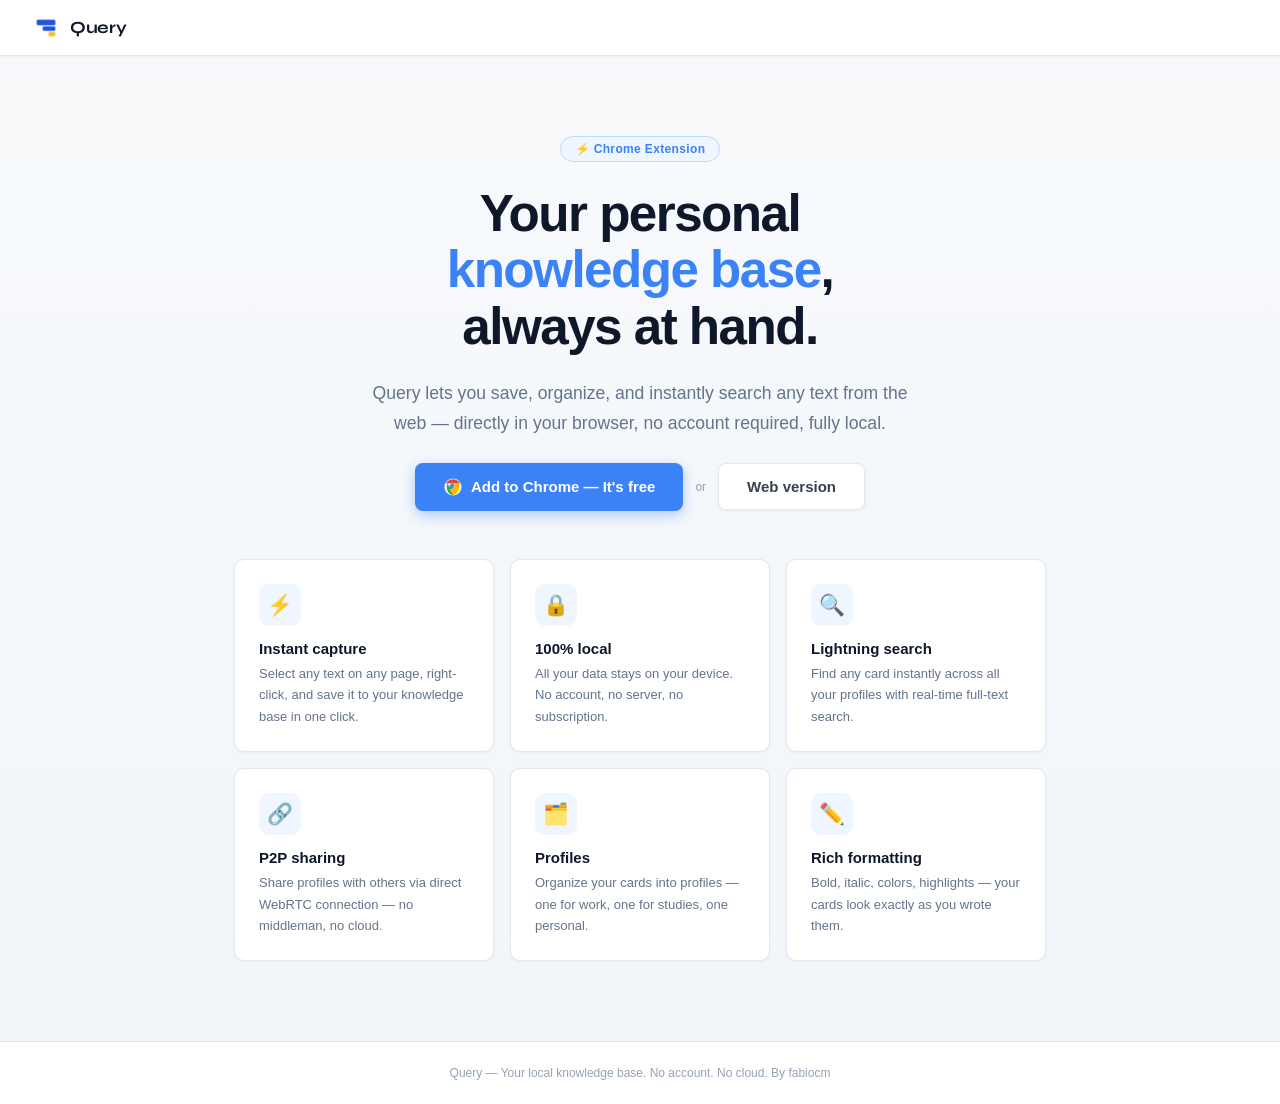
==== index.html @ b65e663e "Add files via upload" ====
<!DOCTYPE html>
<html lang="en">
<head>
<meta charset="UTF-8">
<meta name="viewport" content="width=device-width, initial-scale=1.0">
<title>Query — Knowledge Base Extension</title>
<link rel="icon" type="image/png" sizes="32x32" href="icons/icon32.png">
<link rel="icon" type="image/png" sizes="16x16" href="icons/icon16.png">
<link rel="apple-touch-icon" sizes="180x180" href="icons/icon180.png">
<link rel="preconnect" href="https://fonts.googleapis.com"/>
<link rel="preconnect" href="https://fonts.gstatic.com" crossorigin/>
<link href="https://fonts.googleapis.com/css2?family=Syne:wght@700;800&display=swap" rel="stylesheet"/>
<style>
*, *::before, *::after { box-sizing: border-box; margin: 0; padding: 0; }

body {
  font-family: -apple-system, BlinkMacSystemFont, 'Segoe UI', Roboto, 'Helvetica Neue', Arial, sans-serif;
  background: linear-gradient(180deg, #f8fafc 0%, #f1f5f9 100%);
  min-height: 100vh;
  color: #334155;
  display: flex;
  flex-direction: column;
  align-items: center;
}

/* ── Header ── */
header {
  width: 100%; display: flex; align-items: center;
  padding: 0 32px; height: 56px;
  background: #fff; border-bottom: 1px solid #e2e8f0;
  box-shadow: 0 1px 3px rgba(0,0,0,.05);
}
.header-brand { display: flex; align-items: center; gap: 10px; }
.header-brand img { height: 28px; width: 28px; border-radius: 6px; }
.header-brand span {
  font-family: 'Syne', 'Arial Black', sans-serif;
  font-size: 17px; font-weight: 700; color: #0f172a;
  letter-spacing: -.02em;
}
header .hs { flex: 1; }
header a {
  font-size: 13px; color: #64748b; text-decoration: none;
  border: 1px solid #e2e8f0; border-radius: 6px;
  padding: 6px 14px; transition: all .2s;
  font-weight: 500;
}
header a:hover { border-color: #3b82f6; color: #3b82f6; background: #eff6ff; }

/* ── Hero ── */
.hero {
  max-width: 720px; width: 100%;
  padding: 80px 24px 48px;
  text-align: center;
  display: flex; flex-direction: column; align-items: center; gap: 24px;
}

.badge {
  display: inline-flex; align-items: center; gap: 6px;
  background: #eff6ff; color: #3b82f6;
  border: 1px solid #bfdbfe; border-radius: 20px;
  padding: 5px 14px; font-size: 12px; font-weight: 600;
  letter-spacing: .03em;
}

h1 {
  font-size: clamp(2rem, 5vw, 3.2rem);
  font-weight: 800; color: #0f172a;
  letter-spacing: -.03em; line-height: 1.1;
}
h1 span { color: #3b82f6; }

.subtitle {
  font-size: 1.1rem; color: #64748b;
  line-height: 1.7; max-width: 540px;
}

.cta-group { display: flex; align-items: center; gap: 12px; flex-wrap: wrap; justify-content: center; }
.cta-or {
  font-size: 12px; color: #94a3b8; font-weight: 500;
}

.btn-cta {
  display: inline-flex; align-items: center; gap: 8px;
  padding: 14px 28px; border-radius: 8px;
  font-size: 15px; font-weight: 600; cursor: pointer;
  text-decoration: none; transition: all .2s;
  border: none;
}
.btn-cta-primary {
  background: #3b82f6; color: #fff;
  box-shadow: 0 4px 14px rgba(59,130,246,.4);
}
.btn-cta-primary:hover { background: #2563eb; transform: translateY(-1px); box-shadow: 0 6px 20px rgba(59,130,246,.5); }
.btn-cta-secondary {
  background: #fff; color: #374151;
  border: 1px solid #e2e8f0;
  box-shadow: 0 1px 4px rgba(0,0,0,.06);
}
.btn-cta-secondary:hover { border-color: #3b82f6; color: #3b82f6; transform: translateY(-1px); }

/* Chrome logo inline */
.chrome-icon { width: 20px; height: 20px; }

/* ── Extension not found notice ── */
.notice {
  background: #fffbeb; border: 1px solid #fde68a;
  border-radius: 10px; padding: 16px 20px;
  display: flex; align-items: flex-start; gap: 12px;
  max-width: 480px; text-align: left; font-size: 13px;
  color: #92400e; line-height: 1.6;
}
.notice-icon { font-size: 1.2rem; flex-shrink: 0; margin-top: 1px; }
.notice strong { color: #78350f; }

/* ── Features ── */
.features {
  max-width: 860px; width: 100%;
  padding: 0 24px 80px;
  display: grid;
  grid-template-columns: repeat(auto-fit, minmax(240px, 1fr));
  gap: 16px;
}

.feature-card {
  background: #fff; border: 1px solid #e2e8f0;
  border-radius: 10px; padding: 24px;
  box-shadow: 0 1px 3px rgba(0,0,0,.04);
  transition: all .2s;
}
.feature-card:hover { border-color: #bfdbfe; box-shadow: 0 4px 12px rgba(59,130,246,.1); transform: translateY(-2px); }

.feature-icon {
  width: 42px; height: 42px; border-radius: 10px;
  display: flex; align-items: center; justify-content: center;
  font-size: 1.3rem; margin-bottom: 14px;
  background: #eff6ff;
}
.feature-card h3 { font-size: 15px; font-weight: 700; color: #0f172a; margin-bottom: 6px; }
.feature-card p { font-size: 13px; color: #64748b; line-height: 1.65; }

/* ── Steps ── */
.steps-section {
  max-width: 720px; width: 100%;
  padding: 0 24px 80px; text-align: center;
}
.steps-section h2 { font-size: 1.6rem; font-weight: 700; color: #0f172a; margin-bottom: 32px; letter-spacing: -.02em; }

.steps { display: flex; flex-direction: column; gap: 0; }
.step {
  display: flex; align-items: flex-start; gap: 20px;
  padding: 20px 0; border-bottom: 1px solid #f1f5f9;
  text-align: left;
}
.step:last-child { border-bottom: none; }
.step-num {
  width: 36px; height: 36px; border-radius: 50%;
  background: #3b82f6; color: #fff;
  display: flex; align-items: center; justify-content: center;
  font-size: 14px; font-weight: 700; flex-shrink: 0;
}
.step-content h4 { font-size: 14px; font-weight: 600; color: #0f172a; margin-bottom: 3px; }
.step-content p { font-size: 13px; color: #64748b; line-height: 1.6; }
.step-content code {
  background: #f1f5f9; color: #3b82f6; padding: 1px 6px;
  border-radius: 4px; font-family: monospace; font-size: 12px;
}

/* ── Footer ── */
footer {
  width: 100%; text-align: center;
  padding: 24px; border-top: 1px solid #e2e8f0;
  font-size: 12px; color: #94a3b8; background: #fff;
}
</style>
<script data-goatcounter="https://queryapp.goatcounter.com/count"
        async src="//gc.zgo.at/count.js"></script>
</head>
<body>

<header>
  <div class="header-brand">
    <img src="icon1024.png" alt="Query"/>
    <span>Query</span>
  </div>
  <div class="hs"></div>
</header>

<div class="hero">
  <div class="badge">⚡ Chrome Extension</div>

  <h1>Your personal<br><span>knowledge base</span>,<br>always at hand.</h1>

  <p class="subtitle">
    Query lets you save, organize, and instantly search any text from the web —
    directly in your browser, no account required, fully local.
  </p>

  <div class="cta-group">
    <a class="btn-cta btn-cta-primary"
       href="https://chromewebstore.google.com/detail/query/ejfjhpgngmaidniobgokmphlcbgfnofg"
       target="_blank" rel="noopener noreferrer">
      <svg class="chrome-icon" viewBox="0 0 24 24" fill="none">
        <circle cx="12" cy="12" r="10" fill="#fff" stroke="#e2e8f0" stroke-width=".5"/>
        <circle cx="12" cy="12" r="4.2" fill="#4285F4"/>
        <path d="M12 7.8h8.66a10 10 0 0 0-17.32 0H12z" fill="#EA4335"/>
        <path d="M7.8 12a4.2 4.2 0 0 0 2.1 3.64L5.57 7.8A10 10 0 0 0 12 22l4.33-7.5A4.2 4.2 0 0 0 12 16.2" fill="#34A853"/>
        <path d="M16.2 12a4.2 4.2 0 0 1-2.1 3.64L18.43 7.8A10 10 0 0 1 12 22l-4.33-7.5A4.2 4.2 0 0 0 12 7.8h8.66" fill="#FBBC04"/>
      </svg>
      Add to Chrome — It's free
    </a>
    <span class="cta-or">or</span>
    <a class="btn-cta btn-cta-secondary" href="import.html">
      Web version 
    </a>
  </div>
</div>

<div class="features">
  <div class="feature-card">
    <div class="feature-icon">⚡</div>
    <h3>Instant capture</h3>
    <p>Select any text on any page, right-click, and save it to your knowledge base in one click.</p>
  </div>
  <div class="feature-card">
    <div class="feature-icon">🔒</div>
    <h3>100% local</h3>
    <p>All your data stays on your device. No account, no server, no subscription.</p>
  </div>
  <div class="feature-card">
    <div class="feature-icon">🔍</div>
    <h3>Lightning search</h3>
    <p>Find any card instantly across all your profiles with real-time full-text search.</p>
  </div>
  <div class="feature-card">
    <div class="feature-icon">🔗</div>
    <h3>P2P sharing</h3>
    <p>Share profiles with others via direct WebRTC connection — no middleman, no cloud.</p>
  </div>
  <div class="feature-card">
    <div class="feature-icon">🗂️</div>
    <h3>Profiles</h3>
    <p>Organize your cards into profiles — one for work, one for studies, one personal.</p>
  </div>
  <div class="feature-card">
    <div class="feature-icon">✏️</div>
    <h3>Rich formatting</h3>
    <p>Bold, italic, colors, highlights — your cards look exactly as you wrote them.</p>
  </div>
</div>

<footer>
  Query — Your local knowledge base. No account. No cloud. By fabiocm
</footer>

</body>
</html>
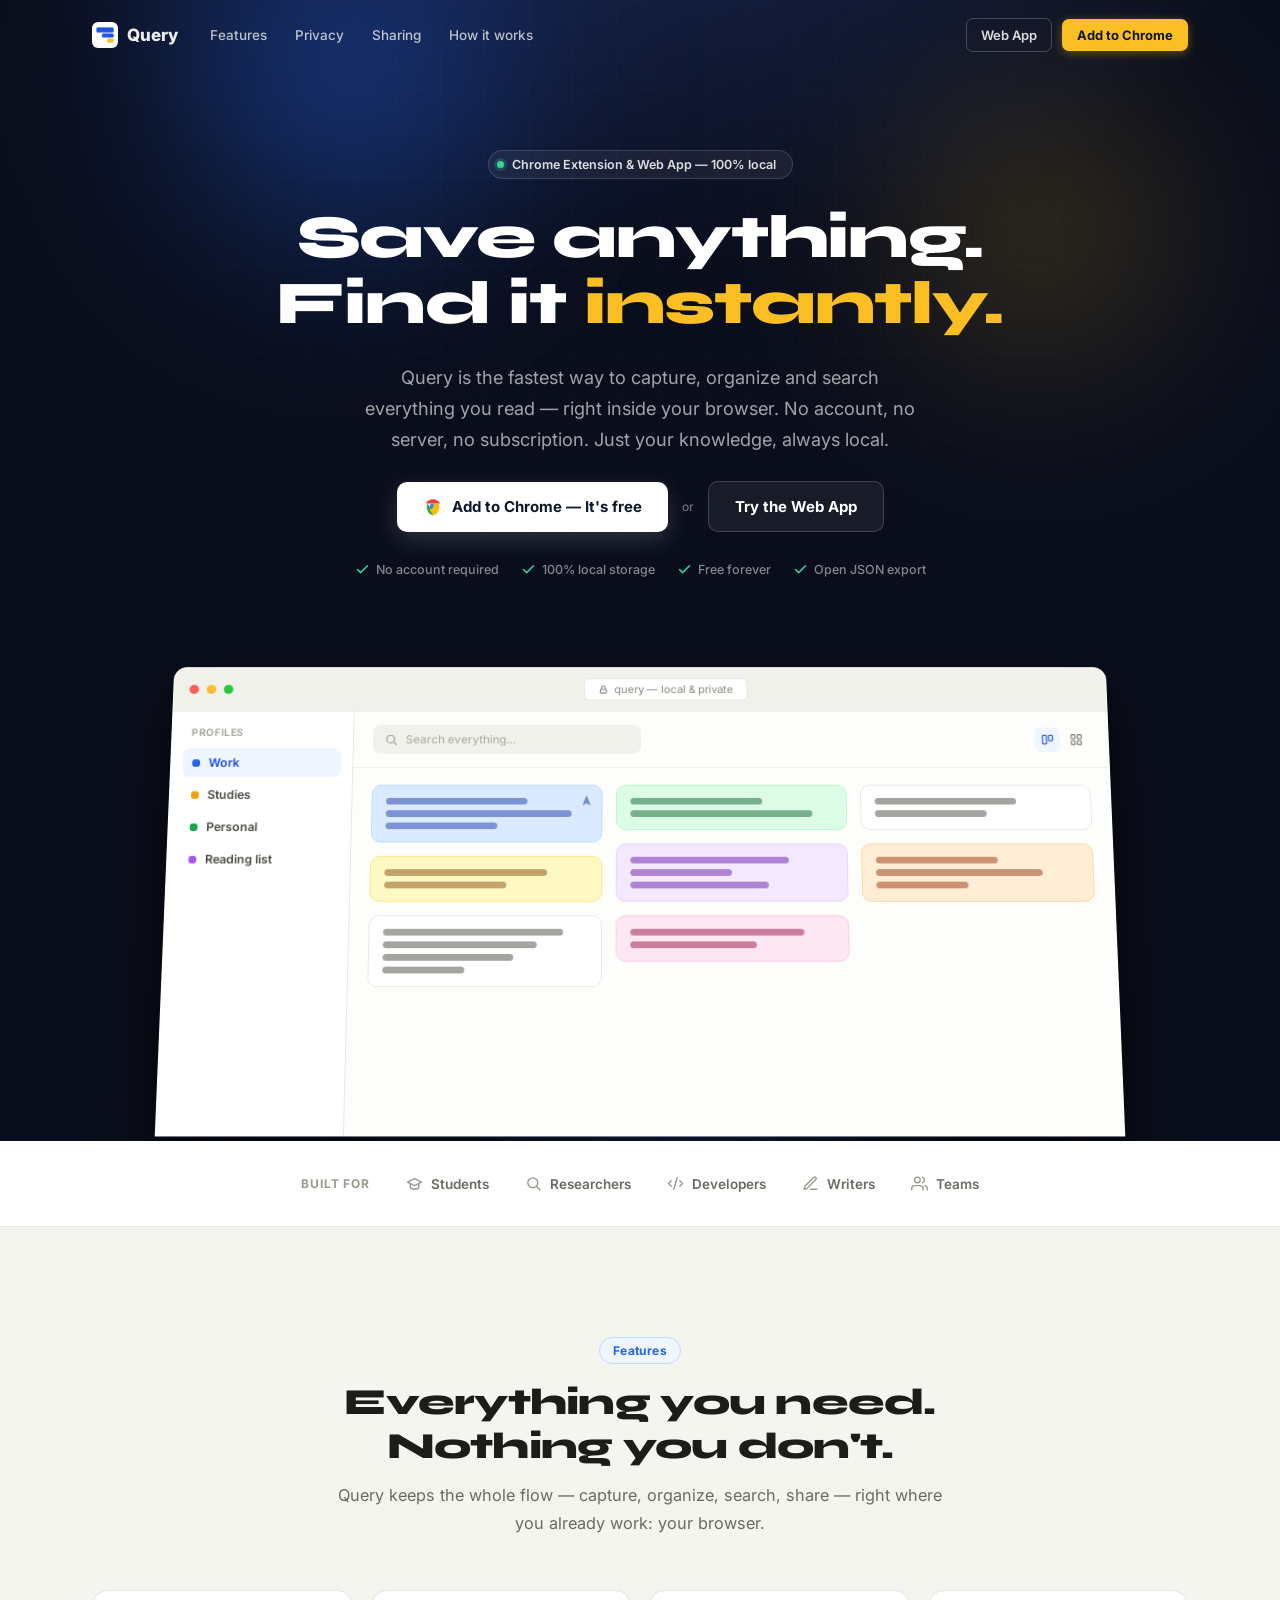
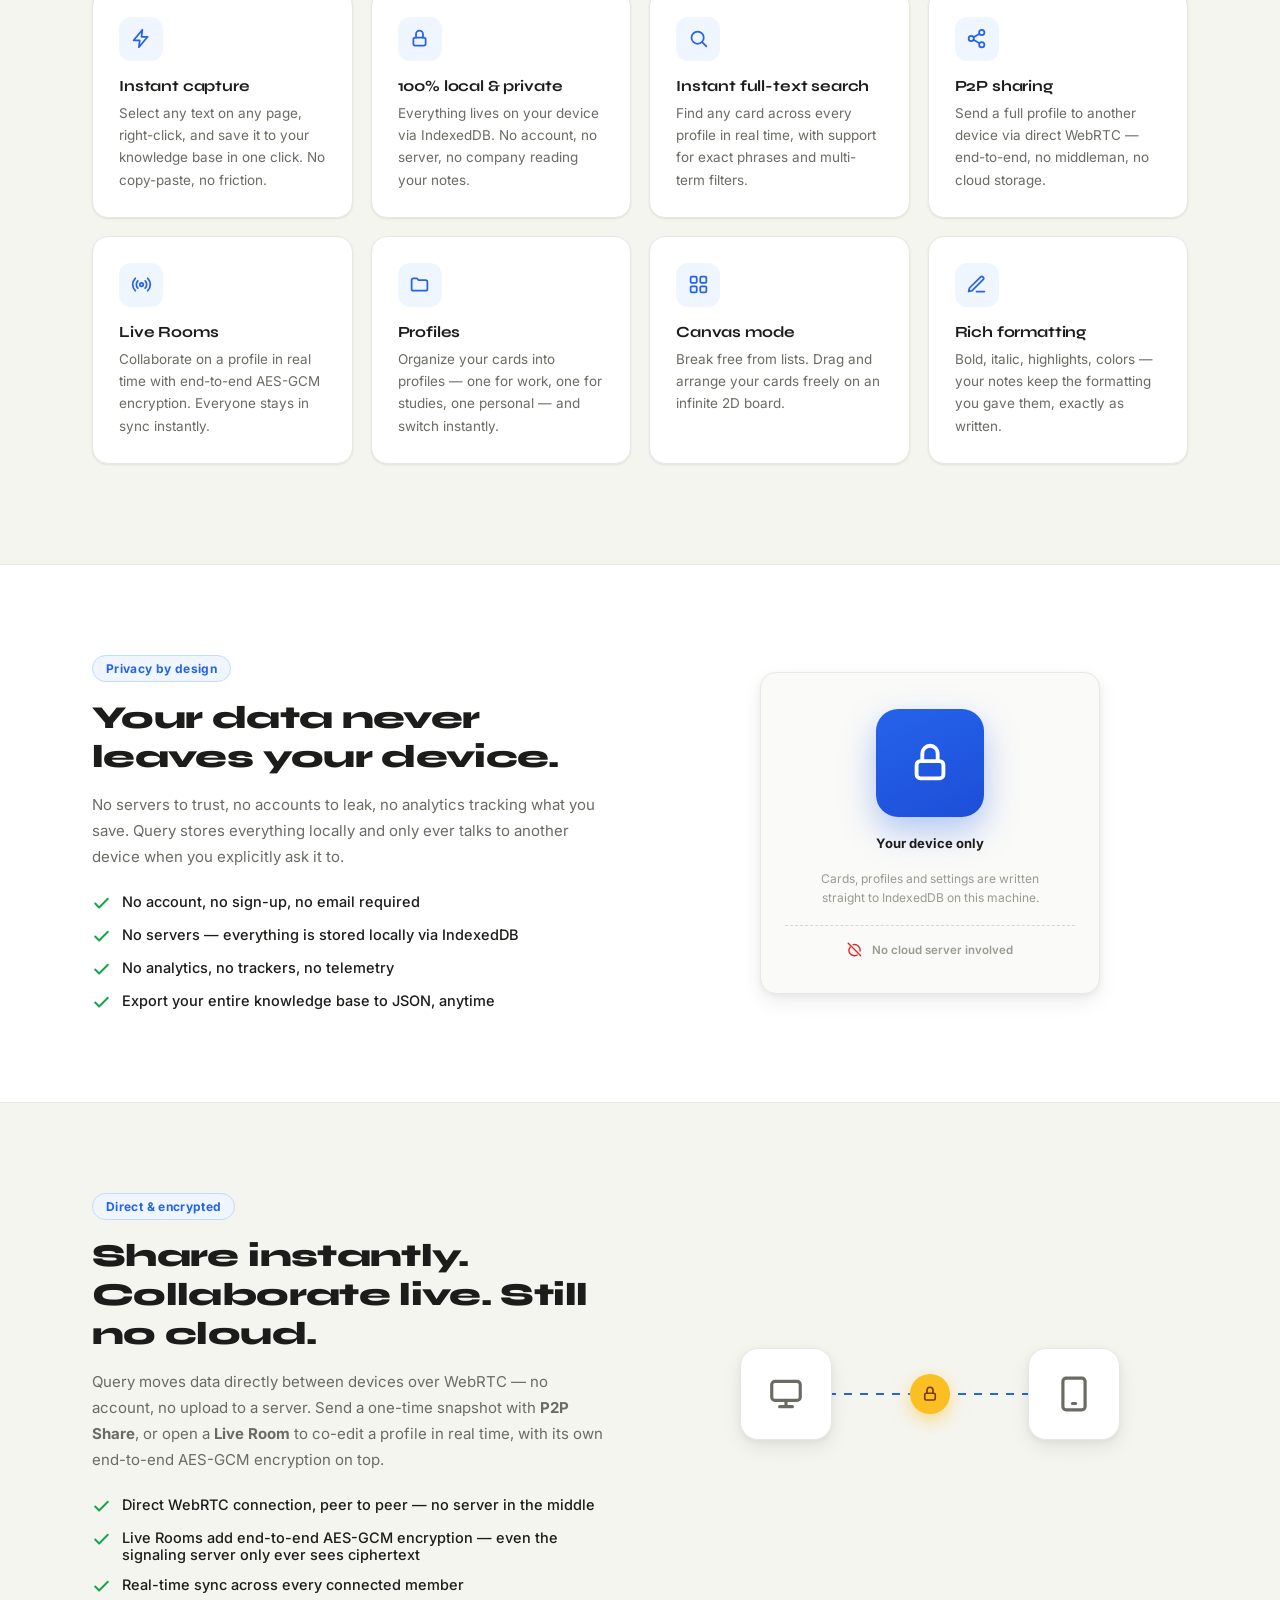
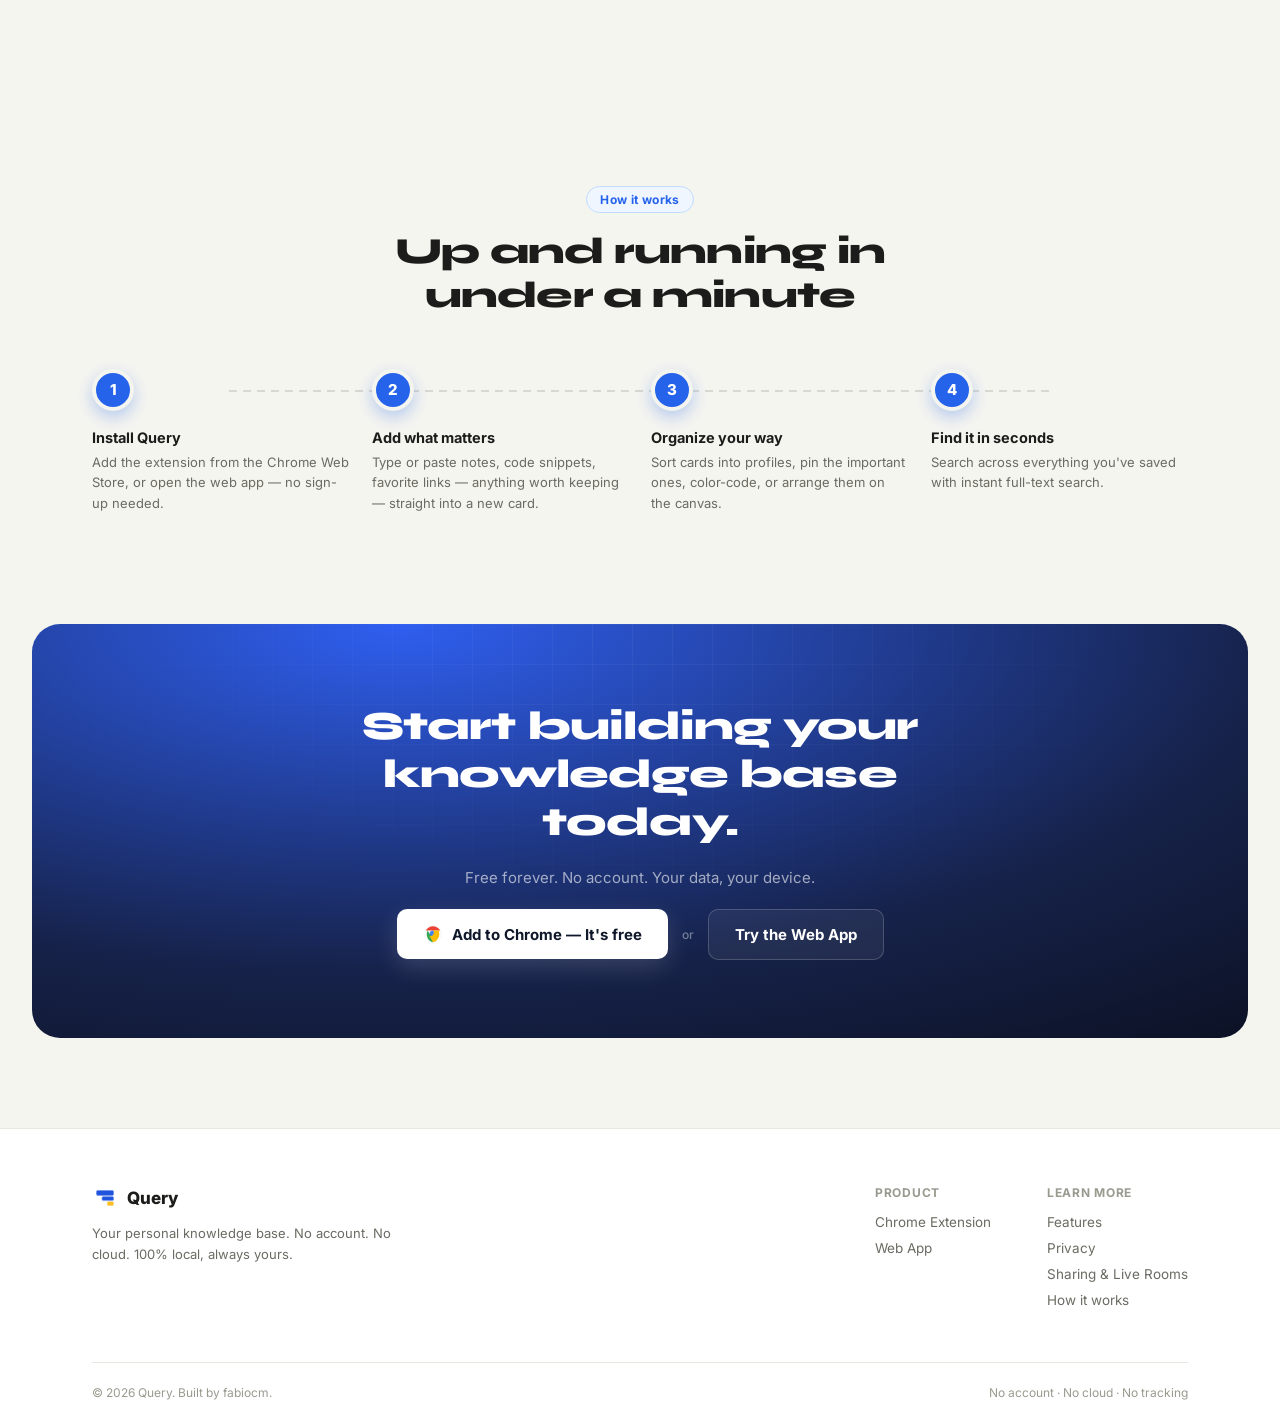
==== commit 469c1d69: "Add files via upload" ====
--- a/index.html
+++ b/index.html
@@ -3,198 +3,745 @@
 <head>
 <meta charset="UTF-8">
 <meta name="viewport" content="width=device-width, initial-scale=1.0">
-<title>Query — Knowledge Base Extension</title>
+<title>Query — Your Personal Knowledge Base</title>
+<meta name="description" content="Query is a fully local knowledge base for your browser. Capture anything, search instantly, share device-to-device — no account, no cloud, no subscription.">
+<meta property="og:title" content="Query — Your Personal Knowledge Base">
+<meta property="og:description" content="Save, organize and instantly search anything you read — 100% local, no account, no cloud.">
+<meta property="og:image" content="icon1024.png">
+<meta property="og:type" content="website">
+<meta name="twitter:card" content="summary_large_image">
 <link rel="icon" type="image/png" sizes="32x32" href="icons/icon32.png">
 <link rel="icon" type="image/png" sizes="16x16" href="icons/icon16.png">
 <link rel="apple-touch-icon" sizes="180x180" href="icons/icon180.png">
 <link rel="preconnect" href="https://fonts.googleapis.com"/>
 <link rel="preconnect" href="https://fonts.gstatic.com" crossorigin/>
-<link href="https://fonts.googleapis.com/css2?family=Syne:wght@700;800&display=swap" rel="stylesheet"/>
+<link href="https://fonts.googleapis.com/css2?family=Syne:wght@700;800&family=Inter:wght@400;500;600;700;800&display=swap" rel="stylesheet"/>
 <style>
 *, *::before, *::after { box-sizing: border-box; margin: 0; padding: 0; }
 
+:root {
+  --bg:       #f5f5f0;
+  --surface:  #ffffff;
+  --surf2:    #fafaf8;
+  --border:   #e8e8e3;
+  --border2:  #d8d8d1;
+  --text:     #1c1c1a;
+  --text2:    #6b6b63;
+  --text3:    #9a9a90;
+  --accent:   #2563eb;
+  --accent-h: #1d4ed8;
+  --accent-l: #eff6ff;
+  --accent-b: #bfdbfe;
+  --yellow:   #fbbf24;
+  --s-sm: 0 1px 2px rgba(20,20,15,.05), 0 1px 3px rgba(20,20,15,.04);
+  --s-md: 0 8px 20px rgba(20,20,15,.07), 0 2px 6px rgba(20,20,15,.05);
+  --s-lg: 0 24px 60px rgba(20,20,15,.14), 0 6px 16px rgba(20,20,15,.06);
+  --r:  10px;
+  --r2: 16px;
+  --hero-fg: rgba(255,255,255,.92);
+}
+
+html { scroll-behavior: smooth; }
+
 body {
-  font-family: -apple-system, BlinkMacSystemFont, 'Segoe UI', Roboto, 'Helvetica Neue', Arial, sans-serif;
-  background: linear-gradient(180deg, #f8fafc 0%, #f1f5f9 100%);
-  min-height: 100vh;
-  color: #334155;
-  display: flex;
-  flex-direction: column;
-  align-items: center;
-}
-
-/* ── Header ── */
+  font-family: 'Inter', -apple-system, BlinkMacSystemFont, 'Segoe UI', Roboto, sans-serif;
+  background: var(--bg);
+  color: var(--text);
+  -webkit-font-smoothing: antialiased;
+  overflow-x: hidden;
+}
+
+h1, h2, h3, .brand-word { font-family: 'Syne', 'Arial Black', sans-serif; letter-spacing: -.02em; }
+
+a { color: inherit; }
+img { display: block; max-width: 100%; }
+section { position: relative; }
+
+.wrap { max-width: 1160px; margin: 0 auto; padding: 0 32px; }
+
+/* ── reveal-on-scroll ── */
+.reveal { opacity: 0; transform: translateY(28px); transition: opacity .7s cubic-bezier(.16,1,.3,1), transform .7s cubic-bezier(.16,1,.3,1); }
+.reveal.in { opacity: 1; transform: translateY(0); }
+.reveal-delay-1 { transition-delay: .08s; }
+.reveal-delay-2 { transition-delay: .16s; }
+.reveal-delay-3 { transition-delay: .24s; }
+.reveal-delay-4 { transition-delay: .32s; }
+
+/* ════════════════════════ HEADER ════════════════════════ */
 header {
-  width: 100%; display: flex; align-items: center;
-  padding: 0 32px; height: 56px;
-  background: #fff; border-bottom: 1px solid #e2e8f0;
-  box-shadow: 0 1px 3px rgba(0,0,0,.05);
-}
-.header-brand { display: flex; align-items: center; gap: 10px; }
-.header-brand img { height: 28px; width: 28px; border-radius: 6px; }
-.header-brand span {
-  font-family: 'Syne', 'Arial Black', sans-serif;
-  font-size: 17px; font-weight: 700; color: #0f172a;
-  letter-spacing: -.02em;
-}
-header .hs { flex: 1; }
-header a {
-  font-size: 13px; color: #64748b; text-decoration: none;
-  border: 1px solid #e2e8f0; border-radius: 6px;
-  padding: 6px 14px; transition: all .2s;
-  font-weight: 500;
-}
-header a:hover { border-color: #3b82f6; color: #3b82f6; background: #eff6ff; }
-
-/* ── Hero ── */
+  position: fixed; top: 0; left: 0; right: 0; z-index: 100;
+  display: flex; justify-content: center;
+  padding: 18px 0;
+  transition: background .35s ease, box-shadow .35s ease, padding .35s ease, backdrop-filter .35s ease;
+}
+header.scrolled {
+  background: rgba(245,245,240,.78); backdrop-filter: blur(14px) saturate(160%);
+  -webkit-backdrop-filter: blur(14px) saturate(160%);
+  box-shadow: 0 1px 0 rgba(20,20,15,.07);
+  padding: 12px 0;
+}
+.nav-inner {
+  width: 100%; max-width: 1160px; margin: 0 auto; padding: 0 32px;
+  display: flex; align-items: center; gap: 32px;
+}
+.header-brand { display: flex; align-items: center; gap: 9px; text-decoration: none; }
+.header-brand img { height: 26px; width: 26px; border-radius: 6px; }
+.header-brand span { font-size: 17px; font-weight: 800; color: var(--hero-fg); transition: color .35s ease; }
+header.scrolled .header-brand span { color: var(--text); }
+
+.nav-links { display: flex; align-items: center; gap: 28px; flex: 1; }
+.nav-links a {
+  font-size: 13.5px; font-weight: 500; text-decoration: none;
+  color: rgba(255,255,255,.72); transition: color .35s ease;
+}
+header.scrolled .nav-links a { color: var(--text2); }
+.nav-links a:hover { color: var(--yellow); }
+header.scrolled .nav-links a:hover { color: var(--accent); }
+
+.nav-actions { display: flex; align-items: center; gap: 10px; }
+.btn-nav-ghost {
+  font-size: 13px; font-weight: 600; text-decoration: none;
+  color: rgba(255,255,255,.85); padding: 8px 14px; border-radius: 7px;
+  border: 1px solid rgba(255,255,255,.22); transition: all .35s ease;
+  white-space: nowrap;
+}
+header.scrolled .btn-nav-ghost { color: var(--text); border-color: var(--border2); }
+.btn-nav-ghost:hover { background: rgba(255,255,255,.1); }
+header.scrolled .btn-nav-ghost:hover { background: var(--surf2); }
+.btn-nav-primary {
+  display: inline-flex; align-items: center; gap: 6px;
+  font-size: 13px; font-weight: 700; text-decoration: none;
+  color: #0f172a; background: var(--yellow);
+  padding: 8px 15px; border-radius: 7px;
+  box-shadow: 0 2px 10px rgba(251,191,36,.35);
+  transition: transform .2s ease, box-shadow .2s ease;
+  white-space: nowrap;
+}
+.btn-nav-primary:hover { transform: translateY(-1px); box-shadow: 0 4px 16px rgba(251,191,36,.45); }
+
+/* ════════════════════════ HERO ════════════════════════ */
 .hero {
-  max-width: 720px; width: 100%;
-  padding: 80px 24px 48px;
-  text-align: center;
-  display: flex; flex-direction: column; align-items: center; gap: 24px;
+  background: radial-gradient(ellipse 90% 60% at 50% -10%, #16224a 0%, #0a0e1c 55%), #070a14;
+  color: var(--hero-fg);
+  padding: 150px 0 0;
+  overflow: hidden;
+}
+.hero-bg { position: absolute; inset: 0; pointer-events: none; z-index: 0; }
+.blob { position: absolute; border-radius: 50%; filter: blur(90px); opacity: .55; }
+.blob-1 { width: 480px; height: 480px; top: -160px; left: 8%; background: radial-gradient(circle, #2563eb, transparent 70%); animation: drift1 22s ease-in-out infinite alternate; }
+.blob-2 { width: 380px; height: 380px; top: 40px; right: 4%; background: radial-gradient(circle, #fbbf24, transparent 70%); opacity: .28; animation: drift2 26s ease-in-out infinite alternate; }
+.blob-3 { width: 420px; height: 420px; bottom: -220px; left: 40%; background: radial-gradient(circle, #1d4ed8, transparent 70%); opacity: .4; animation: drift1 30s ease-in-out infinite alternate-reverse; }
+@keyframes drift1 { from { transform: translate(0,0); } to { transform: translate(40px,30px); } }
+@keyframes drift2 { from { transform: translate(0,0); } to { transform: translate(-30px,40px); } }
+.hero-grid {
+  position: absolute; inset: 0; opacity: .25;
+  background-image: linear-gradient(rgba(255,255,255,.06) 1px, transparent 1px), linear-gradient(90deg, rgba(255,255,255,.06) 1px, transparent 1px);
+  background-size: 44px 44px;
+  mask-image: radial-gradient(ellipse 70% 60% at 50% 20%, #000 30%, transparent 75%);
+}
+
+.hero-inner {
+  position: relative; z-index: 1;
+  max-width: 780px; margin: 0 auto; padding: 0 24px;
+  text-align: center; display: flex; flex-direction: column; align-items: center; gap: 26px;
 }
 
 .badge {
-  display: inline-flex; align-items: center; gap: 6px;
-  background: #eff6ff; color: #3b82f6;
-  border: 1px solid #bfdbfe; border-radius: 20px;
-  padding: 5px 14px; font-size: 12px; font-weight: 600;
-  letter-spacing: .03em;
-}
+  display: inline-flex; align-items: center; gap: 8px;
+  background: rgba(255,255,255,.06); color: rgba(255,255,255,.85);
+  border: 1px solid rgba(255,255,255,.14); border-radius: 20px;
+  padding: 6px 16px 6px 8px; font-size: 12.5px; font-weight: 600;
+}
+.badge .dot { width: 7px; height: 7px; border-radius: 50%; background: #34d399; box-shadow: 0 0 0 3px rgba(52,211,153,.2); }
 
 h1 {
-  font-size: clamp(2rem, 5vw, 3.2rem);
-  font-weight: 800; color: #0f172a;
-  letter-spacing: -.03em; line-height: 1.1;
-}
-h1 span { color: #3b82f6; }
-
-.subtitle {
-  font-size: 1.1rem; color: #64748b;
-  line-height: 1.7; max-width: 540px;
-}
-
-.cta-group { display: flex; align-items: center; gap: 12px; flex-wrap: wrap; justify-content: center; }
-.cta-or {
-  font-size: 12px; color: #94a3b8; font-weight: 500;
-}
+  font-size: clamp(2.3rem, 5.4vw, 3.8rem);
+  font-weight: 800; line-height: 1.08;
+  color: #fff;
+}
+h1 span { color: var(--yellow); }
+
+.hero .subtitle {
+  font-size: 1.14rem; color: rgba(255,255,255,.62);
+  line-height: 1.7; max-width: 560px; font-weight: 400;
+}
+
+.cta-group { display: flex; align-items: center; gap: 14px; flex-wrap: wrap; justify-content: center; }
+.cta-or { font-size: 12px; color: rgba(255,255,255,.4); font-weight: 500; }
 
 .btn-cta {
-  display: inline-flex; align-items: center; gap: 8px;
-  padding: 14px 28px; border-radius: 8px;
-  font-size: 15px; font-weight: 600; cursor: pointer;
-  text-decoration: none; transition: all .2s;
+  display: inline-flex; align-items: center; gap: 9px;
+  padding: 15px 26px; border-radius: 10px;
+  font-size: 15px; font-weight: 700; cursor: pointer;
+  text-decoration: none; transition: all .2s cubic-bezier(.16,1,.3,1);
   border: none;
 }
 .btn-cta-primary {
-  background: #3b82f6; color: #fff;
-  box-shadow: 0 4px 14px rgba(59,130,246,.4);
-}
-.btn-cta-primary:hover { background: #2563eb; transform: translateY(-1px); box-shadow: 0 6px 20px rgba(59,130,246,.5); }
+  background: #fff; color: #0f172a;
+  box-shadow: 0 8px 24px rgba(255,255,255,.15);
+}
+.btn-cta-primary:hover { transform: translateY(-2px); box-shadow: 0 12px 32px rgba(255,255,255,.22); }
 .btn-cta-secondary {
-  background: #fff; color: #374151;
-  border: 1px solid #e2e8f0;
-  box-shadow: 0 1px 4px rgba(0,0,0,.06);
-}
-.btn-cta-secondary:hover { border-color: #3b82f6; color: #3b82f6; transform: translateY(-1px); }
-
-/* Chrome logo inline */
+  background: rgba(255,255,255,.06); color: #fff;
+  border: 1px solid rgba(255,255,255,.18);
+}
+.btn-cta-secondary:hover { background: rgba(255,255,255,.12); transform: translateY(-2px); }
 .chrome-icon { width: 20px; height: 20px; }
 
-/* ── Extension not found notice ── */
-.notice {
-  background: #fffbeb; border: 1px solid #fde68a;
-  border-radius: 10px; padding: 16px 20px;
-  display: flex; align-items: flex-start; gap: 12px;
-  max-width: 480px; text-align: left; font-size: 13px;
-  color: #92400e; line-height: 1.6;
-}
-.notice-icon { font-size: 1.2rem; flex-shrink: 0; margin-top: 1px; }
-.notice strong { color: #78350f; }
-
-/* ── Features ── */
-.features {
-  max-width: 860px; width: 100%;
-  padding: 0 24px 80px;
-  display: grid;
-  grid-template-columns: repeat(auto-fit, minmax(240px, 1fr));
-  gap: 16px;
-}
-
+.trust-row {
+  display: flex; align-items: center; justify-content: center; gap: 22px;
+  flex-wrap: wrap; margin-top: 4px;
+}
+.trust-item {
+  display: flex; align-items: center; gap: 6px;
+  font-size: 12.5px; color: rgba(255,255,255,.5); font-weight: 500;
+}
+.trust-item svg { width: 15px; height: 15px; stroke: #34d399; flex-shrink: 0; }
+
+/* ── App mockup ── */
+.mockup-wrap {
+  position: relative; z-index: 1;
+  padding: 76px 24px 0; display: flex; justify-content: center;
+  perspective: 1800px;
+}
+.mockup-glow {
+  position: absolute; bottom: -40px; left: 50%; transform: translateX(-50%);
+  width: 70%; height: 140px; background: radial-gradient(ellipse, rgba(37,99,235,.5), transparent 70%);
+  filter: blur(40px); z-index: 0;
+}
+.mockup-window {
+  position: relative; z-index: 1;
+  width: 100%; max-width: 980px;
+  background: #fdfdfb; border-radius: 14px 14px 0 0;
+  border: 1px solid rgba(255,255,255,.12); border-bottom: none;
+  box-shadow: 0 40px 90px rgba(0,0,0,.55), 0 10px 30px rgba(0,0,0,.4);
+  overflow: hidden;
+  transform: rotateX(9deg) scale(.97);
+  animation: floaty 7s ease-in-out infinite alternate;
+}
+@keyframes floaty { from { transform: rotateX(9deg) scale(.97) translateY(0); } to { transform: rotateX(9deg) scale(.97) translateY(-10px); } }
+
+.mockup-titlebar {
+  display: flex; align-items: center; gap: 8px;
+  padding: 11px 16px; background: #f1f1ec; border-bottom: 1px solid #e8e8e3;
+}
+.mockup-titlebar .tdot { width: 10px; height: 10px; border-radius: 50%; }
+.td-r { background: #ff5f57; } .td-y { background: #febc2e; } .td-g { background: #28c840; }
+.mockup-url {
+  margin: 0 auto; display: flex; align-items: center; gap: 6px;
+  background: #fff; border: 1px solid #e5e5e0; border-radius: 6px;
+  padding: 4px 14px; font-size: 11.5px; color: #8a8a80; font-family: 'Inter', sans-serif;
+}
+.mockup-url svg { width: 11px; height: 11px; stroke: #8a8a80; }
+
+.mockup-body { display: flex; height: 440px; }
+.mockup-sidebar {
+  width: 190px; background: #fff; border-right: 1px solid #e8e8e3;
+  padding: 16px 12px; flex-shrink: 0; display: none;
+}
+.ms-title { font-size: 10.5px; font-weight: 700; color: #a8a8a0; text-transform: uppercase; letter-spacing: .06em; padding: 0 8px 10px; }
+.ms-item {
+  display: flex; align-items: center; gap: 9px;
+  padding: 8px 10px; border-radius: 7px; font-size: 12.5px; font-weight: 600; color: #4a4a44;
+  margin-bottom: 3px;
+}
+.ms-item .msdot { width: 8px; height: 8px; border-radius: 3px; flex-shrink: 0; }
+.ms-item.active { background: #eff6ff; color: #1d4ed8; }
+
+.mockup-main { flex: 1; display: flex; flex-direction: column; min-width: 0; }
+.mockup-topbar {
+  display: flex; align-items: center; gap: 10px;
+  padding: 14px 20px; border-bottom: 1px solid #eeeeE8;
+}
+.mockup-search {
+  flex: 1; display: flex; align-items: center; gap: 8px;
+  background: #f1f1ec; border-radius: 8px; padding: 8px 12px; max-width: 280px;
+}
+.mockup-search svg { width: 14px; height: 14px; stroke: #a8a8a0; flex-shrink: 0; }
+.mockup-search span { font-size: 12px; color: #a8a8a0; }
+.mockup-viewtoggle { display: flex; gap: 4px; margin-left: auto; }
+.mvt { width: 26px; height: 26px; border-radius: 6px; display: flex; align-items: center; justify-content: center; }
+.mvt.active { background: #eff6ff; }
+.mvt svg { width: 14px; height: 14px; stroke: #8a8a80; }
+.mvt.active svg { stroke: #2563eb; }
+
+.mockup-grid {
+  flex: 1; padding: 18px 20px; overflow: hidden;
+  column-count: 3; column-gap: 14px;
+}
+.mcard {
+  break-inside: avoid; border-radius: 10px; border: 1px solid;
+  padding: 13px 14px; margin-bottom: 14px; position: relative;
+}
+.mcard .mline { height: 7px; border-radius: 4px; opacity: .5; margin-bottom: 6px; }
+.mcard .mline:last-child { margin-bottom: 0; }
+.mcard .mpin { position: absolute; top: 9px; right: 9px; width: 13px; height: 13px; opacity: .55; }
+
+/* ════════════════════════ USE-CASE BAR ════════════════════════ */
+.usecases {
+  background: var(--surface); border-bottom: 1px solid var(--border);
+  padding: 34px 0;
+}
+.usecases .wrap { display: flex; align-items: center; gap: 36px; flex-wrap: wrap; justify-content: center; }
+.usecases-label { font-size: 12px; font-weight: 700; color: var(--text3); text-transform: uppercase; letter-spacing: .07em; }
+.usecase-item { display: flex; align-items: center; gap: 8px; font-size: 13.5px; font-weight: 600; color: var(--text2); }
+.usecase-item svg { width: 17px; height: 17px; stroke: var(--text3); }
+
+/* ════════════════════════ SECTION HEAD ════════════════════════ */
+.section-head { max-width: 620px; margin: 0 auto 52px; text-align: center; }
+.eyebrow {
+  display: inline-block; font-size: 12px; font-weight: 700; color: var(--accent);
+  background: var(--accent-l); border: 1px solid var(--accent-b);
+  padding: 5px 13px; border-radius: 20px; letter-spacing: .03em; margin-bottom: 16px;
+}
+.section-head h2 { font-size: clamp(1.7rem, 3.4vw, 2.3rem); font-weight: 800; color: var(--text); margin-bottom: 14px; }
+.section-head p { font-size: 1.02rem; color: var(--text2); line-height: 1.7; }
+
+/* ════════════════════════ FEATURES ════════════════════════ */
+.features { padding: 110px 0 100px; }
+.feature-grid {
+  display: grid; grid-template-columns: repeat(auto-fit, minmax(250px, 1fr));
+  gap: 18px;
+}
 .feature-card {
-  background: #fff; border: 1px solid #e2e8f0;
-  border-radius: 10px; padding: 24px;
-  box-shadow: 0 1px 3px rgba(0,0,0,.04);
-  transition: all .2s;
-}
-.feature-card:hover { border-color: #bfdbfe; box-shadow: 0 4px 12px rgba(59,130,246,.1); transform: translateY(-2px); }
-
+  background: var(--surface); border: 1px solid var(--border);
+  border-radius: var(--r2); padding: 26px;
+  box-shadow: var(--s-sm); transition: all .3s cubic-bezier(.16,1,.3,1);
+}
+.feature-card:hover { border-color: var(--accent-b); box-shadow: var(--s-md); transform: translateY(-4px); }
 .feature-icon {
-  width: 42px; height: 42px; border-radius: 10px;
+  width: 44px; height: 44px; border-radius: 12px;
   display: flex; align-items: center; justify-content: center;
-  font-size: 1.3rem; margin-bottom: 14px;
-  background: #eff6ff;
-}
-.feature-card h3 { font-size: 15px; font-weight: 700; color: #0f172a; margin-bottom: 6px; }
-.feature-card p { font-size: 13px; color: #64748b; line-height: 1.65; }
-
-/* ── Steps ── */
-.steps-section {
-  max-width: 720px; width: 100%;
-  padding: 0 24px 80px; text-align: center;
-}
-.steps-section h2 { font-size: 1.6rem; font-weight: 700; color: #0f172a; margin-bottom: 32px; letter-spacing: -.02em; }
-
-.steps { display: flex; flex-direction: column; gap: 0; }
-.step {
-  display: flex; align-items: flex-start; gap: 20px;
-  padding: 20px 0; border-bottom: 1px solid #f1f5f9;
-  text-align: left;
-}
-.step:last-child { border-bottom: none; }
+  margin-bottom: 16px; background: var(--accent-l);
+}
+.feature-icon svg { width: 21px; height: 21px; stroke: var(--accent); }
+.feature-card h3 { font-size: 15.5px; font-weight: 700; color: var(--text); margin-bottom: 7px; letter-spacing: -.01em; }
+.feature-card p { font-size: 13.5px; color: var(--text2); line-height: 1.65; }
+
+/* ════════════════════════ SPOTLIGHT ════════════════════════ */
+.spotlight { padding: 90px 0; }
+.spotlight.alt { background: var(--surface); border-top: 1px solid var(--border); border-bottom: 1px solid var(--border); }
+.spotlight-inner {
+  display: grid; grid-template-columns: 1fr 1fr; gap: 64px; align-items: center;
+}
+.spotlight-inner.reverse .sp-visual { order: 2; }
+.spotlight-inner.reverse .sp-text { order: 1; }
+.sp-text h2 { font-size: clamp(1.5rem, 2.8vw, 2rem); font-weight: 800; margin-bottom: 16px; }
+.sp-text p { font-size: 15px; color: var(--text2); line-height: 1.75; margin-bottom: 22px; }
+.sp-list { display: flex; flex-direction: column; gap: 13px; }
+.sp-list li { display: flex; align-items: flex-start; gap: 11px; font-size: 14.5px; color: var(--text); font-weight: 500; list-style: none; }
+.sp-list svg { width: 19px; height: 19px; stroke: #16a34a; flex-shrink: 0; margin-top: 1px; }
+
+.sp-visual { display: flex; align-items: center; justify-content: center; }
+.privacy-diagram {
+  width: 100%; max-width: 340px; background: var(--surf2);
+  border: 1px solid var(--border); border-radius: var(--r2);
+  padding: 36px 24px; display: flex; flex-direction: column; align-items: center; gap: 18px;
+  box-shadow: var(--s-md);
+}
+.pd-device {
+  width: 108px; height: 108px; border-radius: 22px;
+  background: linear-gradient(155deg, var(--accent), var(--accent-h));
+  display: flex; align-items: center; justify-content: center;
+  box-shadow: 0 14px 34px rgba(37,99,235,.35);
+}
+.pd-device svg { width: 46px; height: 46px; stroke: #fff; }
+.pd-label { font-size: 13px; font-weight: 700; color: var(--text); }
+.pd-sub { font-size: 12px; color: var(--text3); text-align: center; max-width: 220px; line-height: 1.6; }
+.pd-cross {
+  display: flex; align-items: center; gap: 10px; font-size: 11.5px; font-weight: 600;
+  color: var(--text3); border-top: 1px dashed var(--border2); padding-top: 16px; width: 100%; justify-content: center;
+}
+.pd-cross svg { width: 15px; height: 15px; stroke: #dc2626; }
+
+.p2p-diagram {
+  width: 100%; max-width: 380px; display: flex; align-items: center; justify-content: center;
+  gap: 0; position: relative;
+}
+.p2p-node {
+  width: 92px; height: 92px; border-radius: 18px; background: var(--surface);
+  border: 1px solid var(--border); box-shadow: var(--s-md);
+  display: flex; align-items: center; justify-content: center; position: relative; z-index: 1;
+}
+.p2p-node svg { width: 38px; height: 38px; stroke: var(--text2); }
+.p2p-line {
+  flex: 1; height: 2px; max-width: 130px; margin: 0 -4px; position: relative; z-index: 0;
+  background: repeating-linear-gradient(90deg, var(--accent) 0 8px, transparent 8px 16px);
+  background-size: 200% 100%;
+  animation: dashmove 1.2s linear infinite;
+}
+@keyframes dashmove { from { background-position: 0 0; } to { background-position: -32px 0; } }
+.p2p-lock {
+  position: absolute; top: 50%; left: 50%; transform: translate(-50%,-50%);
+  width: 40px; height: 40px; border-radius: 50%; background: var(--yellow);
+  display: flex; align-items: center; justify-content: center; z-index: 2;
+  box-shadow: 0 6px 18px rgba(251,191,36,.5);
+}
+.p2p-lock svg { width: 18px; height: 18px; stroke: #78350f; }
+
+/* ════════════════════════ STEPS ════════════════════════ */
+.steps-section { padding: 100px 0 110px; }
+.steps {
+  display: grid; grid-template-columns: repeat(4, 1fr); gap: 22px;
+  position: relative;
+}
+.steps::before {
+  content: ''; position: absolute; top: 21px; left: 12.5%; right: 12.5%; height: 2px;
+  background: repeating-linear-gradient(90deg, var(--border2) 0 8px, transparent 8px 14px);
+  z-index: 0;
+}
+.step { text-align: left; position: relative; z-index: 1; }
 .step-num {
-  width: 36px; height: 36px; border-radius: 50%;
-  background: #3b82f6; color: #fff;
+  width: 42px; height: 42px; border-radius: 50%;
+  background: var(--accent); color: #fff;
   display: flex; align-items: center; justify-content: center;
-  font-size: 14px; font-weight: 700; flex-shrink: 0;
-}
-.step-content h4 { font-size: 14px; font-weight: 600; color: #0f172a; margin-bottom: 3px; }
-.step-content p { font-size: 13px; color: #64748b; line-height: 1.6; }
-.step-content code {
-  background: #f1f5f9; color: #3b82f6; padding: 1px 6px;
-  border-radius: 4px; font-family: monospace; font-size: 12px;
-}
-
-/* ── Footer ── */
-footer {
-  width: 100%; text-align: center;
-  padding: 24px; border-top: 1px solid #e2e8f0;
-  font-size: 12px; color: #94a3b8; background: #fff;
+  font-size: 15px; font-weight: 800; margin-bottom: 18px;
+  box-shadow: 0 6px 16px rgba(37,99,235,.3); border: 4px solid var(--bg);
+}
+.step h4 { font-size: 14.5px; font-weight: 700; color: var(--text); margin-bottom: 6px; }
+.step p { font-size: 13px; color: var(--text2); line-height: 1.6; }
+
+/* ════════════════════════ CTA BANNER ════════════════════════ */
+.cta-banner {
+  margin: 0 32px 90px; border-radius: 28px; overflow: hidden;
+  background: radial-gradient(ellipse 120% 140% at 30% 0%, #2f5ff0 0%, #16224a 60%, #0a0e1c 100%);
+  padding: 78px 32px; text-align: center;
+  display: flex; flex-direction: column; align-items: center; gap: 22px;
+  position: relative;
+}
+.cta-banner::before {
+  content: ''; position: absolute; inset: 0;
+  background-image: linear-gradient(rgba(255,255,255,.05) 1px, transparent 1px), linear-gradient(90deg, rgba(255,255,255,.05) 1px, transparent 1px);
+  background-size: 40px 40px;
+  mask-image: radial-gradient(ellipse 60% 100% at 50% 0%, #000, transparent 75%);
+}
+.cta-banner > * { position: relative; z-index: 1; }
+.cta-banner h2 { font-size: clamp(1.7rem, 3.6vw, 2.5rem); font-weight: 800; color: #fff; max-width: 560px; }
+.cta-banner p { font-size: 15px; color: rgba(255,255,255,.6); max-width: 460px; }
+
+/* ════════════════════════ FOOTER ════════════════════════ */
+footer { background: var(--surface); border-top: 1px solid var(--border); padding: 56px 0 28px; }
+.footer-top { display: flex; justify-content: space-between; gap: 40px; flex-wrap: wrap; margin-bottom: 44px; }
+.footer-brand { display: flex; flex-direction: column; gap: 12px; max-width: 300px; }
+.footer-brand .header-brand span { color: var(--text); }
+.footer-brand p { font-size: 13px; color: var(--text2); line-height: 1.6; }
+.footer-cols { display: flex; gap: 56px; flex-wrap: wrap; }
+.footer-col h5 { font-size: 12px; font-weight: 700; color: var(--text3); text-transform: uppercase; letter-spacing: .06em; margin-bottom: 14px; }
+.footer-col a { display: block; font-size: 13.5px; color: var(--text2); text-decoration: none; margin-bottom: 10px; transition: color .2s; }
+.footer-col a:hover { color: var(--accent); }
+.footer-bottom {
+  border-top: 1px solid var(--border); padding-top: 22px;
+  display: flex; justify-content: space-between; flex-wrap: wrap; gap: 10px;
+  font-size: 12px; color: var(--text3);
+}
+
+/* ════════════════════════ RESPONSIVE ════════════════════════ */
+@media (min-width: 760px) { .mockup-sidebar { display: block; } }
+@media (max-width: 900px) {
+  .nav-links { display: none; }
+  .spotlight-inner, .spotlight-inner.reverse { grid-template-columns: 1fr; gap: 40px; }
+  .spotlight-inner.reverse .sp-visual, .spotlight-inner.reverse .sp-text { order: initial; }
+  .steps { grid-template-columns: 1fr 1fr; }
+  .steps::before { display: none; }
+}
+@media (max-width: 560px) {
+  .mockup-grid { column-count: 2; }
+  .steps { grid-template-columns: 1fr; }
+  .cta-banner { margin: 0 16px 60px; padding: 56px 22px; }
+  .trust-row { gap: 12px 18px; }
 }
 </style>
-<script data-goatcounter="https://queryapp.goatcounter.com/count"
-        async src="//gc.zgo.at/count.js"></script>
 </head>
 <body>
 
-<header>
-  <div class="header-brand">
-    <img src="icon1024.png" alt="Query"/>
-    <span>Query</span>
-  </div>
-  <div class="hs"></div>
+<header id="siteHeader">
+  <div class="nav-inner">
+    <a class="header-brand" href="#top">
+      <img src="icon1024.png" alt="Query"/>
+      <span>Query</span>
+    </a>
+    <nav class="nav-links">
+      <a href="#features">Features</a>
+      <a href="#privacy">Privacy</a>
+      <a href="#p2p">Sharing</a>
+      <a href="#how">How it works</a>
+    </nav>
+    <div class="nav-actions">
+      <a class="btn-nav-ghost" href="import.html">Web App</a>
+      <a class="btn-nav-primary" href="https://chromewebstore.google.com/detail/query/ejfjhpgngmaidniobgokmphlcbgfnofg" target="_blank" rel="noopener noreferrer">Add to Chrome</a>
+    </div>
+  </div>
 </header>
 
-<div class="hero">
-  <div class="badge">⚡ Chrome Extension</div>
-
-  <h1>Your personal<br><span>knowledge base</span>,<br>always at hand.</h1>
-
-  <p class="subtitle">
-    Query lets you save, organize, and instantly search any text from the web —
-    directly in your browser, no account required, fully local.
-  </p>
-
+<section class="hero" id="top">
+  <div class="hero-bg">
+    <div class="blob blob-1"></div>
+    <div class="blob blob-2"></div>
+    <div class="blob blob-3"></div>
+    <div class="hero-grid"></div>
+  </div>
+
+  <div class="hero-inner">
+    <div class="badge"><span class="dot"></span> Chrome Extension &amp; Web App — 100% local</div>
+
+    <h1>Save anything.<br>Find it <span>instantly.</span></h1>
+
+    <p class="subtitle">
+      Query is the fastest way to capture, organize and search everything you read —
+      right inside your browser. No account, no server, no subscription.
+      Just your knowledge, always local.
+    </p>
+
+    <div class="cta-group">
+      <a class="btn-cta btn-cta-primary"
+         href="https://chromewebstore.google.com/detail/query/ejfjhpgngmaidniobgokmphlcbgfnofg"
+         target="_blank" rel="noopener noreferrer">
+        <svg class="chrome-icon" viewBox="0 0 24 24" fill="none">
+          <circle cx="12" cy="12" r="10" fill="#fff" stroke="#e2e8f0" stroke-width=".5"/>
+          <circle cx="12" cy="12" r="4.2" fill="#4285F4"/>
+          <path d="M12 7.8h8.66a10 10 0 0 0-17.32 0H12z" fill="#EA4335"/>
+          <path d="M7.8 12a4.2 4.2 0 0 0 2.1 3.64L5.57 7.8A10 10 0 0 0 12 22l4.33-7.5A4.2 4.2 0 0 0 12 16.2" fill="#34A853"/>
+          <path d="M16.2 12a4.2 4.2 0 0 1-2.1 3.64L18.43 7.8A10 10 0 0 1 12 22l-4.33-7.5A4.2 4.2 0 0 0 12 7.8h8.66" fill="#FBBC04"/>
+        </svg>
+        Add to Chrome — It's free
+      </a>
+      <span class="cta-or">or</span>
+      <a class="btn-cta btn-cta-secondary" href="import.html">Try the Web App</a>
+    </div>
+
+    <div class="trust-row">
+      <div class="trust-item"><svg viewBox="0 0 24 24" fill="none" stroke-width="2.4" stroke-linecap="round" stroke-linejoin="round"><path d="M20 6 9 17l-5-5"/></svg> No account required</div>
+      <div class="trust-item"><svg viewBox="0 0 24 24" fill="none" stroke-width="2.4" stroke-linecap="round" stroke-linejoin="round"><path d="M20 6 9 17l-5-5"/></svg> 100% local storage</div>
+      <div class="trust-item"><svg viewBox="0 0 24 24" fill="none" stroke-width="2.4" stroke-linecap="round" stroke-linejoin="round"><path d="M20 6 9 17l-5-5"/></svg> Free forever</div>
+      <div class="trust-item"><svg viewBox="0 0 24 24" fill="none" stroke-width="2.4" stroke-linecap="round" stroke-linejoin="round"><path d="M20 6 9 17l-5-5"/></svg> Open JSON export</div>
+    </div>
+  </div>
+
+  <div class="mockup-wrap">
+    <div class="mockup-glow"></div>
+    <div class="mockup-window">
+      <div class="mockup-titlebar">
+        <span class="tdot td-r"></span><span class="tdot td-y"></span><span class="tdot td-g"></span>
+        <div class="mockup-url">
+          <svg viewBox="0 0 24 24" fill="none" stroke="currentColor" stroke-width="2.4" stroke-linecap="round" stroke-linejoin="round"><rect x="5" y="11" width="14" height="9" rx="2"/><path d="M8 11V7a4 4 0 0 1 8 0v4"/></svg>
+          query — local &amp; private
+        </div>
+      </div>
+      <div class="mockup-body">
+        <div class="mockup-sidebar">
+          <div class="ms-title">Profiles</div>
+          <div class="ms-item active"><span class="msdot" style="background:#2563eb"></span> Work</div>
+          <div class="ms-item"><span class="msdot" style="background:#f59e0b"></span> Studies</div>
+          <div class="ms-item"><span class="msdot" style="background:#16a34a"></span> Personal</div>
+          <div class="ms-item"><span class="msdot" style="background:#a855f7"></span> Reading list</div>
+        </div>
+        <div class="mockup-main">
+          <div class="mockup-topbar">
+            <div class="mockup-search">
+              <svg viewBox="0 0 24 24" fill="none" stroke="currentColor" stroke-width="2.4" stroke-linecap="round" stroke-linejoin="round"><circle cx="11" cy="11" r="7"/><path d="m21 21-4.3-4.3"/></svg>
+              <span>Search everything…</span>
+            </div>
+            <div class="mockup-viewtoggle">
+              <div class="mvt active"><svg viewBox="0 0 24 24" fill="none" stroke="currentColor" stroke-width="2.2" stroke-linecap="round" stroke-linejoin="round"><rect x="3" y="4" width="7" height="16" rx="1.5"/><rect x="14" y="4" width="7" height="10" rx="1.5"/></svg></div>
+              <div class="mvt"><svg viewBox="0 0 24 24" fill="none" stroke="currentColor" stroke-width="2.2" stroke-linecap="round" stroke-linejoin="round"><rect x="3" y="3" width="7" height="7" rx="1.5"/><rect x="14" y="3" width="7" height="7" rx="1.5"/><rect x="3" y="14" width="7" height="7" rx="1.5"/><rect x="14" y="14" width="7" height="7" rx="1.5"/></svg></div>
+            </div>
+          </div>
+          <div class="mockup-grid">
+            <div class="mcard" style="background:#dbeafe;border-color:#bfdbfe">
+              <svg class="mpin" viewBox="0 0 24 24" fill="#1e40af"><path d="M12 2 4 22l8-4 8 4z"/></svg>
+              <div class="mline" style="background:#1e40af;width:70%"></div>
+              <div class="mline" style="background:#1e40af;width:92%"></div>
+              <div class="mline" style="background:#1e40af;width:55%"></div>
+            </div>
+            <div class="mcard" style="background:#fef9c3;border-color:#fde68a">
+              <div class="mline" style="background:#854d0e;width:80%"></div>
+              <div class="mline" style="background:#854d0e;width:60%"></div>
+            </div>
+            <div class="mcard" style="background:#fff;border-color:#e8e8e3">
+              <div class="mline" style="background:#4a4a44;width:88%"></div>
+              <div class="mline" style="background:#4a4a44;width:75%"></div>
+              <div class="mline" style="background:#4a4a44;width:64%"></div>
+              <div class="mline" style="background:#4a4a44;width:40%"></div>
+            </div>
+            <div class="mcard" style="background:#dcfce7;border-color:#bbf7d0">
+              <div class="mline" style="background:#166534;width:65%"></div>
+              <div class="mline" style="background:#166534;width:90%"></div>
+            </div>
+            <div class="mcard" style="background:#f3e8ff;border-color:#e9d5ff">
+              <div class="mline" style="background:#6b21a8;width:78%"></div>
+              <div class="mline" style="background:#6b21a8;width:50%"></div>
+              <div class="mline" style="background:#6b21a8;width:68%"></div>
+            </div>
+            <div class="mcard" style="background:#fce7f3;border-color:#fbcfe8">
+              <div class="mline" style="background:#9d174d;width:85%"></div>
+              <div class="mline" style="background:#9d174d;width:62%"></div>
+            </div>
+            <div class="mcard" style="background:#fff;border-color:#e8e8e3">
+              <div class="mline" style="background:#4a4a44;width:70%"></div>
+              <div class="mline" style="background:#4a4a44;width:55%"></div>
+            </div>
+            <div class="mcard" style="background:#ffedd5;border-color:#fed7aa">
+              <div class="mline" style="background:#9a3412;width:60%"></div>
+              <div class="mline" style="background:#9a3412;width:82%"></div>
+              <div class="mline" style="background:#9a3412;width:45%"></div>
+            </div>
+          </div>
+        </div>
+      </div>
+    </div>
+  </div>
+</section>
+
+<section class="usecases">
+  <div class="wrap">
+    <span class="usecases-label">Built for</span>
+    <div class="usecase-item"><svg viewBox="0 0 24 24" fill="none" stroke="currentColor" stroke-width="2" stroke-linecap="round" stroke-linejoin="round"><path d="M22 10 12 5 2 10l10 5 10-5z"/><path d="M6 12v5c0 1.5 2.5 3 6 3s6-1.5 6-3v-5"/></svg> Students</div>
+    <div class="usecase-item"><svg viewBox="0 0 24 24" fill="none" stroke="currentColor" stroke-width="2" stroke-linecap="round" stroke-linejoin="round"><circle cx="11" cy="11" r="7"/><path d="m21 21-4.3-4.3"/></svg> Researchers</div>
+    <div class="usecase-item"><svg viewBox="0 0 24 24" fill="none" stroke="currentColor" stroke-width="2" stroke-linecap="round" stroke-linejoin="round"><path d="m18 16 4-4-4-4M6 8l-4 4 4 4M14.5 4l-5 16"/></svg> Developers</div>
+    <div class="usecase-item"><svg viewBox="0 0 24 24" fill="none" stroke="currentColor" stroke-width="2" stroke-linecap="round" stroke-linejoin="round"><path d="M12 20h9"/><path d="M16.5 3.5a2.1 2.1 0 0 1 3 3L7 19l-4 1 1-4 12.5-12.5z"/></svg> Writers</div>
+    <div class="usecase-item"><svg viewBox="0 0 24 24" fill="none" stroke="currentColor" stroke-width="2" stroke-linecap="round" stroke-linejoin="round"><path d="M17 21v-2a4 4 0 0 0-4-4H5a4 4 0 0 0-4 4v2"/><circle cx="9" cy="7" r="4"/><path d="M23 21v-2a4 4 0 0 0-3-3.87M16 3.13a4 4 0 0 1 0 7.75"/></svg> Teams</div>
+  </div>
+</section>
+
+<section class="features" id="features">
+  <div class="wrap">
+    <div class="section-head reveal">
+      <span class="eyebrow">Features</span>
+      <h2>Everything you need. Nothing you don't.</h2>
+      <p>Query keeps the whole flow — capture, organize, search, share — right where you already work: your browser.</p>
+    </div>
+
+    <div class="feature-grid">
+      <div class="feature-card reveal">
+        <div class="feature-icon"><svg viewBox="0 0 24 24" fill="none" stroke="currentColor" stroke-width="2" stroke-linecap="round" stroke-linejoin="round"><path d="M13 2 3 14h7l-1 8 10-12h-7l1-8z"/></svg></div>
+        <h3>Instant capture</h3>
+        <p>Select any text on any page, right-click, and save it to your knowledge base in one click. No copy-paste, no friction.</p>
+      </div>
+      <div class="feature-card reveal reveal-delay-1">
+        <div class="feature-icon"><svg viewBox="0 0 24 24" fill="none" stroke="currentColor" stroke-width="2" stroke-linecap="round" stroke-linejoin="round"><rect x="5" y="11" width="14" height="9" rx="2"/><path d="M8 11V7a4 4 0 0 1 8 0v4"/></svg></div>
+        <h3>100% local &amp; private</h3>
+        <p>Everything lives on your device via IndexedDB. No account, no server, no company reading your notes.</p>
+      </div>
+      <div class="feature-card reveal reveal-delay-2">
+        <div class="feature-icon"><svg viewBox="0 0 24 24" fill="none" stroke="currentColor" stroke-width="2" stroke-linecap="round" stroke-linejoin="round"><circle cx="11" cy="11" r="7"/><path d="m21 21-4.3-4.3"/></svg></div>
+        <h3>Instant full-text search</h3>
+        <p>Find any card across every profile in real time, with support for exact phrases and multi-term filters.</p>
+      </div>
+      <div class="feature-card reveal">
+        <div class="feature-icon"><svg viewBox="0 0 24 24" fill="none" stroke="currentColor" stroke-width="2" stroke-linecap="round" stroke-linejoin="round"><circle cx="18" cy="5" r="3"/><circle cx="6" cy="12" r="3"/><circle cx="18" cy="19" r="3"/><path d="M8.6 13.5 15.4 17.5M15.4 6.5 8.6 10.5"/></svg></div>
+        <h3>P2P sharing</h3>
+        <p>Send a full profile to another device via direct WebRTC — end-to-end, no middleman, no cloud storage.</p>
+      </div>
+      <div class="feature-card reveal reveal-delay-1">
+        <div class="feature-icon"><svg viewBox="0 0 24 24" fill="none" stroke="currentColor" stroke-width="2" stroke-linecap="round" stroke-linejoin="round"><circle cx="12" cy="12" r="2"/><path d="M7.8 7.8a6 6 0 0 0 0 8.4M16.2 7.8a6 6 0 0 1 0 8.4M4.9 4.9a10 10 0 0 0 0 14.2M19.1 4.9a10 10 0 0 1 0 14.2"/></svg></div>
+        <h3>Live Rooms</h3>
+        <p>Collaborate on a profile in real time with end-to-end AES-GCM encryption. Everyone stays in sync instantly.</p>
+      </div>
+      <div class="feature-card reveal reveal-delay-2">
+        <div class="feature-icon"><svg viewBox="0 0 24 24" fill="none" stroke="currentColor" stroke-width="2" stroke-linecap="round" stroke-linejoin="round"><path d="M3 7a2 2 0 0 1 2-2h4l2 2h8a2 2 0 0 1 2 2v8a2 2 0 0 1-2 2H5a2 2 0 0 1-2-2V7z"/></svg></div>
+        <h3>Profiles</h3>
+        <p>Organize your cards into profiles — one for work, one for studies, one personal — and switch instantly.</p>
+      </div>
+      <div class="feature-card reveal">
+        <div class="feature-icon"><svg viewBox="0 0 24 24" fill="none" stroke="currentColor" stroke-width="2" stroke-linecap="round" stroke-linejoin="round"><rect x="3" y="3" width="7" height="7" rx="1.5"/><rect x="14" y="3" width="7" height="7" rx="1.5"/><rect x="3" y="14" width="7" height="7" rx="1.5"/><rect x="14" y="14" width="7" height="7" rx="1.5"/></svg></div>
+        <h3>Canvas mode</h3>
+        <p>Break free from lists. Drag and arrange your cards freely on an infinite 2D board.</p>
+      </div>
+      <div class="feature-card reveal reveal-delay-1">
+        <div class="feature-icon"><svg viewBox="0 0 24 24" fill="none" stroke="currentColor" stroke-width="2" stroke-linecap="round" stroke-linejoin="round"><path d="M12 20h9"/><path d="M16.5 3.5a2.1 2.1 0 0 1 3 3L7 19l-4 1 1-4 12.5-12.5z"/></svg></div>
+        <h3>Rich formatting</h3>
+        <p>Bold, italic, highlights, colors — your notes keep the formatting you gave them, exactly as written.</p>
+      </div>
+    </div>
+  </div>
+</section>
+
+<section class="spotlight alt" id="privacy">
+  <div class="wrap">
+    <div class="spotlight-inner">
+      <div class="sp-text reveal">
+        <span class="eyebrow">Privacy by design</span>
+        <h2>Your data never leaves your device.</h2>
+        <p>No servers to trust, no accounts to leak, no analytics tracking what you save. Query stores everything locally and only ever talks to another device when you explicitly ask it to.</p>
+        <ul class="sp-list">
+          <li><svg viewBox="0 0 24 24" fill="none" stroke-width="2.4" stroke-linecap="round" stroke-linejoin="round"><path d="M20 6 9 17l-5-5"/></svg> No account, no sign-up, no email required</li>
+          <li><svg viewBox="0 0 24 24" fill="none" stroke-width="2.4" stroke-linecap="round" stroke-linejoin="round"><path d="M20 6 9 17l-5-5"/></svg> No servers — everything is stored locally via IndexedDB</li>
+          <li><svg viewBox="0 0 24 24" fill="none" stroke-width="2.4" stroke-linecap="round" stroke-linejoin="round"><path d="M20 6 9 17l-5-5"/></svg> No analytics, no trackers, no telemetry</li>
+          <li><svg viewBox="0 0 24 24" fill="none" stroke-width="2.4" stroke-linecap="round" stroke-linejoin="round"><path d="M20 6 9 17l-5-5"/></svg> Export your entire knowledge base to JSON, anytime</li>
+        </ul>
+      </div>
+      <div class="sp-visual reveal reveal-delay-2">
+        <div class="privacy-diagram">
+          <div class="pd-device"><svg viewBox="0 0 24 24" fill="none" stroke="currentColor" stroke-width="2" stroke-linecap="round" stroke-linejoin="round"><rect x="5" y="11" width="14" height="9" rx="2"/><path d="M8 11V7a4 4 0 0 1 8 0v4"/></svg></div>
+          <div class="pd-label">Your device only</div>
+          <div class="pd-sub">Cards, profiles and settings are written straight to IndexedDB on this machine.</div>
+          <div class="pd-cross"><svg viewBox="0 0 24 24" fill="none" stroke="currentColor" stroke-width="2.2" stroke-linecap="round" stroke-linejoin="round"><path d="M2 2l20 20M9.9 4.24A9.5 9.5 0 0 1 12 4a9 9 0 0 1 9 9c0 .48-.03.95-.1 1.4M5 8.35A9 9 0 0 0 3 13a9 9 0 0 0 9 9c1.51 0 2.93-.39 4.16-1.08"/></svg> No cloud server involved</div>
+        </div>
+      </div>
+    </div>
+  </div>
+</section>
+
+<section class="spotlight" id="p2p">
+  <div class="wrap">
+    <div class="spotlight-inner reverse">
+      <div class="sp-visual reveal">
+        <div class="p2p-diagram">
+          <div class="p2p-node"><svg viewBox="0 0 24 24" fill="none" stroke="currentColor" stroke-width="2" stroke-linecap="round" stroke-linejoin="round"><rect x="3" y="4" width="18" height="12" rx="2"/><path d="M8 20h8M12 16v4"/></svg></div>
+          <div class="p2p-line"></div>
+          <div class="p2p-lock"><svg viewBox="0 0 24 24" fill="none" stroke="currentColor" stroke-width="2.2" stroke-linecap="round" stroke-linejoin="round"><rect x="5" y="11" width="14" height="9" rx="2"/><path d="M8 11V7a4 4 0 0 1 8 0v4"/></svg></div>
+          <div class="p2p-line"></div>
+          <div class="p2p-node"><svg viewBox="0 0 24 24" fill="none" stroke="currentColor" stroke-width="2" stroke-linecap="round" stroke-linejoin="round"><rect x="5" y="2" width="14" height="20" rx="2"/><path d="M11 18h2"/></svg></div>
+        </div>
+      </div>
+      <div class="sp-text reveal reveal-delay-2">
+        <span class="eyebrow">Direct &amp; encrypted</span>
+        <h2>Share instantly. Collaborate live. Still no cloud.</h2>
+        <p>Query moves data directly between devices over WebRTC — no account, no upload to a server. Send a one-time snapshot with <strong>P2P Share</strong>, or open a <strong>Live Room</strong> to co-edit a profile in real time, with its own end-to-end AES-GCM encryption on top.</p>
+        <ul class="sp-list">
+          <li><svg viewBox="0 0 24 24" fill="none" stroke-width="2.4" stroke-linecap="round" stroke-linejoin="round"><path d="M20 6 9 17l-5-5"/></svg> Direct WebRTC connection, peer to peer — no server in the middle</li>
+          <li><svg viewBox="0 0 24 24" fill="none" stroke-width="2.4" stroke-linecap="round" stroke-linejoin="round"><path d="M20 6 9 17l-5-5"/></svg> Live Rooms add end-to-end AES-GCM encryption — even the signaling server only ever sees ciphertext</li>
+          <li><svg viewBox="0 0 24 24" fill="none" stroke-width="2.4" stroke-linecap="round" stroke-linejoin="round"><path d="M20 6 9 17l-5-5"/></svg> Real-time sync across every connected member</li>
+        </ul>
+      </div>
+    </div>
+  </div>
+</section>
+
+<section class="steps-section" id="how">
+  <div class="wrap">
+    <div class="section-head reveal">
+      <span class="eyebrow">How it works</span>
+      <h2>Up and running in under a minute</h2>
+    </div>
+    <div class="steps">
+      <div class="step reveal">
+        <div class="step-num">1</div>
+        <h4>Install Query</h4>
+        <p>Add the extension from the Chrome Web Store, or open the web app — no sign-up needed.</p>
+      </div>
+      <div class="step reveal reveal-delay-1">
+        <div class="step-num">2</div>
+        <h4>Add what matters</h4>
+        <p>Type or paste notes, code snippets, favorite links — anything worth keeping — straight into a new card.</p>
+      </div>
+      <div class="step reveal reveal-delay-2">
+        <div class="step-num">3</div>
+        <h4>Organize your way</h4>
+        <p>Sort cards into profiles, pin the important ones, color-code, or arrange them on the canvas.</p>
+      </div>
+      <div class="step reveal reveal-delay-3">
+        <div class="step-num">4</div>
+        <h4>Find it in seconds</h4>
+        <p>Search across everything you've saved with instant full-text search.</p>
+      </div>
+    </div>
+  </div>
+</section>
+
+<section class="cta-banner reveal">
+  <h2>Start building your knowledge base today.</h2>
+  <p>Free forever. No account. Your data, your device.</p>
   <div class="cta-group">
     <a class="btn-cta btn-cta-primary"
        href="https://chromewebstore.google.com/detail/query/ejfjhpgngmaidniobgokmphlcbgfnofg"
@@ -209,48 +756,66 @@
       Add to Chrome — It's free
     </a>
     <span class="cta-or">or</span>
-    <a class="btn-cta btn-cta-secondary" href="import.html">
-      Web version 
-    </a>
-  </div>
-</div>
-
-<div class="features">
-  <div class="feature-card">
-    <div class="feature-icon">⚡</div>
-    <h3>Instant capture</h3>
-    <p>Select any text on any page, right-click, and save it to your knowledge base in one click.</p>
-  </div>
-  <div class="feature-card">
-    <div class="feature-icon">🔒</div>
-    <h3>100% local</h3>
-    <p>All your data stays on your device. No account, no server, no subscription.</p>
-  </div>
-  <div class="feature-card">
-    <div class="feature-icon">🔍</div>
-    <h3>Lightning search</h3>
-    <p>Find any card instantly across all your profiles with real-time full-text search.</p>
-  </div>
-  <div class="feature-card">
-    <div class="feature-icon">🔗</div>
-    <h3>P2P sharing</h3>
-    <p>Share profiles with others via direct WebRTC connection — no middleman, no cloud.</p>
-  </div>
-  <div class="feature-card">
-    <div class="feature-icon">🗂️</div>
-    <h3>Profiles</h3>
-    <p>Organize your cards into profiles — one for work, one for studies, one personal.</p>
-  </div>
-  <div class="feature-card">
-    <div class="feature-icon">✏️</div>
-    <h3>Rich formatting</h3>
-    <p>Bold, italic, colors, highlights — your cards look exactly as you wrote them.</p>
-  </div>
-</div>
+    <a class="btn-cta btn-cta-secondary" href="import.html">Try the Web App</a>
+  </div>
+</section>
 
 <footer>
-  Query — Your local knowledge base. No account. No cloud. By fabiocm
+  <div class="wrap">
+    <div class="footer-top">
+      <div class="footer-brand">
+        <a class="header-brand" href="#top">
+          <img src="icon1024.png" alt="Query"/>
+          <span>Query</span>
+        </a>
+        <p>Your personal knowledge base. No account. No cloud. 100% local, always yours.</p>
+      </div>
+      <div class="footer-cols">
+        <div class="footer-col">
+          <h5>Product</h5>
+          <a href="https://chromewebstore.google.com/detail/query/ejfjhpgngmaidniobgokmphlcbgfnofg" target="_blank" rel="noopener noreferrer">Chrome Extension</a>
+          <a href="import.html">Web App</a>
+        </div>
+        <div class="footer-col">
+          <h5>Learn more</h5>
+          <a href="#features">Features</a>
+          <a href="#privacy">Privacy</a>
+          <a href="#p2p">Sharing &amp; Live Rooms</a>
+          <a href="#how">How it works</a>
+        </div>
+      </div>
+    </div>
+    <div class="footer-bottom">
+      <span>© 2026 Query. Built by fabiocm.</span>
+      <span>No account · No cloud · No tracking</span>
+    </div>
+  </div>
 </footer>
+
+<script>
+  var header = document.getElementById('siteHeader');
+  var onScroll = function () {
+    if (window.scrollY > 40) header.classList.add('scrolled');
+    else header.classList.remove('scrolled');
+  };
+  window.addEventListener('scroll', onScroll, { passive: true });
+  onScroll();
+
+  var revealEls = document.querySelectorAll('.reveal');
+  if ('IntersectionObserver' in window) {
+    var io = new IntersectionObserver(function (entries) {
+      entries.forEach(function (entry) {
+        if (entry.isIntersecting) {
+          entry.target.classList.add('in');
+          io.unobserve(entry.target);
+        }
+      });
+    }, { threshold: 0.15, rootMargin: '0px 0px -40px 0px' });
+    revealEls.forEach(function (el) { io.observe(el); });
+  } else {
+    revealEls.forEach(function (el) { el.classList.add('in'); });
+  }
+</script>
 
 </body>
 </html>
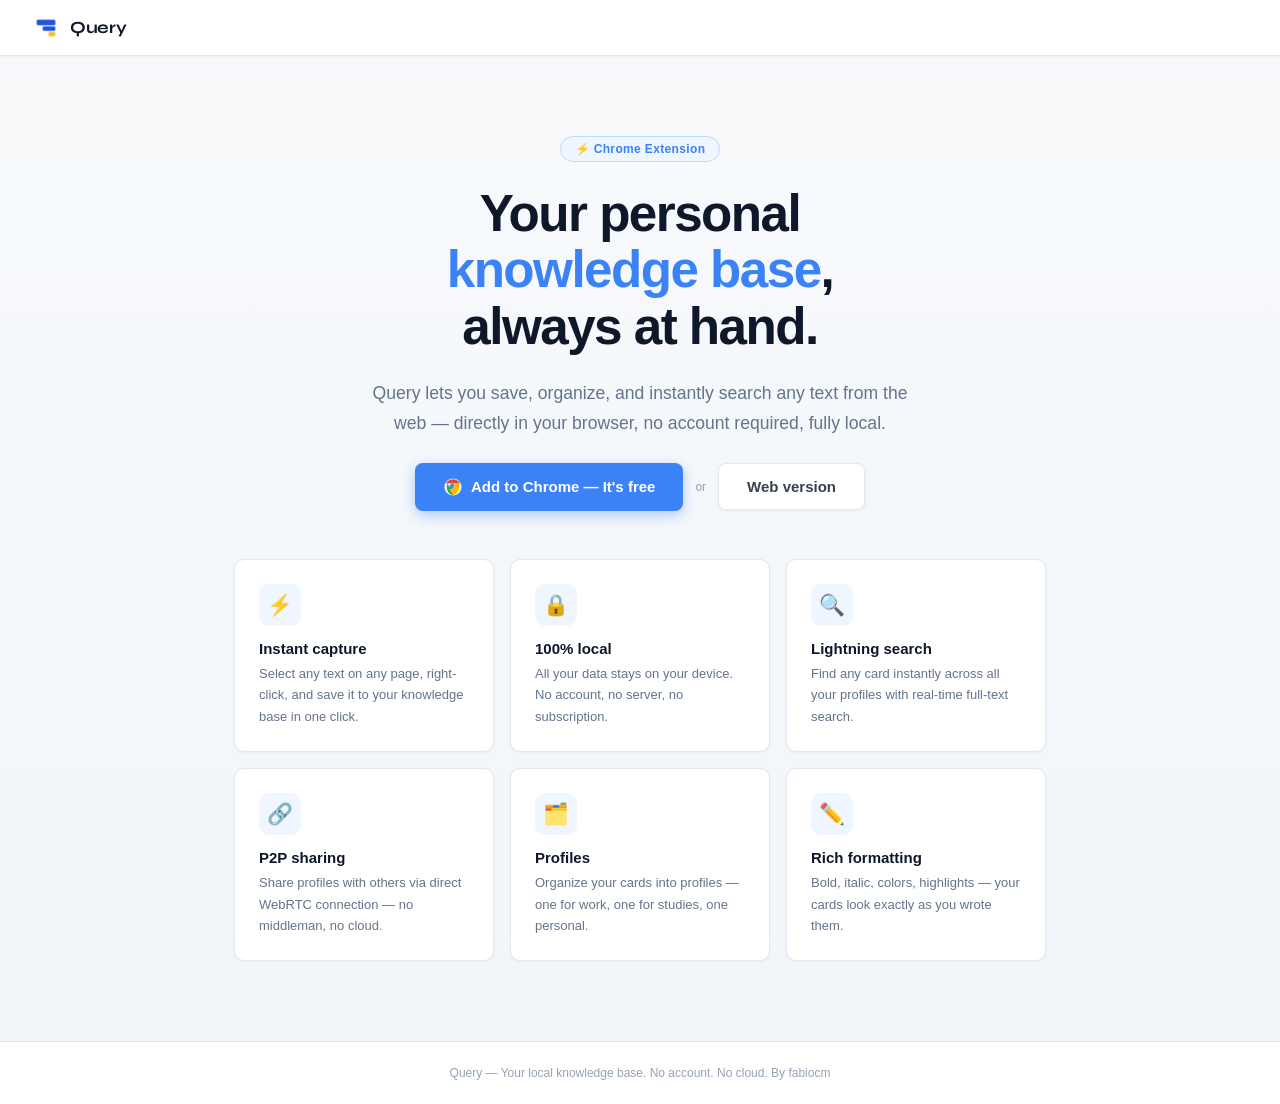
==== commit cf40a14e: "Add files via upload" ====
--- a/index.html
+++ b/index.html
@@ -3,745 +3,197 @@
 <head>
 <meta charset="UTF-8">
 <meta name="viewport" content="width=device-width, initial-scale=1.0">
-<title>Query — Your Personal Knowledge Base</title>
-<meta name="description" content="Query is a fully local knowledge base for your browser. Capture anything, search instantly, share device-to-device — no account, no cloud, no subscription.">
-<meta property="og:title" content="Query — Your Personal Knowledge Base">
-<meta property="og:description" content="Save, organize and instantly search anything you read — 100% local, no account, no cloud.">
-<meta property="og:image" content="icon1024.png">
-<meta property="og:type" content="website">
-<meta name="twitter:card" content="summary_large_image">
+<title>Query — Knowledge Base Extension</title>
 <link rel="icon" type="image/png" sizes="32x32" href="icons/icon32.png">
 <link rel="icon" type="image/png" sizes="16x16" href="icons/icon16.png">
 <link rel="apple-touch-icon" sizes="180x180" href="icons/icon180.png">
 <link rel="preconnect" href="https://fonts.googleapis.com"/>
 <link rel="preconnect" href="https://fonts.gstatic.com" crossorigin/>
-<link href="https://fonts.googleapis.com/css2?family=Syne:wght@700;800&family=Inter:wght@400;500;600;700;800&display=swap" rel="stylesheet"/>
+<link href="https://fonts.googleapis.com/css2?family=Syne:wght@700;800&display=swap" rel="stylesheet"/>
 <style>
 *, *::before, *::after { box-sizing: border-box; margin: 0; padding: 0; }
 
-:root {
-  --bg:       #f5f5f0;
-  --surface:  #ffffff;
-  --surf2:    #fafaf8;
-  --border:   #e8e8e3;
-  --border2:  #d8d8d1;
-  --text:     #1c1c1a;
-  --text2:    #6b6b63;
-  --text3:    #9a9a90;
-  --accent:   #2563eb;
-  --accent-h: #1d4ed8;
-  --accent-l: #eff6ff;
-  --accent-b: #bfdbfe;
-  --yellow:   #fbbf24;
-  --s-sm: 0 1px 2px rgba(20,20,15,.05), 0 1px 3px rgba(20,20,15,.04);
-  --s-md: 0 8px 20px rgba(20,20,15,.07), 0 2px 6px rgba(20,20,15,.05);
-  --s-lg: 0 24px 60px rgba(20,20,15,.14), 0 6px 16px rgba(20,20,15,.06);
-  --r:  10px;
-  --r2: 16px;
-  --hero-fg: rgba(255,255,255,.92);
-}
-
-html { scroll-behavior: smooth; }
-
 body {
-  font-family: 'Inter', -apple-system, BlinkMacSystemFont, 'Segoe UI', Roboto, sans-serif;
-  background: var(--bg);
-  color: var(--text);
-  -webkit-font-smoothing: antialiased;
-  overflow-x: hidden;
-}
-
-h1, h2, h3, .brand-word { font-family: 'Syne', 'Arial Black', sans-serif; letter-spacing: -.02em; }
-
-a { color: inherit; }
-img { display: block; max-width: 100%; }
-section { position: relative; }
-
-.wrap { max-width: 1160px; margin: 0 auto; padding: 0 32px; }
-
-/* ── reveal-on-scroll ── */
-.reveal { opacity: 0; transform: translateY(28px); transition: opacity .7s cubic-bezier(.16,1,.3,1), transform .7s cubic-bezier(.16,1,.3,1); }
-.reveal.in { opacity: 1; transform: translateY(0); }
-.reveal-delay-1 { transition-delay: .08s; }
-.reveal-delay-2 { transition-delay: .16s; }
-.reveal-delay-3 { transition-delay: .24s; }
-.reveal-delay-4 { transition-delay: .32s; }
-
-/* ════════════════════════ HEADER ════════════════════════ */
+  font-family: -apple-system, BlinkMacSystemFont, 'Segoe UI', Roboto, 'Helvetica Neue', Arial, sans-serif;
+  background: linear-gradient(180deg, #f8fafc 0%, #f1f5f9 100%);
+  min-height: 100vh;
+  color: #334155;
+  display: flex;
+  flex-direction: column;
+  align-items: center;
+}
+
+/* ── Header ── */
 header {
-  position: fixed; top: 0; left: 0; right: 0; z-index: 100;
-  display: flex; justify-content: center;
-  padding: 18px 0;
-  transition: background .35s ease, box-shadow .35s ease, padding .35s ease, backdrop-filter .35s ease;
-}
-header.scrolled {
-  background: rgba(245,245,240,.78); backdrop-filter: blur(14px) saturate(160%);
-  -webkit-backdrop-filter: blur(14px) saturate(160%);
-  box-shadow: 0 1px 0 rgba(20,20,15,.07);
-  padding: 12px 0;
-}
-.nav-inner {
-  width: 100%; max-width: 1160px; margin: 0 auto; padding: 0 32px;
-  display: flex; align-items: center; gap: 32px;
-}
-.header-brand { display: flex; align-items: center; gap: 9px; text-decoration: none; }
-.header-brand img { height: 26px; width: 26px; border-radius: 6px; }
-.header-brand span { font-size: 17px; font-weight: 800; color: var(--hero-fg); transition: color .35s ease; }
-header.scrolled .header-brand span { color: var(--text); }
-
-.nav-links { display: flex; align-items: center; gap: 28px; flex: 1; }
-.nav-links a {
-  font-size: 13.5px; font-weight: 500; text-decoration: none;
-  color: rgba(255,255,255,.72); transition: color .35s ease;
-}
-header.scrolled .nav-links a { color: var(--text2); }
-.nav-links a:hover { color: var(--yellow); }
-header.scrolled .nav-links a:hover { color: var(--accent); }
-
-.nav-actions { display: flex; align-items: center; gap: 10px; }
-.btn-nav-ghost {
-  font-size: 13px; font-weight: 600; text-decoration: none;
-  color: rgba(255,255,255,.85); padding: 8px 14px; border-radius: 7px;
-  border: 1px solid rgba(255,255,255,.22); transition: all .35s ease;
-  white-space: nowrap;
-}
-header.scrolled .btn-nav-ghost { color: var(--text); border-color: var(--border2); }
-.btn-nav-ghost:hover { background: rgba(255,255,255,.1); }
-header.scrolled .btn-nav-ghost:hover { background: var(--surf2); }
-.btn-nav-primary {
+  width: 100%; display: flex; align-items: center;
+  padding: 0 32px; height: 56px;
+  background: #fff; border-bottom: 1px solid #e2e8f0;
+  box-shadow: 0 1px 3px rgba(0,0,0,.05);
+}
+.header-brand { display: flex; align-items: center; gap: 10px; }
+.header-brand img { height: 28px; width: 28px; border-radius: 6px; }
+.header-brand span {
+  font-family: 'Syne', 'Arial Black', sans-serif;
+  font-size: 17px; font-weight: 700; color: #0f172a;
+  letter-spacing: -.02em;
+}
+header .hs { flex: 1; }
+header a {
+  font-size: 13px; color: #64748b; text-decoration: none;
+  border: 1px solid #e2e8f0; border-radius: 6px;
+  padding: 6px 14px; transition: all .2s;
+  font-weight: 500;
+}
+header a:hover { border-color: #3b82f6; color: #3b82f6; background: #eff6ff; }
+
+/* ── Hero ── */
+.hero {
+  max-width: 720px; width: 100%;
+  padding: 80px 24px 48px;
+  text-align: center;
+  display: flex; flex-direction: column; align-items: center; gap: 24px;
+}
+
+.badge {
   display: inline-flex; align-items: center; gap: 6px;
-  font-size: 13px; font-weight: 700; text-decoration: none;
-  color: #0f172a; background: var(--yellow);
-  padding: 8px 15px; border-radius: 7px;
-  box-shadow: 0 2px 10px rgba(251,191,36,.35);
-  transition: transform .2s ease, box-shadow .2s ease;
-  white-space: nowrap;
-}
-.btn-nav-primary:hover { transform: translateY(-1px); box-shadow: 0 4px 16px rgba(251,191,36,.45); }
-
-/* ════════════════════════ HERO ════════════════════════ */
-.hero {
-  background: radial-gradient(ellipse 90% 60% at 50% -10%, #16224a 0%, #0a0e1c 55%), #070a14;
-  color: var(--hero-fg);
-  padding: 150px 0 0;
-  overflow: hidden;
-}
-.hero-bg { position: absolute; inset: 0; pointer-events: none; z-index: 0; }
-.blob { position: absolute; border-radius: 50%; filter: blur(90px); opacity: .55; }
-.blob-1 { width: 480px; height: 480px; top: -160px; left: 8%; background: radial-gradient(circle, #2563eb, transparent 70%); animation: drift1 22s ease-in-out infinite alternate; }
-.blob-2 { width: 380px; height: 380px; top: 40px; right: 4%; background: radial-gradient(circle, #fbbf24, transparent 70%); opacity: .28; animation: drift2 26s ease-in-out infinite alternate; }
-.blob-3 { width: 420px; height: 420px; bottom: -220px; left: 40%; background: radial-gradient(circle, #1d4ed8, transparent 70%); opacity: .4; animation: drift1 30s ease-in-out infinite alternate-reverse; }
-@keyframes drift1 { from { transform: translate(0,0); } to { transform: translate(40px,30px); } }
-@keyframes drift2 { from { transform: translate(0,0); } to { transform: translate(-30px,40px); } }
-.hero-grid {
-  position: absolute; inset: 0; opacity: .25;
-  background-image: linear-gradient(rgba(255,255,255,.06) 1px, transparent 1px), linear-gradient(90deg, rgba(255,255,255,.06) 1px, transparent 1px);
-  background-size: 44px 44px;
-  mask-image: radial-gradient(ellipse 70% 60% at 50% 20%, #000 30%, transparent 75%);
-}
-
-.hero-inner {
-  position: relative; z-index: 1;
-  max-width: 780px; margin: 0 auto; padding: 0 24px;
-  text-align: center; display: flex; flex-direction: column; align-items: center; gap: 26px;
-}
-
-.badge {
+  background: #eff6ff; color: #3b82f6;
+  border: 1px solid #bfdbfe; border-radius: 20px;
+  padding: 5px 14px; font-size: 12px; font-weight: 600;
+  letter-spacing: .03em;
+}
+
+h1 {
+  font-size: clamp(2rem, 5vw, 3.2rem);
+  font-weight: 800; color: #0f172a;
+  letter-spacing: -.03em; line-height: 1.1;
+}
+h1 span { color: #3b82f6; }
+
+.subtitle {
+  font-size: 1.1rem; color: #64748b;
+  line-height: 1.7; max-width: 540px;
+}
+
+.cta-group { display: flex; align-items: center; gap: 12px; flex-wrap: wrap; justify-content: center; }
+.cta-or {
+  font-size: 12px; color: #94a3b8; font-weight: 500;
+}
+
+.btn-cta {
   display: inline-flex; align-items: center; gap: 8px;
-  background: rgba(255,255,255,.06); color: rgba(255,255,255,.85);
-  border: 1px solid rgba(255,255,255,.14); border-radius: 20px;
-  padding: 6px 16px 6px 8px; font-size: 12.5px; font-weight: 600;
-}
-.badge .dot { width: 7px; height: 7px; border-radius: 50%; background: #34d399; box-shadow: 0 0 0 3px rgba(52,211,153,.2); }
-
-h1 {
-  font-size: clamp(2.3rem, 5.4vw, 3.8rem);
-  font-weight: 800; line-height: 1.08;
-  color: #fff;
-}
-h1 span { color: var(--yellow); }
-
-.hero .subtitle {
-  font-size: 1.14rem; color: rgba(255,255,255,.62);
-  line-height: 1.7; max-width: 560px; font-weight: 400;
-}
-
-.cta-group { display: flex; align-items: center; gap: 14px; flex-wrap: wrap; justify-content: center; }
-.cta-or { font-size: 12px; color: rgba(255,255,255,.4); font-weight: 500; }
-
-.btn-cta {
-  display: inline-flex; align-items: center; gap: 9px;
-  padding: 15px 26px; border-radius: 10px;
-  font-size: 15px; font-weight: 700; cursor: pointer;
-  text-decoration: none; transition: all .2s cubic-bezier(.16,1,.3,1);
+  padding: 14px 28px; border-radius: 8px;
+  font-size: 15px; font-weight: 600; cursor: pointer;
+  text-decoration: none; transition: all .2s;
   border: none;
 }
 .btn-cta-primary {
-  background: #fff; color: #0f172a;
-  box-shadow: 0 8px 24px rgba(255,255,255,.15);
-}
-.btn-cta-primary:hover { transform: translateY(-2px); box-shadow: 0 12px 32px rgba(255,255,255,.22); }
+  background: #3b82f6; color: #fff;
+  box-shadow: 0 4px 14px rgba(59,130,246,.4);
+}
+.btn-cta-primary:hover { background: #2563eb; transform: translateY(-1px); box-shadow: 0 6px 20px rgba(59,130,246,.5); }
 .btn-cta-secondary {
-  background: rgba(255,255,255,.06); color: #fff;
-  border: 1px solid rgba(255,255,255,.18);
-}
-.btn-cta-secondary:hover { background: rgba(255,255,255,.12); transform: translateY(-2px); }
+  background: #fff; color: #374151;
+  border: 1px solid #e2e8f0;
+  box-shadow: 0 1px 4px rgba(0,0,0,.06);
+}
+.btn-cta-secondary:hover { border-color: #3b82f6; color: #3b82f6; transform: translateY(-1px); }
+
+/* Chrome logo inline */
 .chrome-icon { width: 20px; height: 20px; }
 
-.trust-row {
-  display: flex; align-items: center; justify-content: center; gap: 22px;
-  flex-wrap: wrap; margin-top: 4px;
-}
-.trust-item {
-  display: flex; align-items: center; gap: 6px;
-  font-size: 12.5px; color: rgba(255,255,255,.5); font-weight: 500;
-}
-.trust-item svg { width: 15px; height: 15px; stroke: #34d399; flex-shrink: 0; }
-
-/* ── App mockup ── */
-.mockup-wrap {
-  position: relative; z-index: 1;
-  padding: 76px 24px 0; display: flex; justify-content: center;
-  perspective: 1800px;
-}
-.mockup-glow {
-  position: absolute; bottom: -40px; left: 50%; transform: translateX(-50%);
-  width: 70%; height: 140px; background: radial-gradient(ellipse, rgba(37,99,235,.5), transparent 70%);
-  filter: blur(40px); z-index: 0;
-}
-.mockup-window {
-  position: relative; z-index: 1;
-  width: 100%; max-width: 980px;
-  background: #fdfdfb; border-radius: 14px 14px 0 0;
-  border: 1px solid rgba(255,255,255,.12); border-bottom: none;
-  box-shadow: 0 40px 90px rgba(0,0,0,.55), 0 10px 30px rgba(0,0,0,.4);
-  overflow: hidden;
-  transform: rotateX(9deg) scale(.97);
-  animation: floaty 7s ease-in-out infinite alternate;
-}
-@keyframes floaty { from { transform: rotateX(9deg) scale(.97) translateY(0); } to { transform: rotateX(9deg) scale(.97) translateY(-10px); } }
-
-.mockup-titlebar {
-  display: flex; align-items: center; gap: 8px;
-  padding: 11px 16px; background: #f1f1ec; border-bottom: 1px solid #e8e8e3;
-}
-.mockup-titlebar .tdot { width: 10px; height: 10px; border-radius: 50%; }
-.td-r { background: #ff5f57; } .td-y { background: #febc2e; } .td-g { background: #28c840; }
-.mockup-url {
-  margin: 0 auto; display: flex; align-items: center; gap: 6px;
-  background: #fff; border: 1px solid #e5e5e0; border-radius: 6px;
-  padding: 4px 14px; font-size: 11.5px; color: #8a8a80; font-family: 'Inter', sans-serif;
-}
-.mockup-url svg { width: 11px; height: 11px; stroke: #8a8a80; }
-
-.mockup-body { display: flex; height: 440px; }
-.mockup-sidebar {
-  width: 190px; background: #fff; border-right: 1px solid #e8e8e3;
-  padding: 16px 12px; flex-shrink: 0; display: none;
-}
-.ms-title { font-size: 10.5px; font-weight: 700; color: #a8a8a0; text-transform: uppercase; letter-spacing: .06em; padding: 0 8px 10px; }
-.ms-item {
-  display: flex; align-items: center; gap: 9px;
-  padding: 8px 10px; border-radius: 7px; font-size: 12.5px; font-weight: 600; color: #4a4a44;
-  margin-bottom: 3px;
-}
-.ms-item .msdot { width: 8px; height: 8px; border-radius: 3px; flex-shrink: 0; }
-.ms-item.active { background: #eff6ff; color: #1d4ed8; }
-
-.mockup-main { flex: 1; display: flex; flex-direction: column; min-width: 0; }
-.mockup-topbar {
-  display: flex; align-items: center; gap: 10px;
-  padding: 14px 20px; border-bottom: 1px solid #eeeeE8;
-}
-.mockup-search {
-  flex: 1; display: flex; align-items: center; gap: 8px;
-  background: #f1f1ec; border-radius: 8px; padding: 8px 12px; max-width: 280px;
-}
-.mockup-search svg { width: 14px; height: 14px; stroke: #a8a8a0; flex-shrink: 0; }
-.mockup-search span { font-size: 12px; color: #a8a8a0; }
-.mockup-viewtoggle { display: flex; gap: 4px; margin-left: auto; }
-.mvt { width: 26px; height: 26px; border-radius: 6px; display: flex; align-items: center; justify-content: center; }
-.mvt.active { background: #eff6ff; }
-.mvt svg { width: 14px; height: 14px; stroke: #8a8a80; }
-.mvt.active svg { stroke: #2563eb; }
-
-.mockup-grid {
-  flex: 1; padding: 18px 20px; overflow: hidden;
-  column-count: 3; column-gap: 14px;
-}
-.mcard {
-  break-inside: avoid; border-radius: 10px; border: 1px solid;
-  padding: 13px 14px; margin-bottom: 14px; position: relative;
-}
-.mcard .mline { height: 7px; border-radius: 4px; opacity: .5; margin-bottom: 6px; }
-.mcard .mline:last-child { margin-bottom: 0; }
-.mcard .mpin { position: absolute; top: 9px; right: 9px; width: 13px; height: 13px; opacity: .55; }
-
-/* ════════════════════════ USE-CASE BAR ════════════════════════ */
-.usecases {
-  background: var(--surface); border-bottom: 1px solid var(--border);
-  padding: 34px 0;
-}
-.usecases .wrap { display: flex; align-items: center; gap: 36px; flex-wrap: wrap; justify-content: center; }
-.usecases-label { font-size: 12px; font-weight: 700; color: var(--text3); text-transform: uppercase; letter-spacing: .07em; }
-.usecase-item { display: flex; align-items: center; gap: 8px; font-size: 13.5px; font-weight: 600; color: var(--text2); }
-.usecase-item svg { width: 17px; height: 17px; stroke: var(--text3); }
-
-/* ════════════════════════ SECTION HEAD ════════════════════════ */
-.section-head { max-width: 620px; margin: 0 auto 52px; text-align: center; }
-.eyebrow {
-  display: inline-block; font-size: 12px; font-weight: 700; color: var(--accent);
-  background: var(--accent-l); border: 1px solid var(--accent-b);
-  padding: 5px 13px; border-radius: 20px; letter-spacing: .03em; margin-bottom: 16px;
-}
-.section-head h2 { font-size: clamp(1.7rem, 3.4vw, 2.3rem); font-weight: 800; color: var(--text); margin-bottom: 14px; }
-.section-head p { font-size: 1.02rem; color: var(--text2); line-height: 1.7; }
-
-/* ════════════════════════ FEATURES ════════════════════════ */
-.features { padding: 110px 0 100px; }
-.feature-grid {
-  display: grid; grid-template-columns: repeat(auto-fit, minmax(250px, 1fr));
-  gap: 18px;
-}
+/* ── Extension not found notice ── */
+.notice {
+  background: #fffbeb; border: 1px solid #fde68a;
+  border-radius: 10px; padding: 16px 20px;
+  display: flex; align-items: flex-start; gap: 12px;
+  max-width: 480px; text-align: left; font-size: 13px;
+  color: #92400e; line-height: 1.6;
+}
+.notice-icon { font-size: 1.2rem; flex-shrink: 0; margin-top: 1px; }
+.notice strong { color: #78350f; }
+
+/* ── Features ── */
+.features {
+  max-width: 860px; width: 100%;
+  padding: 0 24px 80px;
+  display: grid;
+  grid-template-columns: repeat(auto-fit, minmax(240px, 1fr));
+  gap: 16px;
+}
+
 .feature-card {
-  background: var(--surface); border: 1px solid var(--border);
-  border-radius: var(--r2); padding: 26px;
-  box-shadow: var(--s-sm); transition: all .3s cubic-bezier(.16,1,.3,1);
-}
-.feature-card:hover { border-color: var(--accent-b); box-shadow: var(--s-md); transform: translateY(-4px); }
+  background: #fff; border: 1px solid #e2e8f0;
+  border-radius: 10px; padding: 24px;
+  box-shadow: 0 1px 3px rgba(0,0,0,.04);
+  transition: all .2s;
+}
+.feature-card:hover { border-color: #bfdbfe; box-shadow: 0 4px 12px rgba(59,130,246,.1); transform: translateY(-2px); }
+
 .feature-icon {
-  width: 44px; height: 44px; border-radius: 12px;
+  width: 42px; height: 42px; border-radius: 10px;
   display: flex; align-items: center; justify-content: center;
-  margin-bottom: 16px; background: var(--accent-l);
-}
-.feature-icon svg { width: 21px; height: 21px; stroke: var(--accent); }
-.feature-card h3 { font-size: 15.5px; font-weight: 700; color: var(--text); margin-bottom: 7px; letter-spacing: -.01em; }
-.feature-card p { font-size: 13.5px; color: var(--text2); line-height: 1.65; }
-
-/* ════════════════════════ SPOTLIGHT ════════════════════════ */
-.spotlight { padding: 90px 0; }
-.spotlight.alt { background: var(--surface); border-top: 1px solid var(--border); border-bottom: 1px solid var(--border); }
-.spotlight-inner {
-  display: grid; grid-template-columns: 1fr 1fr; gap: 64px; align-items: center;
-}
-.spotlight-inner.reverse .sp-visual { order: 2; }
-.spotlight-inner.reverse .sp-text { order: 1; }
-.sp-text h2 { font-size: clamp(1.5rem, 2.8vw, 2rem); font-weight: 800; margin-bottom: 16px; }
-.sp-text p { font-size: 15px; color: var(--text2); line-height: 1.75; margin-bottom: 22px; }
-.sp-list { display: flex; flex-direction: column; gap: 13px; }
-.sp-list li { display: flex; align-items: flex-start; gap: 11px; font-size: 14.5px; color: var(--text); font-weight: 500; list-style: none; }
-.sp-list svg { width: 19px; height: 19px; stroke: #16a34a; flex-shrink: 0; margin-top: 1px; }
-
-.sp-visual { display: flex; align-items: center; justify-content: center; }
-.privacy-diagram {
-  width: 100%; max-width: 340px; background: var(--surf2);
-  border: 1px solid var(--border); border-radius: var(--r2);
-  padding: 36px 24px; display: flex; flex-direction: column; align-items: center; gap: 18px;
-  box-shadow: var(--s-md);
-}
-.pd-device {
-  width: 108px; height: 108px; border-radius: 22px;
-  background: linear-gradient(155deg, var(--accent), var(--accent-h));
+  font-size: 1.3rem; margin-bottom: 14px;
+  background: #eff6ff;
+}
+.feature-card h3 { font-size: 15px; font-weight: 700; color: #0f172a; margin-bottom: 6px; }
+.feature-card p { font-size: 13px; color: #64748b; line-height: 1.65; }
+
+/* ── Steps ── */
+.steps-section {
+  max-width: 720px; width: 100%;
+  padding: 0 24px 80px; text-align: center;
+}
+.steps-section h2 { font-size: 1.6rem; font-weight: 700; color: #0f172a; margin-bottom: 32px; letter-spacing: -.02em; }
+
+.steps { display: flex; flex-direction: column; gap: 0; }
+.step {
+  display: flex; align-items: flex-start; gap: 20px;
+  padding: 20px 0; border-bottom: 1px solid #f1f5f9;
+  text-align: left;
+}
+.step:last-child { border-bottom: none; }
+.step-num {
+  width: 36px; height: 36px; border-radius: 50%;
+  background: #3b82f6; color: #fff;
   display: flex; align-items: center; justify-content: center;
-  box-shadow: 0 14px 34px rgba(37,99,235,.35);
-}
-.pd-device svg { width: 46px; height: 46px; stroke: #fff; }
-.pd-label { font-size: 13px; font-weight: 700; color: var(--text); }
-.pd-sub { font-size: 12px; color: var(--text3); text-align: center; max-width: 220px; line-height: 1.6; }
-.pd-cross {
-  display: flex; align-items: center; gap: 10px; font-size: 11.5px; font-weight: 600;
-  color: var(--text3); border-top: 1px dashed var(--border2); padding-top: 16px; width: 100%; justify-content: center;
-}
-.pd-cross svg { width: 15px; height: 15px; stroke: #dc2626; }
-
-.p2p-diagram {
-  width: 100%; max-width: 380px; display: flex; align-items: center; justify-content: center;
-  gap: 0; position: relative;
-}
-.p2p-node {
-  width: 92px; height: 92px; border-radius: 18px; background: var(--surface);
-  border: 1px solid var(--border); box-shadow: var(--s-md);
-  display: flex; align-items: center; justify-content: center; position: relative; z-index: 1;
-}
-.p2p-node svg { width: 38px; height: 38px; stroke: var(--text2); }
-.p2p-line {
-  flex: 1; height: 2px; max-width: 130px; margin: 0 -4px; position: relative; z-index: 0;
-  background: repeating-linear-gradient(90deg, var(--accent) 0 8px, transparent 8px 16px);
-  background-size: 200% 100%;
-  animation: dashmove 1.2s linear infinite;
-}
-@keyframes dashmove { from { background-position: 0 0; } to { background-position: -32px 0; } }
-.p2p-lock {
-  position: absolute; top: 50%; left: 50%; transform: translate(-50%,-50%);
-  width: 40px; height: 40px; border-radius: 50%; background: var(--yellow);
-  display: flex; align-items: center; justify-content: center; z-index: 2;
-  box-shadow: 0 6px 18px rgba(251,191,36,.5);
-}
-.p2p-lock svg { width: 18px; height: 18px; stroke: #78350f; }
-
-/* ════════════════════════ STEPS ════════════════════════ */
-.steps-section { padding: 100px 0 110px; }
-.steps {
-  display: grid; grid-template-columns: repeat(4, 1fr); gap: 22px;
-  position: relative;
-}
-.steps::before {
-  content: ''; position: absolute; top: 21px; left: 12.5%; right: 12.5%; height: 2px;
-  background: repeating-linear-gradient(90deg, var(--border2) 0 8px, transparent 8px 14px);
-  z-index: 0;
-}
-.step { text-align: left; position: relative; z-index: 1; }
-.step-num {
-  width: 42px; height: 42px; border-radius: 50%;
-  background: var(--accent); color: #fff;
-  display: flex; align-items: center; justify-content: center;
-  font-size: 15px; font-weight: 800; margin-bottom: 18px;
-  box-shadow: 0 6px 16px rgba(37,99,235,.3); border: 4px solid var(--bg);
-}
-.step h4 { font-size: 14.5px; font-weight: 700; color: var(--text); margin-bottom: 6px; }
-.step p { font-size: 13px; color: var(--text2); line-height: 1.6; }
-
-/* ════════════════════════ CTA BANNER ════════════════════════ */
-.cta-banner {
-  margin: 0 32px 90px; border-radius: 28px; overflow: hidden;
-  background: radial-gradient(ellipse 120% 140% at 30% 0%, #2f5ff0 0%, #16224a 60%, #0a0e1c 100%);
-  padding: 78px 32px; text-align: center;
-  display: flex; flex-direction: column; align-items: center; gap: 22px;
-  position: relative;
-}
-.cta-banner::before {
-  content: ''; position: absolute; inset: 0;
-  background-image: linear-gradient(rgba(255,255,255,.05) 1px, transparent 1px), linear-gradient(90deg, rgba(255,255,255,.05) 1px, transparent 1px);
-  background-size: 40px 40px;
-  mask-image: radial-gradient(ellipse 60% 100% at 50% 0%, #000, transparent 75%);
-}
-.cta-banner > * { position: relative; z-index: 1; }
-.cta-banner h2 { font-size: clamp(1.7rem, 3.6vw, 2.5rem); font-weight: 800; color: #fff; max-width: 560px; }
-.cta-banner p { font-size: 15px; color: rgba(255,255,255,.6); max-width: 460px; }
-
-/* ════════════════════════ FOOTER ════════════════════════ */
-footer { background: var(--surface); border-top: 1px solid var(--border); padding: 56px 0 28px; }
-.footer-top { display: flex; justify-content: space-between; gap: 40px; flex-wrap: wrap; margin-bottom: 44px; }
-.footer-brand { display: flex; flex-direction: column; gap: 12px; max-width: 300px; }
-.footer-brand .header-brand span { color: var(--text); }
-.footer-brand p { font-size: 13px; color: var(--text2); line-height: 1.6; }
-.footer-cols { display: flex; gap: 56px; flex-wrap: wrap; }
-.footer-col h5 { font-size: 12px; font-weight: 700; color: var(--text3); text-transform: uppercase; letter-spacing: .06em; margin-bottom: 14px; }
-.footer-col a { display: block; font-size: 13.5px; color: var(--text2); text-decoration: none; margin-bottom: 10px; transition: color .2s; }
-.footer-col a:hover { color: var(--accent); }
-.footer-bottom {
-  border-top: 1px solid var(--border); padding-top: 22px;
-  display: flex; justify-content: space-between; flex-wrap: wrap; gap: 10px;
-  font-size: 12px; color: var(--text3);
-}
-
-/* ════════════════════════ RESPONSIVE ════════════════════════ */
-@media (min-width: 760px) { .mockup-sidebar { display: block; } }
-@media (max-width: 900px) {
-  .nav-links { display: none; }
-  .spotlight-inner, .spotlight-inner.reverse { grid-template-columns: 1fr; gap: 40px; }
-  .spotlight-inner.reverse .sp-visual, .spotlight-inner.reverse .sp-text { order: initial; }
-  .steps { grid-template-columns: 1fr 1fr; }
-  .steps::before { display: none; }
-}
-@media (max-width: 560px) {
-  .mockup-grid { column-count: 2; }
-  .steps { grid-template-columns: 1fr; }
-  .cta-banner { margin: 0 16px 60px; padding: 56px 22px; }
-  .trust-row { gap: 12px 18px; }
+  font-size: 14px; font-weight: 700; flex-shrink: 0;
+}
+.step-content h4 { font-size: 14px; font-weight: 600; color: #0f172a; margin-bottom: 3px; }
+.step-content p { font-size: 13px; color: #64748b; line-height: 1.6; }
+.step-content code {
+  background: #f1f5f9; color: #3b82f6; padding: 1px 6px;
+  border-radius: 4px; font-family: monospace; font-size: 12px;
+}
+
+/* ── Footer ── */
+footer {
+  width: 100%; text-align: center;
+  padding: 24px; border-top: 1px solid #e2e8f0;
+  font-size: 12px; color: #94a3b8; background: #fff;
 }
 </style>
+<script defer src="https://cloud.umami.is/script.js" data-website-id="2ee77e98-b60b-4040-9e8a-dcb181661d1a"></script>
 </head>
 <body>
 
-<header id="siteHeader">
-  <div class="nav-inner">
-    <a class="header-brand" href="#top">
-      <img src="icon1024.png" alt="Query"/>
-      <span>Query</span>
-    </a>
-    <nav class="nav-links">
-      <a href="#features">Features</a>
-      <a href="#privacy">Privacy</a>
-      <a href="#p2p">Sharing</a>
-      <a href="#how">How it works</a>
-    </nav>
-    <div class="nav-actions">
-      <a class="btn-nav-ghost" href="import.html">Web App</a>
-      <a class="btn-nav-primary" href="https://chromewebstore.google.com/detail/query/ejfjhpgngmaidniobgokmphlcbgfnofg" target="_blank" rel="noopener noreferrer">Add to Chrome</a>
-    </div>
-  </div>
+<header>
+  <div class="header-brand">
+    <img src="icon1024.png" alt="Query"/>
+    <span>Query</span>
+  </div>
+  <div class="hs"></div>
 </header>
 
-<section class="hero" id="top">
-  <div class="hero-bg">
-    <div class="blob blob-1"></div>
-    <div class="blob blob-2"></div>
-    <div class="blob blob-3"></div>
-    <div class="hero-grid"></div>
-  </div>
-
-  <div class="hero-inner">
-    <div class="badge"><span class="dot"></span> Chrome Extension &amp; Web App — 100% local</div>
-
-    <h1>Save anything.<br>Find it <span>instantly.</span></h1>
-
-    <p class="subtitle">
-      Query is the fastest way to capture, organize and search everything you read —
-      right inside your browser. No account, no server, no subscription.
-      Just your knowledge, always local.
-    </p>
-
-    <div class="cta-group">
-      <a class="btn-cta btn-cta-primary"
-         href="https://chromewebstore.google.com/detail/query/ejfjhpgngmaidniobgokmphlcbgfnofg"
-         target="_blank" rel="noopener noreferrer">
-        <svg class="chrome-icon" viewBox="0 0 24 24" fill="none">
-          <circle cx="12" cy="12" r="10" fill="#fff" stroke="#e2e8f0" stroke-width=".5"/>
-          <circle cx="12" cy="12" r="4.2" fill="#4285F4"/>
-          <path d="M12 7.8h8.66a10 10 0 0 0-17.32 0H12z" fill="#EA4335"/>
-          <path d="M7.8 12a4.2 4.2 0 0 0 2.1 3.64L5.57 7.8A10 10 0 0 0 12 22l4.33-7.5A4.2 4.2 0 0 0 12 16.2" fill="#34A853"/>
-          <path d="M16.2 12a4.2 4.2 0 0 1-2.1 3.64L18.43 7.8A10 10 0 0 1 12 22l-4.33-7.5A4.2 4.2 0 0 0 12 7.8h8.66" fill="#FBBC04"/>
-        </svg>
-        Add to Chrome — It's free
-      </a>
-      <span class="cta-or">or</span>
-      <a class="btn-cta btn-cta-secondary" href="import.html">Try the Web App</a>
-    </div>
-
-    <div class="trust-row">
-      <div class="trust-item"><svg viewBox="0 0 24 24" fill="none" stroke-width="2.4" stroke-linecap="round" stroke-linejoin="round"><path d="M20 6 9 17l-5-5"/></svg> No account required</div>
-      <div class="trust-item"><svg viewBox="0 0 24 24" fill="none" stroke-width="2.4" stroke-linecap="round" stroke-linejoin="round"><path d="M20 6 9 17l-5-5"/></svg> 100% local storage</div>
-      <div class="trust-item"><svg viewBox="0 0 24 24" fill="none" stroke-width="2.4" stroke-linecap="round" stroke-linejoin="round"><path d="M20 6 9 17l-5-5"/></svg> Free forever</div>
-      <div class="trust-item"><svg viewBox="0 0 24 24" fill="none" stroke-width="2.4" stroke-linecap="round" stroke-linejoin="round"><path d="M20 6 9 17l-5-5"/></svg> Open JSON export</div>
-    </div>
-  </div>
-
-  <div class="mockup-wrap">
-    <div class="mockup-glow"></div>
-    <div class="mockup-window">
-      <div class="mockup-titlebar">
-        <span class="tdot td-r"></span><span class="tdot td-y"></span><span class="tdot td-g"></span>
-        <div class="mockup-url">
-          <svg viewBox="0 0 24 24" fill="none" stroke="currentColor" stroke-width="2.4" stroke-linecap="round" stroke-linejoin="round"><rect x="5" y="11" width="14" height="9" rx="2"/><path d="M8 11V7a4 4 0 0 1 8 0v4"/></svg>
-          query — local &amp; private
-        </div>
-      </div>
-      <div class="mockup-body">
-        <div class="mockup-sidebar">
-          <div class="ms-title">Profiles</div>
-          <div class="ms-item active"><span class="msdot" style="background:#2563eb"></span> Work</div>
-          <div class="ms-item"><span class="msdot" style="background:#f59e0b"></span> Studies</div>
-          <div class="ms-item"><span class="msdot" style="background:#16a34a"></span> Personal</div>
-          <div class="ms-item"><span class="msdot" style="background:#a855f7"></span> Reading list</div>
-        </div>
-        <div class="mockup-main">
-          <div class="mockup-topbar">
-            <div class="mockup-search">
-              <svg viewBox="0 0 24 24" fill="none" stroke="currentColor" stroke-width="2.4" stroke-linecap="round" stroke-linejoin="round"><circle cx="11" cy="11" r="7"/><path d="m21 21-4.3-4.3"/></svg>
-              <span>Search everything…</span>
-            </div>
-            <div class="mockup-viewtoggle">
-              <div class="mvt active"><svg viewBox="0 0 24 24" fill="none" stroke="currentColor" stroke-width="2.2" stroke-linecap="round" stroke-linejoin="round"><rect x="3" y="4" width="7" height="16" rx="1.5"/><rect x="14" y="4" width="7" height="10" rx="1.5"/></svg></div>
-              <div class="mvt"><svg viewBox="0 0 24 24" fill="none" stroke="currentColor" stroke-width="2.2" stroke-linecap="round" stroke-linejoin="round"><rect x="3" y="3" width="7" height="7" rx="1.5"/><rect x="14" y="3" width="7" height="7" rx="1.5"/><rect x="3" y="14" width="7" height="7" rx="1.5"/><rect x="14" y="14" width="7" height="7" rx="1.5"/></svg></div>
-            </div>
-          </div>
-          <div class="mockup-grid">
-            <div class="mcard" style="background:#dbeafe;border-color:#bfdbfe">
-              <svg class="mpin" viewBox="0 0 24 24" fill="#1e40af"><path d="M12 2 4 22l8-4 8 4z"/></svg>
-              <div class="mline" style="background:#1e40af;width:70%"></div>
-              <div class="mline" style="background:#1e40af;width:92%"></div>
-              <div class="mline" style="background:#1e40af;width:55%"></div>
-            </div>
-            <div class="mcard" style="background:#fef9c3;border-color:#fde68a">
-              <div class="mline" style="background:#854d0e;width:80%"></div>
-              <div class="mline" style="background:#854d0e;width:60%"></div>
-            </div>
-            <div class="mcard" style="background:#fff;border-color:#e8e8e3">
-              <div class="mline" style="background:#4a4a44;width:88%"></div>
-              <div class="mline" style="background:#4a4a44;width:75%"></div>
-              <div class="mline" style="background:#4a4a44;width:64%"></div>
-              <div class="mline" style="background:#4a4a44;width:40%"></div>
-            </div>
-            <div class="mcard" style="background:#dcfce7;border-color:#bbf7d0">
-              <div class="mline" style="background:#166534;width:65%"></div>
-              <div class="mline" style="background:#166534;width:90%"></div>
-            </div>
-            <div class="mcard" style="background:#f3e8ff;border-color:#e9d5ff">
-              <div class="mline" style="background:#6b21a8;width:78%"></div>
-              <div class="mline" style="background:#6b21a8;width:50%"></div>
-              <div class="mline" style="background:#6b21a8;width:68%"></div>
-            </div>
-            <div class="mcard" style="background:#fce7f3;border-color:#fbcfe8">
-              <div class="mline" style="background:#9d174d;width:85%"></div>
-              <div class="mline" style="background:#9d174d;width:62%"></div>
-            </div>
-            <div class="mcard" style="background:#fff;border-color:#e8e8e3">
-              <div class="mline" style="background:#4a4a44;width:70%"></div>
-              <div class="mline" style="background:#4a4a44;width:55%"></div>
-            </div>
-            <div class="mcard" style="background:#ffedd5;border-color:#fed7aa">
-              <div class="mline" style="background:#9a3412;width:60%"></div>
-              <div class="mline" style="background:#9a3412;width:82%"></div>
-              <div class="mline" style="background:#9a3412;width:45%"></div>
-            </div>
-          </div>
-        </div>
-      </div>
-    </div>
-  </div>
-</section>
-
-<section class="usecases">
-  <div class="wrap">
-    <span class="usecases-label">Built for</span>
-    <div class="usecase-item"><svg viewBox="0 0 24 24" fill="none" stroke="currentColor" stroke-width="2" stroke-linecap="round" stroke-linejoin="round"><path d="M22 10 12 5 2 10l10 5 10-5z"/><path d="M6 12v5c0 1.5 2.5 3 6 3s6-1.5 6-3v-5"/></svg> Students</div>
-    <div class="usecase-item"><svg viewBox="0 0 24 24" fill="none" stroke="currentColor" stroke-width="2" stroke-linecap="round" stroke-linejoin="round"><circle cx="11" cy="11" r="7"/><path d="m21 21-4.3-4.3"/></svg> Researchers</div>
-    <div class="usecase-item"><svg viewBox="0 0 24 24" fill="none" stroke="currentColor" stroke-width="2" stroke-linecap="round" stroke-linejoin="round"><path d="m18 16 4-4-4-4M6 8l-4 4 4 4M14.5 4l-5 16"/></svg> Developers</div>
-    <div class="usecase-item"><svg viewBox="0 0 24 24" fill="none" stroke="currentColor" stroke-width="2" stroke-linecap="round" stroke-linejoin="round"><path d="M12 20h9"/><path d="M16.5 3.5a2.1 2.1 0 0 1 3 3L7 19l-4 1 1-4 12.5-12.5z"/></svg> Writers</div>
-    <div class="usecase-item"><svg viewBox="0 0 24 24" fill="none" stroke="currentColor" stroke-width="2" stroke-linecap="round" stroke-linejoin="round"><path d="M17 21v-2a4 4 0 0 0-4-4H5a4 4 0 0 0-4 4v2"/><circle cx="9" cy="7" r="4"/><path d="M23 21v-2a4 4 0 0 0-3-3.87M16 3.13a4 4 0 0 1 0 7.75"/></svg> Teams</div>
-  </div>
-</section>
-
-<section class="features" id="features">
-  <div class="wrap">
-    <div class="section-head reveal">
-      <span class="eyebrow">Features</span>
-      <h2>Everything you need. Nothing you don't.</h2>
-      <p>Query keeps the whole flow — capture, organize, search, share — right where you already work: your browser.</p>
-    </div>
-
-    <div class="feature-grid">
-      <div class="feature-card reveal">
-        <div class="feature-icon"><svg viewBox="0 0 24 24" fill="none" stroke="currentColor" stroke-width="2" stroke-linecap="round" stroke-linejoin="round"><path d="M13 2 3 14h7l-1 8 10-12h-7l1-8z"/></svg></div>
-        <h3>Instant capture</h3>
-        <p>Select any text on any page, right-click, and save it to your knowledge base in one click. No copy-paste, no friction.</p>
-      </div>
-      <div class="feature-card reveal reveal-delay-1">
-        <div class="feature-icon"><svg viewBox="0 0 24 24" fill="none" stroke="currentColor" stroke-width="2" stroke-linecap="round" stroke-linejoin="round"><rect x="5" y="11" width="14" height="9" rx="2"/><path d="M8 11V7a4 4 0 0 1 8 0v4"/></svg></div>
-        <h3>100% local &amp; private</h3>
-        <p>Everything lives on your device via IndexedDB. No account, no server, no company reading your notes.</p>
-      </div>
-      <div class="feature-card reveal reveal-delay-2">
-        <div class="feature-icon"><svg viewBox="0 0 24 24" fill="none" stroke="currentColor" stroke-width="2" stroke-linecap="round" stroke-linejoin="round"><circle cx="11" cy="11" r="7"/><path d="m21 21-4.3-4.3"/></svg></div>
-        <h3>Instant full-text search</h3>
-        <p>Find any card across every profile in real time, with support for exact phrases and multi-term filters.</p>
-      </div>
-      <div class="feature-card reveal">
-        <div class="feature-icon"><svg viewBox="0 0 24 24" fill="none" stroke="currentColor" stroke-width="2" stroke-linecap="round" stroke-linejoin="round"><circle cx="18" cy="5" r="3"/><circle cx="6" cy="12" r="3"/><circle cx="18" cy="19" r="3"/><path d="M8.6 13.5 15.4 17.5M15.4 6.5 8.6 10.5"/></svg></div>
-        <h3>P2P sharing</h3>
-        <p>Send a full profile to another device via direct WebRTC — end-to-end, no middleman, no cloud storage.</p>
-      </div>
-      <div class="feature-card reveal reveal-delay-1">
-        <div class="feature-icon"><svg viewBox="0 0 24 24" fill="none" stroke="currentColor" stroke-width="2" stroke-linecap="round" stroke-linejoin="round"><circle cx="12" cy="12" r="2"/><path d="M7.8 7.8a6 6 0 0 0 0 8.4M16.2 7.8a6 6 0 0 1 0 8.4M4.9 4.9a10 10 0 0 0 0 14.2M19.1 4.9a10 10 0 0 1 0 14.2"/></svg></div>
-        <h3>Live Rooms</h3>
-        <p>Collaborate on a profile in real time with end-to-end AES-GCM encryption. Everyone stays in sync instantly.</p>
-      </div>
-      <div class="feature-card reveal reveal-delay-2">
-        <div class="feature-icon"><svg viewBox="0 0 24 24" fill="none" stroke="currentColor" stroke-width="2" stroke-linecap="round" stroke-linejoin="round"><path d="M3 7a2 2 0 0 1 2-2h4l2 2h8a2 2 0 0 1 2 2v8a2 2 0 0 1-2 2H5a2 2 0 0 1-2-2V7z"/></svg></div>
-        <h3>Profiles</h3>
-        <p>Organize your cards into profiles — one for work, one for studies, one personal — and switch instantly.</p>
-      </div>
-      <div class="feature-card reveal">
-        <div class="feature-icon"><svg viewBox="0 0 24 24" fill="none" stroke="currentColor" stroke-width="2" stroke-linecap="round" stroke-linejoin="round"><rect x="3" y="3" width="7" height="7" rx="1.5"/><rect x="14" y="3" width="7" height="7" rx="1.5"/><rect x="3" y="14" width="7" height="7" rx="1.5"/><rect x="14" y="14" width="7" height="7" rx="1.5"/></svg></div>
-        <h3>Canvas mode</h3>
-        <p>Break free from lists. Drag and arrange your cards freely on an infinite 2D board.</p>
-      </div>
-      <div class="feature-card reveal reveal-delay-1">
-        <div class="feature-icon"><svg viewBox="0 0 24 24" fill="none" stroke="currentColor" stroke-width="2" stroke-linecap="round" stroke-linejoin="round"><path d="M12 20h9"/><path d="M16.5 3.5a2.1 2.1 0 0 1 3 3L7 19l-4 1 1-4 12.5-12.5z"/></svg></div>
-        <h3>Rich formatting</h3>
-        <p>Bold, italic, highlights, colors — your notes keep the formatting you gave them, exactly as written.</p>
-      </div>
-    </div>
-  </div>
-</section>
-
-<section class="spotlight alt" id="privacy">
-  <div class="wrap">
-    <div class="spotlight-inner">
-      <div class="sp-text reveal">
-        <span class="eyebrow">Privacy by design</span>
-        <h2>Your data never leaves your device.</h2>
-        <p>No servers to trust, no accounts to leak, no analytics tracking what you save. Query stores everything locally and only ever talks to another device when you explicitly ask it to.</p>
-        <ul class="sp-list">
-          <li><svg viewBox="0 0 24 24" fill="none" stroke-width="2.4" stroke-linecap="round" stroke-linejoin="round"><path d="M20 6 9 17l-5-5"/></svg> No account, no sign-up, no email required</li>
-          <li><svg viewBox="0 0 24 24" fill="none" stroke-width="2.4" stroke-linecap="round" stroke-linejoin="round"><path d="M20 6 9 17l-5-5"/></svg> No servers — everything is stored locally via IndexedDB</li>
-          <li><svg viewBox="0 0 24 24" fill="none" stroke-width="2.4" stroke-linecap="round" stroke-linejoin="round"><path d="M20 6 9 17l-5-5"/></svg> No analytics, no trackers, no telemetry</li>
-          <li><svg viewBox="0 0 24 24" fill="none" stroke-width="2.4" stroke-linecap="round" stroke-linejoin="round"><path d="M20 6 9 17l-5-5"/></svg> Export your entire knowledge base to JSON, anytime</li>
-        </ul>
-      </div>
-      <div class="sp-visual reveal reveal-delay-2">
-        <div class="privacy-diagram">
-          <div class="pd-device"><svg viewBox="0 0 24 24" fill="none" stroke="currentColor" stroke-width="2" stroke-linecap="round" stroke-linejoin="round"><rect x="5" y="11" width="14" height="9" rx="2"/><path d="M8 11V7a4 4 0 0 1 8 0v4"/></svg></div>
-          <div class="pd-label">Your device only</div>
-          <div class="pd-sub">Cards, profiles and settings are written straight to IndexedDB on this machine.</div>
-          <div class="pd-cross"><svg viewBox="0 0 24 24" fill="none" stroke="currentColor" stroke-width="2.2" stroke-linecap="round" stroke-linejoin="round"><path d="M2 2l20 20M9.9 4.24A9.5 9.5 0 0 1 12 4a9 9 0 0 1 9 9c0 .48-.03.95-.1 1.4M5 8.35A9 9 0 0 0 3 13a9 9 0 0 0 9 9c1.51 0 2.93-.39 4.16-1.08"/></svg> No cloud server involved</div>
-        </div>
-      </div>
-    </div>
-  </div>
-</section>
-
-<section class="spotlight" id="p2p">
-  <div class="wrap">
-    <div class="spotlight-inner reverse">
-      <div class="sp-visual reveal">
-        <div class="p2p-diagram">
-          <div class="p2p-node"><svg viewBox="0 0 24 24" fill="none" stroke="currentColor" stroke-width="2" stroke-linecap="round" stroke-linejoin="round"><rect x="3" y="4" width="18" height="12" rx="2"/><path d="M8 20h8M12 16v4"/></svg></div>
-          <div class="p2p-line"></div>
-          <div class="p2p-lock"><svg viewBox="0 0 24 24" fill="none" stroke="currentColor" stroke-width="2.2" stroke-linecap="round" stroke-linejoin="round"><rect x="5" y="11" width="14" height="9" rx="2"/><path d="M8 11V7a4 4 0 0 1 8 0v4"/></svg></div>
-          <div class="p2p-line"></div>
-          <div class="p2p-node"><svg viewBox="0 0 24 24" fill="none" stroke="currentColor" stroke-width="2" stroke-linecap="round" stroke-linejoin="round"><rect x="5" y="2" width="14" height="20" rx="2"/><path d="M11 18h2"/></svg></div>
-        </div>
-      </div>
-      <div class="sp-text reveal reveal-delay-2">
-        <span class="eyebrow">Direct &amp; encrypted</span>
-        <h2>Share instantly. Collaborate live. Still no cloud.</h2>
-        <p>Query moves data directly between devices over WebRTC — no account, no upload to a server. Send a one-time snapshot with <strong>P2P Share</strong>, or open a <strong>Live Room</strong> to co-edit a profile in real time, with its own end-to-end AES-GCM encryption on top.</p>
-        <ul class="sp-list">
-          <li><svg viewBox="0 0 24 24" fill="none" stroke-width="2.4" stroke-linecap="round" stroke-linejoin="round"><path d="M20 6 9 17l-5-5"/></svg> Direct WebRTC connection, peer to peer — no server in the middle</li>
-          <li><svg viewBox="0 0 24 24" fill="none" stroke-width="2.4" stroke-linecap="round" stroke-linejoin="round"><path d="M20 6 9 17l-5-5"/></svg> Live Rooms add end-to-end AES-GCM encryption — even the signaling server only ever sees ciphertext</li>
-          <li><svg viewBox="0 0 24 24" fill="none" stroke-width="2.4" stroke-linecap="round" stroke-linejoin="round"><path d="M20 6 9 17l-5-5"/></svg> Real-time sync across every connected member</li>
-        </ul>
-      </div>
-    </div>
-  </div>
-</section>
-
-<section class="steps-section" id="how">
-  <div class="wrap">
-    <div class="section-head reveal">
-      <span class="eyebrow">How it works</span>
-      <h2>Up and running in under a minute</h2>
-    </div>
-    <div class="steps">
-      <div class="step reveal">
-        <div class="step-num">1</div>
-        <h4>Install Query</h4>
-        <p>Add the extension from the Chrome Web Store, or open the web app — no sign-up needed.</p>
-      </div>
-      <div class="step reveal reveal-delay-1">
-        <div class="step-num">2</div>
-        <h4>Add what matters</h4>
-        <p>Type or paste notes, code snippets, favorite links — anything worth keeping — straight into a new card.</p>
-      </div>
-      <div class="step reveal reveal-delay-2">
-        <div class="step-num">3</div>
-        <h4>Organize your way</h4>
-        <p>Sort cards into profiles, pin the important ones, color-code, or arrange them on the canvas.</p>
-      </div>
-      <div class="step reveal reveal-delay-3">
-        <div class="step-num">4</div>
-        <h4>Find it in seconds</h4>
-        <p>Search across everything you've saved with instant full-text search.</p>
-      </div>
-    </div>
-  </div>
-</section>
-
-<section class="cta-banner reveal">
-  <h2>Start building your knowledge base today.</h2>
-  <p>Free forever. No account. Your data, your device.</p>
+<div class="hero">
+  <div class="badge">⚡ Chrome Extension</div>
+
+  <h1>Your personal<br><span>knowledge base</span>,<br>always at hand.</h1>
+
+  <p class="subtitle">
+    Query lets you save, organize, and instantly search any text from the web —
+    directly in your browser, no account required, fully local.
+  </p>
+
   <div class="cta-group">
     <a class="btn-cta btn-cta-primary"
        href="https://chromewebstore.google.com/detail/query/ejfjhpgngmaidniobgokmphlcbgfnofg"
@@ -756,66 +208,48 @@
       Add to Chrome — It's free
     </a>
     <span class="cta-or">or</span>
-    <a class="btn-cta btn-cta-secondary" href="import.html">Try the Web App</a>
-  </div>
-</section>
+    <a class="btn-cta btn-cta-secondary" href="import.html">
+      Web version 
+    </a>
+  </div>
+</div>
+
+<div class="features">
+  <div class="feature-card">
+    <div class="feature-icon">⚡</div>
+    <h3>Instant capture</h3>
+    <p>Select any text on any page, right-click, and save it to your knowledge base in one click.</p>
+  </div>
+  <div class="feature-card">
+    <div class="feature-icon">🔒</div>
+    <h3>100% local</h3>
+    <p>All your data stays on your device. No account, no server, no subscription.</p>
+  </div>
+  <div class="feature-card">
+    <div class="feature-icon">🔍</div>
+    <h3>Lightning search</h3>
+    <p>Find any card instantly across all your profiles with real-time full-text search.</p>
+  </div>
+  <div class="feature-card">
+    <div class="feature-icon">🔗</div>
+    <h3>P2P sharing</h3>
+    <p>Share profiles with others via direct WebRTC connection — no middleman, no cloud.</p>
+  </div>
+  <div class="feature-card">
+    <div class="feature-icon">🗂️</div>
+    <h3>Profiles</h3>
+    <p>Organize your cards into profiles — one for work, one for studies, one personal.</p>
+  </div>
+  <div class="feature-card">
+    <div class="feature-icon">✏️</div>
+    <h3>Rich formatting</h3>
+    <p>Bold, italic, colors, highlights — your cards look exactly as you wrote them.</p>
+  </div>
+</div>
 
 <footer>
-  <div class="wrap">
-    <div class="footer-top">
-      <div class="footer-brand">
-        <a class="header-brand" href="#top">
-          <img src="icon1024.png" alt="Query"/>
-          <span>Query</span>
-        </a>
-        <p>Your personal knowledge base. No account. No cloud. 100% local, always yours.</p>
-      </div>
-      <div class="footer-cols">
-        <div class="footer-col">
-          <h5>Product</h5>
-          <a href="https://chromewebstore.google.com/detail/query/ejfjhpgngmaidniobgokmphlcbgfnofg" target="_blank" rel="noopener noreferrer">Chrome Extension</a>
-          <a href="import.html">Web App</a>
-        </div>
-        <div class="footer-col">
-          <h5>Learn more</h5>
-          <a href="#features">Features</a>
-          <a href="#privacy">Privacy</a>
-          <a href="#p2p">Sharing &amp; Live Rooms</a>
-          <a href="#how">How it works</a>
-        </div>
-      </div>
-    </div>
-    <div class="footer-bottom">
-      <span>© 2026 Query. Built by fabiocm.</span>
-      <span>No account · No cloud · No tracking</span>
-    </div>
-  </div>
+  Query — Your local knowledge base. No account. No cloud. By fabiocm
 </footer>
-
-<script>
-  var header = document.getElementById('siteHeader');
-  var onScroll = function () {
-    if (window.scrollY > 40) header.classList.add('scrolled');
-    else header.classList.remove('scrolled');
-  };
-  window.addEventListener('scroll', onScroll, { passive: true });
-  onScroll();
-
-  var revealEls = document.querySelectorAll('.reveal');
-  if ('IntersectionObserver' in window) {
-    var io = new IntersectionObserver(function (entries) {
-      entries.forEach(function (entry) {
-        if (entry.isIntersecting) {
-          entry.target.classList.add('in');
-          io.unobserve(entry.target);
-        }
-      });
-    }, { threshold: 0.15, rootMargin: '0px 0px -40px 0px' });
-    revealEls.forEach(function (el) { io.observe(el); });
-  } else {
-    revealEls.forEach(function (el) { el.classList.add('in'); });
-  }
-</script>
 
 </body>
 </html>
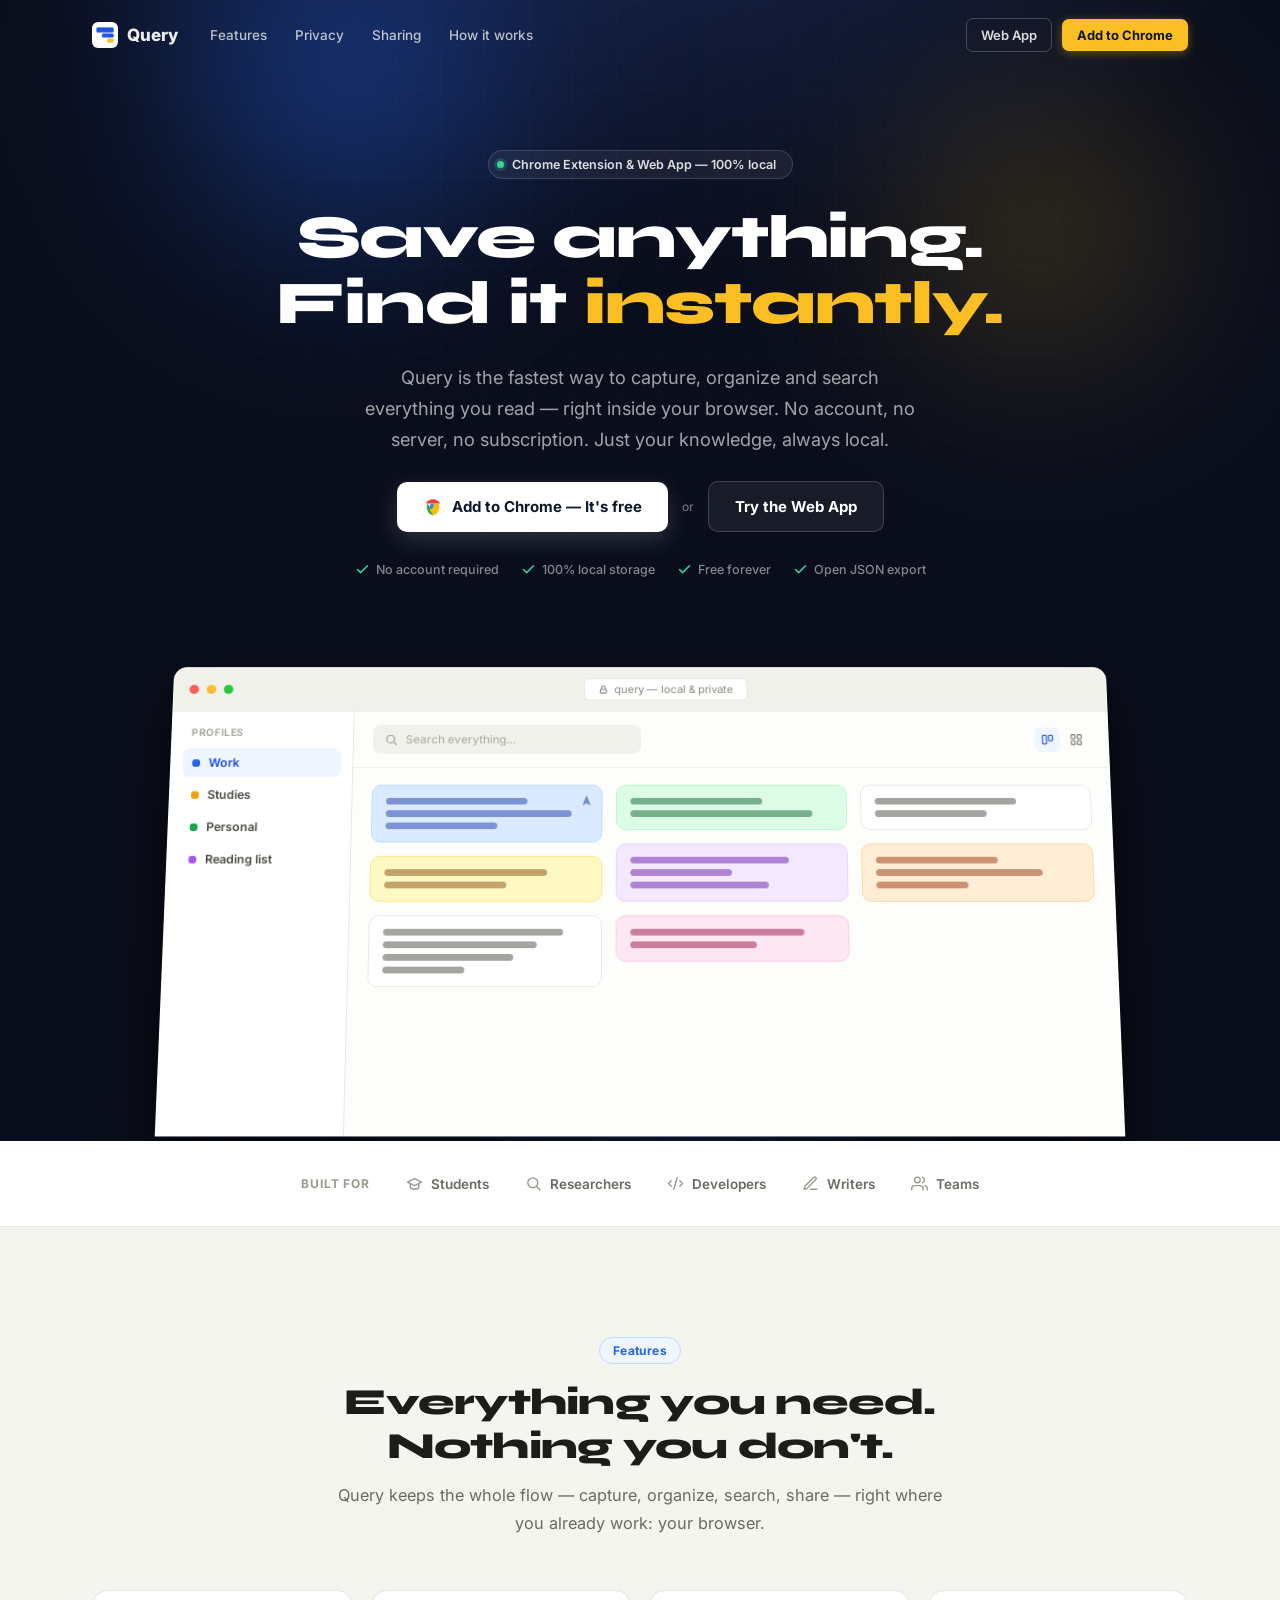
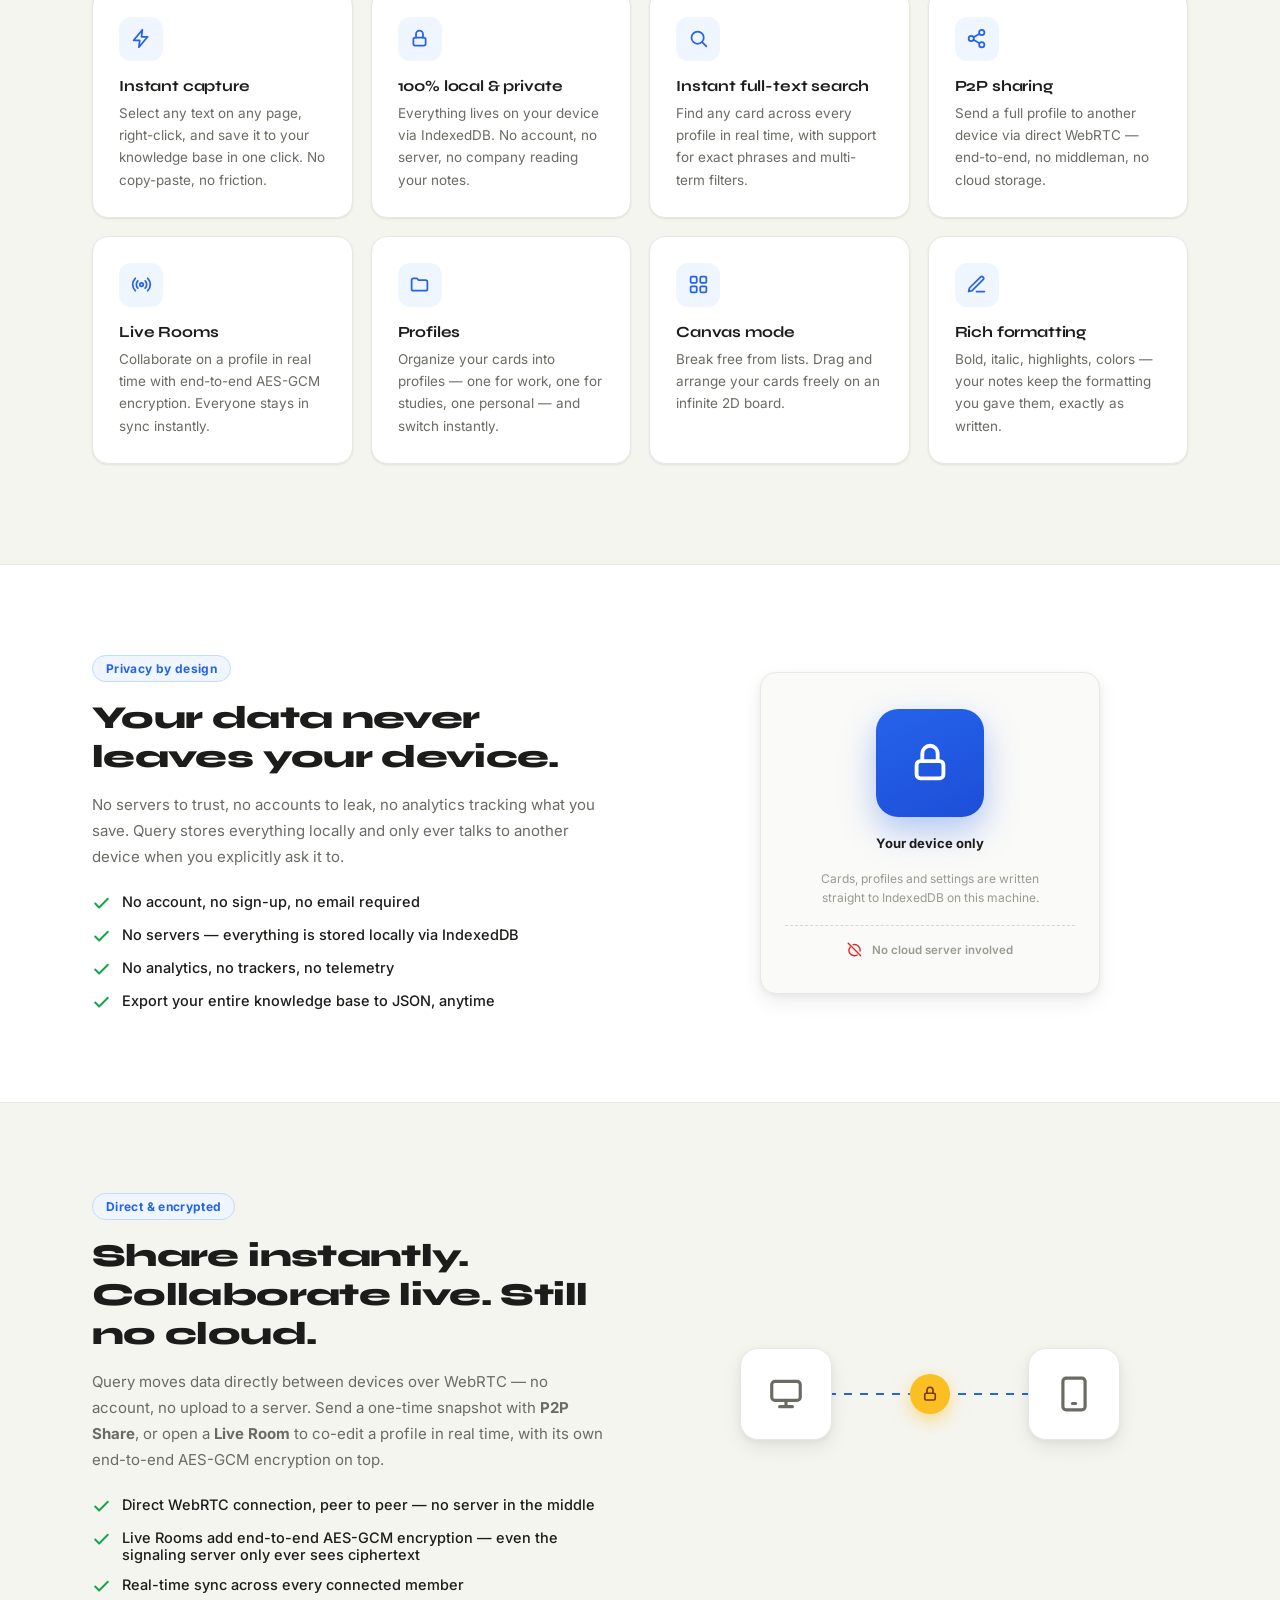
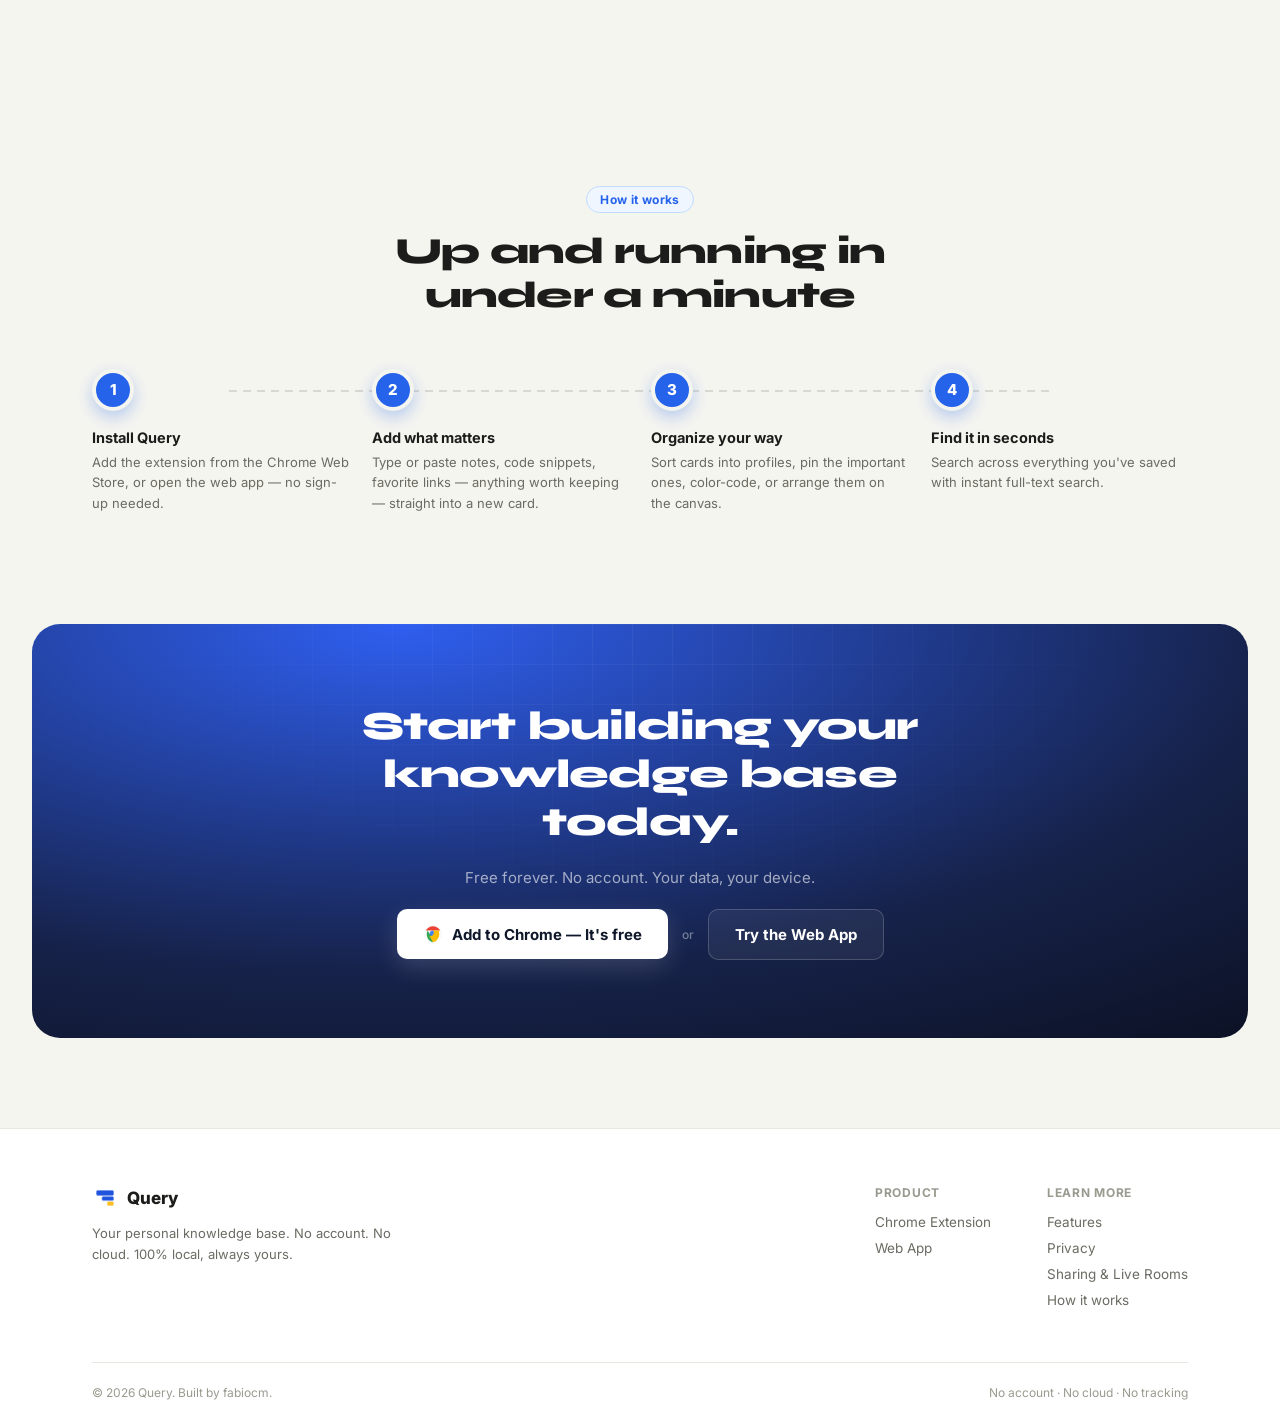
==== commit 2e291b47: "Add files via upload" ====
--- a/index.html
+++ b/index.html
@@ -3,197 +3,746 @@
 <head>
 <meta charset="UTF-8">
 <meta name="viewport" content="width=device-width, initial-scale=1.0">
-<title>Query — Knowledge Base Extension</title>
+<title>Query — Your Personal Knowledge Base</title>
+<meta name="description" content="Query is a fully local knowledge base for your browser. Capture anything, search instantly, share device-to-device — no account, no cloud, no subscription.">
+<meta property="og:title" content="Query — Your Personal Knowledge Base">
+<meta property="og:description" content="Save, organize and instantly search anything you read — 100% local, no account, no cloud.">
+<meta property="og:image" content="icon1024.png">
+<meta property="og:type" content="website">
+<meta name="twitter:card" content="summary_large_image">
 <link rel="icon" type="image/png" sizes="32x32" href="icons/icon32.png">
 <link rel="icon" type="image/png" sizes="16x16" href="icons/icon16.png">
 <link rel="apple-touch-icon" sizes="180x180" href="icons/icon180.png">
 <link rel="preconnect" href="https://fonts.googleapis.com"/>
 <link rel="preconnect" href="https://fonts.gstatic.com" crossorigin/>
-<link href="https://fonts.googleapis.com/css2?family=Syne:wght@700;800&display=swap" rel="stylesheet"/>
+<link href="https://fonts.googleapis.com/css2?family=Syne:wght@700;800&family=Inter:wght@400;500;600;700;800&display=swap" rel="stylesheet"/>
 <style>
 *, *::before, *::after { box-sizing: border-box; margin: 0; padding: 0; }
 
+:root {
+  --bg:       #f5f5f0;
+  --surface:  #ffffff;
+  --surf2:    #fafaf8;
+  --border:   #e8e8e3;
+  --border2:  #d8d8d1;
+  --text:     #1c1c1a;
+  --text2:    #6b6b63;
+  --text3:    #9a9a90;
+  --accent:   #2563eb;
+  --accent-h: #1d4ed8;
+  --accent-l: #eff6ff;
+  --accent-b: #bfdbfe;
+  --yellow:   #fbbf24;
+  --s-sm: 0 1px 2px rgba(20,20,15,.05), 0 1px 3px rgba(20,20,15,.04);
+  --s-md: 0 8px 20px rgba(20,20,15,.07), 0 2px 6px rgba(20,20,15,.05);
+  --s-lg: 0 24px 60px rgba(20,20,15,.14), 0 6px 16px rgba(20,20,15,.06);
+  --r:  10px;
+  --r2: 16px;
+  --hero-fg: rgba(255,255,255,.92);
+}
+
+html { scroll-behavior: smooth; }
+
 body {
-  font-family: -apple-system, BlinkMacSystemFont, 'Segoe UI', Roboto, 'Helvetica Neue', Arial, sans-serif;
-  background: linear-gradient(180deg, #f8fafc 0%, #f1f5f9 100%);
-  min-height: 100vh;
-  color: #334155;
-  display: flex;
-  flex-direction: column;
-  align-items: center;
-}
-
-/* ── Header ── */
+  font-family: 'Inter', -apple-system, BlinkMacSystemFont, 'Segoe UI', Roboto, sans-serif;
+  background: var(--bg);
+  color: var(--text);
+  -webkit-font-smoothing: antialiased;
+  overflow-x: hidden;
+}
+
+h1, h2, h3, .brand-word { font-family: 'Syne', 'Arial Black', sans-serif; letter-spacing: -.02em; }
+
+a { color: inherit; }
+img { display: block; max-width: 100%; }
+section { position: relative; }
+
+.wrap { max-width: 1160px; margin: 0 auto; padding: 0 32px; }
+
+/* ── reveal-on-scroll ── */
+.reveal { opacity: 0; transform: translateY(28px); transition: opacity .7s cubic-bezier(.16,1,.3,1), transform .7s cubic-bezier(.16,1,.3,1); }
+.reveal.in { opacity: 1; transform: translateY(0); }
+.reveal-delay-1 { transition-delay: .08s; }
+.reveal-delay-2 { transition-delay: .16s; }
+.reveal-delay-3 { transition-delay: .24s; }
+.reveal-delay-4 { transition-delay: .32s; }
+
+/* ════════════════════════ HEADER ════════════════════════ */
 header {
-  width: 100%; display: flex; align-items: center;
-  padding: 0 32px; height: 56px;
-  background: #fff; border-bottom: 1px solid #e2e8f0;
-  box-shadow: 0 1px 3px rgba(0,0,0,.05);
-}
-.header-brand { display: flex; align-items: center; gap: 10px; }
-.header-brand img { height: 28px; width: 28px; border-radius: 6px; }
-.header-brand span {
-  font-family: 'Syne', 'Arial Black', sans-serif;
-  font-size: 17px; font-weight: 700; color: #0f172a;
-  letter-spacing: -.02em;
-}
-header .hs { flex: 1; }
-header a {
-  font-size: 13px; color: #64748b; text-decoration: none;
-  border: 1px solid #e2e8f0; border-radius: 6px;
-  padding: 6px 14px; transition: all .2s;
-  font-weight: 500;
-}
-header a:hover { border-color: #3b82f6; color: #3b82f6; background: #eff6ff; }
-
-/* ── Hero ── */
+  position: fixed; top: 0; left: 0; right: 0; z-index: 100;
+  display: flex; justify-content: center;
+  padding: 18px 0;
+  transition: background .35s ease, box-shadow .35s ease, padding .35s ease, backdrop-filter .35s ease;
+}
+header.scrolled {
+  background: rgba(245,245,240,.78); backdrop-filter: blur(14px) saturate(160%);
+  -webkit-backdrop-filter: blur(14px) saturate(160%);
+  box-shadow: 0 1px 0 rgba(20,20,15,.07);
+  padding: 12px 0;
+}
+.nav-inner {
+  width: 100%; max-width: 1160px; margin: 0 auto; padding: 0 32px;
+  display: flex; align-items: center; gap: 32px;
+}
+.header-brand { display: flex; align-items: center; gap: 9px; text-decoration: none; }
+.header-brand img { height: 26px; width: 26px; border-radius: 6px; }
+.header-brand span { font-size: 17px; font-weight: 800; color: var(--hero-fg); transition: color .35s ease; }
+header.scrolled .header-brand span { color: var(--text); }
+
+.nav-links { display: flex; align-items: center; gap: 28px; flex: 1; }
+.nav-links a {
+  font-size: 13.5px; font-weight: 500; text-decoration: none;
+  color: rgba(255,255,255,.72); transition: color .35s ease;
+}
+header.scrolled .nav-links a { color: var(--text2); }
+.nav-links a:hover { color: var(--yellow); }
+header.scrolled .nav-links a:hover { color: var(--accent); }
+
+.nav-actions { display: flex; align-items: center; gap: 10px; }
+.btn-nav-ghost {
+  font-size: 13px; font-weight: 600; text-decoration: none;
+  color: rgba(255,255,255,.85); padding: 8px 14px; border-radius: 7px;
+  border: 1px solid rgba(255,255,255,.22); transition: all .35s ease;
+  white-space: nowrap;
+}
+header.scrolled .btn-nav-ghost { color: var(--text); border-color: var(--border2); }
+.btn-nav-ghost:hover { background: rgba(255,255,255,.1); }
+header.scrolled .btn-nav-ghost:hover { background: var(--surf2); }
+.btn-nav-primary {
+  display: inline-flex; align-items: center; gap: 6px;
+  font-size: 13px; font-weight: 700; text-decoration: none;
+  color: #0f172a; background: var(--yellow);
+  padding: 8px 15px; border-radius: 7px;
+  box-shadow: 0 2px 10px rgba(251,191,36,.35);
+  transition: transform .2s ease, box-shadow .2s ease;
+  white-space: nowrap;
+}
+.btn-nav-primary:hover { transform: translateY(-1px); box-shadow: 0 4px 16px rgba(251,191,36,.45); }
+
+/* ════════════════════════ HERO ════════════════════════ */
 .hero {
-  max-width: 720px; width: 100%;
-  padding: 80px 24px 48px;
-  text-align: center;
-  display: flex; flex-direction: column; align-items: center; gap: 24px;
+  background: radial-gradient(ellipse 90% 60% at 50% -10%, #16224a 0%, #0a0e1c 55%), #070a14;
+  color: var(--hero-fg);
+  padding: 150px 0 0;
+  overflow: hidden;
+}
+.hero-bg { position: absolute; inset: 0; pointer-events: none; z-index: 0; }
+.blob { position: absolute; border-radius: 50%; filter: blur(90px); opacity: .55; }
+.blob-1 { width: 480px; height: 480px; top: -160px; left: 8%; background: radial-gradient(circle, #2563eb, transparent 70%); animation: drift1 22s ease-in-out infinite alternate; }
+.blob-2 { width: 380px; height: 380px; top: 40px; right: 4%; background: radial-gradient(circle, #fbbf24, transparent 70%); opacity: .28; animation: drift2 26s ease-in-out infinite alternate; }
+.blob-3 { width: 420px; height: 420px; bottom: -220px; left: 40%; background: radial-gradient(circle, #1d4ed8, transparent 70%); opacity: .4; animation: drift1 30s ease-in-out infinite alternate-reverse; }
+@keyframes drift1 { from { transform: translate(0,0); } to { transform: translate(40px,30px); } }
+@keyframes drift2 { from { transform: translate(0,0); } to { transform: translate(-30px,40px); } }
+.hero-grid {
+  position: absolute; inset: 0; opacity: .25;
+  background-image: linear-gradient(rgba(255,255,255,.06) 1px, transparent 1px), linear-gradient(90deg, rgba(255,255,255,.06) 1px, transparent 1px);
+  background-size: 44px 44px;
+  mask-image: radial-gradient(ellipse 70% 60% at 50% 20%, #000 30%, transparent 75%);
+}
+
+.hero-inner {
+  position: relative; z-index: 1;
+  max-width: 780px; margin: 0 auto; padding: 0 24px;
+  text-align: center; display: flex; flex-direction: column; align-items: center; gap: 26px;
 }
 
 .badge {
-  display: inline-flex; align-items: center; gap: 6px;
-  background: #eff6ff; color: #3b82f6;
-  border: 1px solid #bfdbfe; border-radius: 20px;
-  padding: 5px 14px; font-size: 12px; font-weight: 600;
-  letter-spacing: .03em;
-}
+  display: inline-flex; align-items: center; gap: 8px;
+  background: rgba(255,255,255,.06); color: rgba(255,255,255,.85);
+  border: 1px solid rgba(255,255,255,.14); border-radius: 20px;
+  padding: 6px 16px 6px 8px; font-size: 12.5px; font-weight: 600;
+}
+.badge .dot { width: 7px; height: 7px; border-radius: 50%; background: #34d399; box-shadow: 0 0 0 3px rgba(52,211,153,.2); }
 
 h1 {
-  font-size: clamp(2rem, 5vw, 3.2rem);
-  font-weight: 800; color: #0f172a;
-  letter-spacing: -.03em; line-height: 1.1;
-}
-h1 span { color: #3b82f6; }
-
-.subtitle {
-  font-size: 1.1rem; color: #64748b;
-  line-height: 1.7; max-width: 540px;
-}
-
-.cta-group { display: flex; align-items: center; gap: 12px; flex-wrap: wrap; justify-content: center; }
-.cta-or {
-  font-size: 12px; color: #94a3b8; font-weight: 500;
-}
+  font-size: clamp(2.3rem, 5.4vw, 3.8rem);
+  font-weight: 800; line-height: 1.08;
+  color: #fff;
+}
+h1 span { color: var(--yellow); }
+
+.hero .subtitle {
+  font-size: 1.14rem; color: rgba(255,255,255,.62);
+  line-height: 1.7; max-width: 560px; font-weight: 400;
+}
+
+.cta-group { display: flex; align-items: center; gap: 14px; flex-wrap: wrap; justify-content: center; }
+.cta-or { font-size: 12px; color: rgba(255,255,255,.4); font-weight: 500; }
 
 .btn-cta {
-  display: inline-flex; align-items: center; gap: 8px;
-  padding: 14px 28px; border-radius: 8px;
-  font-size: 15px; font-weight: 600; cursor: pointer;
-  text-decoration: none; transition: all .2s;
+  display: inline-flex; align-items: center; gap: 9px;
+  padding: 15px 26px; border-radius: 10px;
+  font-size: 15px; font-weight: 700; cursor: pointer;
+  text-decoration: none; transition: all .2s cubic-bezier(.16,1,.3,1);
   border: none;
 }
 .btn-cta-primary {
-  background: #3b82f6; color: #fff;
-  box-shadow: 0 4px 14px rgba(59,130,246,.4);
-}
-.btn-cta-primary:hover { background: #2563eb; transform: translateY(-1px); box-shadow: 0 6px 20px rgba(59,130,246,.5); }
+  background: #fff; color: #0f172a;
+  box-shadow: 0 8px 24px rgba(255,255,255,.15);
+}
+.btn-cta-primary:hover { transform: translateY(-2px); box-shadow: 0 12px 32px rgba(255,255,255,.22); }
 .btn-cta-secondary {
-  background: #fff; color: #374151;
-  border: 1px solid #e2e8f0;
-  box-shadow: 0 1px 4px rgba(0,0,0,.06);
-}
-.btn-cta-secondary:hover { border-color: #3b82f6; color: #3b82f6; transform: translateY(-1px); }
-
-/* Chrome logo inline */
+  background: rgba(255,255,255,.06); color: #fff;
+  border: 1px solid rgba(255,255,255,.18);
+}
+.btn-cta-secondary:hover { background: rgba(255,255,255,.12); transform: translateY(-2px); }
 .chrome-icon { width: 20px; height: 20px; }
 
-/* ── Extension not found notice ── */
-.notice {
-  background: #fffbeb; border: 1px solid #fde68a;
-  border-radius: 10px; padding: 16px 20px;
-  display: flex; align-items: flex-start; gap: 12px;
-  max-width: 480px; text-align: left; font-size: 13px;
-  color: #92400e; line-height: 1.6;
-}
-.notice-icon { font-size: 1.2rem; flex-shrink: 0; margin-top: 1px; }
-.notice strong { color: #78350f; }
-
-/* ── Features ── */
-.features {
-  max-width: 860px; width: 100%;
-  padding: 0 24px 80px;
-  display: grid;
-  grid-template-columns: repeat(auto-fit, minmax(240px, 1fr));
-  gap: 16px;
-}
-
+.trust-row {
+  display: flex; align-items: center; justify-content: center; gap: 22px;
+  flex-wrap: wrap; margin-top: 4px;
+}
+.trust-item {
+  display: flex; align-items: center; gap: 6px;
+  font-size: 12.5px; color: rgba(255,255,255,.5); font-weight: 500;
+}
+.trust-item svg { width: 15px; height: 15px; stroke: #34d399; flex-shrink: 0; }
+
+/* ── App mockup ── */
+.mockup-wrap {
+  position: relative; z-index: 1;
+  padding: 76px 24px 0; display: flex; justify-content: center;
+  perspective: 1800px;
+}
+.mockup-glow {
+  position: absolute; bottom: -40px; left: 50%; transform: translateX(-50%);
+  width: 70%; height: 140px; background: radial-gradient(ellipse, rgba(37,99,235,.5), transparent 70%);
+  filter: blur(40px); z-index: 0;
+}
+.mockup-window {
+  position: relative; z-index: 1;
+  width: 100%; max-width: 980px;
+  background: #fdfdfb; border-radius: 14px 14px 0 0;
+  border: 1px solid rgba(255,255,255,.12); border-bottom: none;
+  box-shadow: 0 40px 90px rgba(0,0,0,.55), 0 10px 30px rgba(0,0,0,.4);
+  overflow: hidden;
+  transform: rotateX(9deg) scale(.97);
+  animation: floaty 7s ease-in-out infinite alternate;
+}
+@keyframes floaty { from { transform: rotateX(9deg) scale(.97) translateY(0); } to { transform: rotateX(9deg) scale(.97) translateY(-10px); } }
+
+.mockup-titlebar {
+  display: flex; align-items: center; gap: 8px;
+  padding: 11px 16px; background: #f1f1ec; border-bottom: 1px solid #e8e8e3;
+}
+.mockup-titlebar .tdot { width: 10px; height: 10px; border-radius: 50%; }
+.td-r { background: #ff5f57; } .td-y { background: #febc2e; } .td-g { background: #28c840; }
+.mockup-url {
+  margin: 0 auto; display: flex; align-items: center; gap: 6px;
+  background: #fff; border: 1px solid #e5e5e0; border-radius: 6px;
+  padding: 4px 14px; font-size: 11.5px; color: #8a8a80; font-family: 'Inter', sans-serif;
+}
+.mockup-url svg { width: 11px; height: 11px; stroke: #8a8a80; }
+
+.mockup-body { display: flex; height: 440px; }
+.mockup-sidebar {
+  width: 190px; background: #fff; border-right: 1px solid #e8e8e3;
+  padding: 16px 12px; flex-shrink: 0; display: none;
+}
+.ms-title { font-size: 10.5px; font-weight: 700; color: #a8a8a0; text-transform: uppercase; letter-spacing: .06em; padding: 0 8px 10px; }
+.ms-item {
+  display: flex; align-items: center; gap: 9px;
+  padding: 8px 10px; border-radius: 7px; font-size: 12.5px; font-weight: 600; color: #4a4a44;
+  margin-bottom: 3px;
+}
+.ms-item .msdot { width: 8px; height: 8px; border-radius: 3px; flex-shrink: 0; }
+.ms-item.active { background: #eff6ff; color: #1d4ed8; }
+
+.mockup-main { flex: 1; display: flex; flex-direction: column; min-width: 0; }
+.mockup-topbar {
+  display: flex; align-items: center; gap: 10px;
+  padding: 14px 20px; border-bottom: 1px solid #eeeeE8;
+}
+.mockup-search {
+  flex: 1; display: flex; align-items: center; gap: 8px;
+  background: #f1f1ec; border-radius: 8px; padding: 8px 12px; max-width: 280px;
+}
+.mockup-search svg { width: 14px; height: 14px; stroke: #a8a8a0; flex-shrink: 0; }
+.mockup-search span { font-size: 12px; color: #a8a8a0; }
+.mockup-viewtoggle { display: flex; gap: 4px; margin-left: auto; }
+.mvt { width: 26px; height: 26px; border-radius: 6px; display: flex; align-items: center; justify-content: center; }
+.mvt.active { background: #eff6ff; }
+.mvt svg { width: 14px; height: 14px; stroke: #8a8a80; }
+.mvt.active svg { stroke: #2563eb; }
+
+.mockup-grid {
+  flex: 1; padding: 18px 20px; overflow: hidden;
+  column-count: 3; column-gap: 14px;
+}
+.mcard {
+  break-inside: avoid; border-radius: 10px; border: 1px solid;
+  padding: 13px 14px; margin-bottom: 14px; position: relative;
+}
+.mcard .mline { height: 7px; border-radius: 4px; opacity: .5; margin-bottom: 6px; }
+.mcard .mline:last-child { margin-bottom: 0; }
+.mcard .mpin { position: absolute; top: 9px; right: 9px; width: 13px; height: 13px; opacity: .55; }
+
+/* ════════════════════════ USE-CASE BAR ════════════════════════ */
+.usecases {
+  background: var(--surface); border-bottom: 1px solid var(--border);
+  padding: 34px 0;
+}
+.usecases .wrap { display: flex; align-items: center; gap: 36px; flex-wrap: wrap; justify-content: center; }
+.usecases-label { font-size: 12px; font-weight: 700; color: var(--text3); text-transform: uppercase; letter-spacing: .07em; }
+.usecase-item { display: flex; align-items: center; gap: 8px; font-size: 13.5px; font-weight: 600; color: var(--text2); }
+.usecase-item svg { width: 17px; height: 17px; stroke: var(--text3); }
+
+/* ════════════════════════ SECTION HEAD ════════════════════════ */
+.section-head { max-width: 620px; margin: 0 auto 52px; text-align: center; }
+.eyebrow {
+  display: inline-block; font-size: 12px; font-weight: 700; color: var(--accent);
+  background: var(--accent-l); border: 1px solid var(--accent-b);
+  padding: 5px 13px; border-radius: 20px; letter-spacing: .03em; margin-bottom: 16px;
+}
+.section-head h2 { font-size: clamp(1.7rem, 3.4vw, 2.3rem); font-weight: 800; color: var(--text); margin-bottom: 14px; }
+.section-head p { font-size: 1.02rem; color: var(--text2); line-height: 1.7; }
+
+/* ════════════════════════ FEATURES ════════════════════════ */
+.features { padding: 110px 0 100px; }
+.feature-grid {
+  display: grid; grid-template-columns: repeat(auto-fit, minmax(250px, 1fr));
+  gap: 18px;
+}
 .feature-card {
-  background: #fff; border: 1px solid #e2e8f0;
-  border-radius: 10px; padding: 24px;
-  box-shadow: 0 1px 3px rgba(0,0,0,.04);
-  transition: all .2s;
-}
-.feature-card:hover { border-color: #bfdbfe; box-shadow: 0 4px 12px rgba(59,130,246,.1); transform: translateY(-2px); }
-
+  background: var(--surface); border: 1px solid var(--border);
+  border-radius: var(--r2); padding: 26px;
+  box-shadow: var(--s-sm); transition: all .3s cubic-bezier(.16,1,.3,1);
+}
+.feature-card:hover { border-color: var(--accent-b); box-shadow: var(--s-md); transform: translateY(-4px); }
 .feature-icon {
-  width: 42px; height: 42px; border-radius: 10px;
+  width: 44px; height: 44px; border-radius: 12px;
   display: flex; align-items: center; justify-content: center;
-  font-size: 1.3rem; margin-bottom: 14px;
-  background: #eff6ff;
-}
-.feature-card h3 { font-size: 15px; font-weight: 700; color: #0f172a; margin-bottom: 6px; }
-.feature-card p { font-size: 13px; color: #64748b; line-height: 1.65; }
-
-/* ── Steps ── */
-.steps-section {
-  max-width: 720px; width: 100%;
-  padding: 0 24px 80px; text-align: center;
-}
-.steps-section h2 { font-size: 1.6rem; font-weight: 700; color: #0f172a; margin-bottom: 32px; letter-spacing: -.02em; }
-
-.steps { display: flex; flex-direction: column; gap: 0; }
-.step {
-  display: flex; align-items: flex-start; gap: 20px;
-  padding: 20px 0; border-bottom: 1px solid #f1f5f9;
-  text-align: left;
-}
-.step:last-child { border-bottom: none; }
+  margin-bottom: 16px; background: var(--accent-l);
+}
+.feature-icon svg { width: 21px; height: 21px; stroke: var(--accent); }
+.feature-card h3 { font-size: 15.5px; font-weight: 700; color: var(--text); margin-bottom: 7px; letter-spacing: -.01em; }
+.feature-card p { font-size: 13.5px; color: var(--text2); line-height: 1.65; }
+
+/* ════════════════════════ SPOTLIGHT ════════════════════════ */
+.spotlight { padding: 90px 0; }
+.spotlight.alt { background: var(--surface); border-top: 1px solid var(--border); border-bottom: 1px solid var(--border); }
+.spotlight-inner {
+  display: grid; grid-template-columns: 1fr 1fr; gap: 64px; align-items: center;
+}
+.spotlight-inner.reverse .sp-visual { order: 2; }
+.spotlight-inner.reverse .sp-text { order: 1; }
+.sp-text h2 { font-size: clamp(1.5rem, 2.8vw, 2rem); font-weight: 800; margin-bottom: 16px; }
+.sp-text p { font-size: 15px; color: var(--text2); line-height: 1.75; margin-bottom: 22px; }
+.sp-list { display: flex; flex-direction: column; gap: 13px; }
+.sp-list li { display: flex; align-items: flex-start; gap: 11px; font-size: 14.5px; color: var(--text); font-weight: 500; list-style: none; }
+.sp-list svg { width: 19px; height: 19px; stroke: #16a34a; flex-shrink: 0; margin-top: 1px; }
+
+.sp-visual { display: flex; align-items: center; justify-content: center; }
+.privacy-diagram {
+  width: 100%; max-width: 340px; background: var(--surf2);
+  border: 1px solid var(--border); border-radius: var(--r2);
+  padding: 36px 24px; display: flex; flex-direction: column; align-items: center; gap: 18px;
+  box-shadow: var(--s-md);
+}
+.pd-device {
+  width: 108px; height: 108px; border-radius: 22px;
+  background: linear-gradient(155deg, var(--accent), var(--accent-h));
+  display: flex; align-items: center; justify-content: center;
+  box-shadow: 0 14px 34px rgba(37,99,235,.35);
+}
+.pd-device svg { width: 46px; height: 46px; stroke: #fff; }
+.pd-label { font-size: 13px; font-weight: 700; color: var(--text); }
+.pd-sub { font-size: 12px; color: var(--text3); text-align: center; max-width: 220px; line-height: 1.6; }
+.pd-cross {
+  display: flex; align-items: center; gap: 10px; font-size: 11.5px; font-weight: 600;
+  color: var(--text3); border-top: 1px dashed var(--border2); padding-top: 16px; width: 100%; justify-content: center;
+}
+.pd-cross svg { width: 15px; height: 15px; stroke: #dc2626; }
+
+.p2p-diagram {
+  width: 100%; max-width: 380px; display: flex; align-items: center; justify-content: center;
+  gap: 0; position: relative;
+}
+.p2p-node {
+  width: 92px; height: 92px; border-radius: 18px; background: var(--surface);
+  border: 1px solid var(--border); box-shadow: var(--s-md);
+  display: flex; align-items: center; justify-content: center; position: relative; z-index: 1;
+}
+.p2p-node svg { width: 38px; height: 38px; stroke: var(--text2); }
+.p2p-line {
+  flex: 1; height: 2px; max-width: 130px; margin: 0 -4px; position: relative; z-index: 0;
+  background: repeating-linear-gradient(90deg, var(--accent) 0 8px, transparent 8px 16px);
+  background-size: 200% 100%;
+  animation: dashmove 1.2s linear infinite;
+}
+@keyframes dashmove { from { background-position: 0 0; } to { background-position: -32px 0; } }
+.p2p-lock {
+  position: absolute; top: 50%; left: 50%; transform: translate(-50%,-50%);
+  width: 40px; height: 40px; border-radius: 50%; background: var(--yellow);
+  display: flex; align-items: center; justify-content: center; z-index: 2;
+  box-shadow: 0 6px 18px rgba(251,191,36,.5);
+}
+.p2p-lock svg { width: 18px; height: 18px; stroke: #78350f; }
+
+/* ════════════════════════ STEPS ════════════════════════ */
+.steps-section { padding: 100px 0 110px; }
+.steps {
+  display: grid; grid-template-columns: repeat(4, 1fr); gap: 22px;
+  position: relative;
+}
+.steps::before {
+  content: ''; position: absolute; top: 21px; left: 12.5%; right: 12.5%; height: 2px;
+  background: repeating-linear-gradient(90deg, var(--border2) 0 8px, transparent 8px 14px);
+  z-index: 0;
+}
+.step { text-align: left; position: relative; z-index: 1; }
 .step-num {
-  width: 36px; height: 36px; border-radius: 50%;
-  background: #3b82f6; color: #fff;
+  width: 42px; height: 42px; border-radius: 50%;
+  background: var(--accent); color: #fff;
   display: flex; align-items: center; justify-content: center;
-  font-size: 14px; font-weight: 700; flex-shrink: 0;
-}
-.step-content h4 { font-size: 14px; font-weight: 600; color: #0f172a; margin-bottom: 3px; }
-.step-content p { font-size: 13px; color: #64748b; line-height: 1.6; }
-.step-content code {
-  background: #f1f5f9; color: #3b82f6; padding: 1px 6px;
-  border-radius: 4px; font-family: monospace; font-size: 12px;
-}
-
-/* ── Footer ── */
-footer {
-  width: 100%; text-align: center;
-  padding: 24px; border-top: 1px solid #e2e8f0;
-  font-size: 12px; color: #94a3b8; background: #fff;
+  font-size: 15px; font-weight: 800; margin-bottom: 18px;
+  box-shadow: 0 6px 16px rgba(37,99,235,.3); border: 4px solid var(--bg);
+}
+.step h4 { font-size: 14.5px; font-weight: 700; color: var(--text); margin-bottom: 6px; }
+.step p { font-size: 13px; color: var(--text2); line-height: 1.6; }
+
+/* ════════════════════════ CTA BANNER ════════════════════════ */
+.cta-banner {
+  margin: 0 32px 90px; border-radius: 28px; overflow: hidden;
+  background: radial-gradient(ellipse 120% 140% at 30% 0%, #2f5ff0 0%, #16224a 60%, #0a0e1c 100%);
+  padding: 78px 32px; text-align: center;
+  display: flex; flex-direction: column; align-items: center; gap: 22px;
+  position: relative;
+}
+.cta-banner::before {
+  content: ''; position: absolute; inset: 0;
+  background-image: linear-gradient(rgba(255,255,255,.05) 1px, transparent 1px), linear-gradient(90deg, rgba(255,255,255,.05) 1px, transparent 1px);
+  background-size: 40px 40px;
+  mask-image: radial-gradient(ellipse 60% 100% at 50% 0%, #000, transparent 75%);
+}
+.cta-banner > * { position: relative; z-index: 1; }
+.cta-banner h2 { font-size: clamp(1.7rem, 3.6vw, 2.5rem); font-weight: 800; color: #fff; max-width: 560px; }
+.cta-banner p { font-size: 15px; color: rgba(255,255,255,.6); max-width: 460px; }
+
+/* ════════════════════════ FOOTER ════════════════════════ */
+footer { background: var(--surface); border-top: 1px solid var(--border); padding: 56px 0 28px; }
+.footer-top { display: flex; justify-content: space-between; gap: 40px; flex-wrap: wrap; margin-bottom: 44px; }
+.footer-brand { display: flex; flex-direction: column; gap: 12px; max-width: 300px; }
+.footer-brand .header-brand span { color: var(--text); }
+.footer-brand p { font-size: 13px; color: var(--text2); line-height: 1.6; }
+.footer-cols { display: flex; gap: 56px; flex-wrap: wrap; }
+.footer-col h5 { font-size: 12px; font-weight: 700; color: var(--text3); text-transform: uppercase; letter-spacing: .06em; margin-bottom: 14px; }
+.footer-col a { display: block; font-size: 13.5px; color: var(--text2); text-decoration: none; margin-bottom: 10px; transition: color .2s; }
+.footer-col a:hover { color: var(--accent); }
+.footer-bottom {
+  border-top: 1px solid var(--border); padding-top: 22px;
+  display: flex; justify-content: space-between; flex-wrap: wrap; gap: 10px;
+  font-size: 12px; color: var(--text3);
+}
+
+/* ════════════════════════ RESPONSIVE ════════════════════════ */
+@media (min-width: 760px) { .mockup-sidebar { display: block; } }
+@media (max-width: 900px) {
+  .nav-links { display: none; }
+  .spotlight-inner, .spotlight-inner.reverse { grid-template-columns: 1fr; gap: 40px; }
+  .spotlight-inner.reverse .sp-visual, .spotlight-inner.reverse .sp-text { order: initial; }
+  .steps { grid-template-columns: 1fr 1fr; }
+  .steps::before { display: none; }
+}
+@media (max-width: 560px) {
+  .mockup-grid { column-count: 2; }
+  .steps { grid-template-columns: 1fr; }
+  .cta-banner { margin: 0 16px 60px; padding: 56px 22px; }
+  .trust-row { gap: 12px 18px; }
 }
 </style>
 <script defer src="https://cloud.umami.is/script.js" data-website-id="2ee77e98-b60b-4040-9e8a-dcb181661d1a"></script>
 </head>
 <body>
 
-<header>
-  <div class="header-brand">
-    <img src="icon1024.png" alt="Query"/>
-    <span>Query</span>
-  </div>
-  <div class="hs"></div>
+<header id="siteHeader">
+  <div class="nav-inner">
+    <a class="header-brand" href="#top">
+      <img src="icon1024.png" alt="Query"/>
+      <span>Query</span>
+    </a>
+    <nav class="nav-links">
+      <a href="#features">Features</a>
+      <a href="#privacy">Privacy</a>
+      <a href="#p2p">Sharing</a>
+      <a href="#how">How it works</a>
+    </nav>
+    <div class="nav-actions">
+      <a class="btn-nav-ghost" href="import.html">Web App</a>
+      <a class="btn-nav-primary" href="https://chromewebstore.google.com/detail/query/ejfjhpgngmaidniobgokmphlcbgfnofg" target="_blank" rel="noopener noreferrer">Add to Chrome</a>
+    </div>
+  </div>
 </header>
 
-<div class="hero">
-  <div class="badge">⚡ Chrome Extension</div>
-
-  <h1>Your personal<br><span>knowledge base</span>,<br>always at hand.</h1>
-
-  <p class="subtitle">
-    Query lets you save, organize, and instantly search any text from the web —
-    directly in your browser, no account required, fully local.
-  </p>
-
+<section class="hero" id="top">
+  <div class="hero-bg">
+    <div class="blob blob-1"></div>
+    <div class="blob blob-2"></div>
+    <div class="blob blob-3"></div>
+    <div class="hero-grid"></div>
+  </div>
+
+  <div class="hero-inner">
+    <div class="badge"><span class="dot"></span> Chrome Extension &amp; Web App — 100% local</div>
+
+    <h1>Save anything.<br>Find it <span>instantly.</span></h1>
+
+    <p class="subtitle">
+      Query is the fastest way to capture, organize and search everything you read —
+      right inside your browser. No account, no server, no subscription.
+      Just your knowledge, always local.
+    </p>
+
+    <div class="cta-group">
+      <a class="btn-cta btn-cta-primary"
+         href="https://chromewebstore.google.com/detail/query/ejfjhpgngmaidniobgokmphlcbgfnofg"
+         target="_blank" rel="noopener noreferrer">
+        <svg class="chrome-icon" viewBox="0 0 24 24" fill="none">
+          <circle cx="12" cy="12" r="10" fill="#fff" stroke="#e2e8f0" stroke-width=".5"/>
+          <circle cx="12" cy="12" r="4.2" fill="#4285F4"/>
+          <path d="M12 7.8h8.66a10 10 0 0 0-17.32 0H12z" fill="#EA4335"/>
+          <path d="M7.8 12a4.2 4.2 0 0 0 2.1 3.64L5.57 7.8A10 10 0 0 0 12 22l4.33-7.5A4.2 4.2 0 0 0 12 16.2" fill="#34A853"/>
+          <path d="M16.2 12a4.2 4.2 0 0 1-2.1 3.64L18.43 7.8A10 10 0 0 1 12 22l-4.33-7.5A4.2 4.2 0 0 0 12 7.8h8.66" fill="#FBBC04"/>
+        </svg>
+        Add to Chrome — It's free
+      </a>
+      <span class="cta-or">or</span>
+      <a class="btn-cta btn-cta-secondary" href="import.html">Try the Web App</a>
+    </div>
+
+    <div class="trust-row">
+      <div class="trust-item"><svg viewBox="0 0 24 24" fill="none" stroke-width="2.4" stroke-linecap="round" stroke-linejoin="round"><path d="M20 6 9 17l-5-5"/></svg> No account required</div>
+      <div class="trust-item"><svg viewBox="0 0 24 24" fill="none" stroke-width="2.4" stroke-linecap="round" stroke-linejoin="round"><path d="M20 6 9 17l-5-5"/></svg> 100% local storage</div>
+      <div class="trust-item"><svg viewBox="0 0 24 24" fill="none" stroke-width="2.4" stroke-linecap="round" stroke-linejoin="round"><path d="M20 6 9 17l-5-5"/></svg> Free forever</div>
+      <div class="trust-item"><svg viewBox="0 0 24 24" fill="none" stroke-width="2.4" stroke-linecap="round" stroke-linejoin="round"><path d="M20 6 9 17l-5-5"/></svg> Open JSON export</div>
+    </div>
+  </div>
+
+  <div class="mockup-wrap">
+    <div class="mockup-glow"></div>
+    <div class="mockup-window">
+      <div class="mockup-titlebar">
+        <span class="tdot td-r"></span><span class="tdot td-y"></span><span class="tdot td-g"></span>
+        <div class="mockup-url">
+          <svg viewBox="0 0 24 24" fill="none" stroke="currentColor" stroke-width="2.4" stroke-linecap="round" stroke-linejoin="round"><rect x="5" y="11" width="14" height="9" rx="2"/><path d="M8 11V7a4 4 0 0 1 8 0v4"/></svg>
+          query — local &amp; private
+        </div>
+      </div>
+      <div class="mockup-body">
+        <div class="mockup-sidebar">
+          <div class="ms-title">Profiles</div>
+          <div class="ms-item active"><span class="msdot" style="background:#2563eb"></span> Work</div>
+          <div class="ms-item"><span class="msdot" style="background:#f59e0b"></span> Studies</div>
+          <div class="ms-item"><span class="msdot" style="background:#16a34a"></span> Personal</div>
+          <div class="ms-item"><span class="msdot" style="background:#a855f7"></span> Reading list</div>
+        </div>
+        <div class="mockup-main">
+          <div class="mockup-topbar">
+            <div class="mockup-search">
+              <svg viewBox="0 0 24 24" fill="none" stroke="currentColor" stroke-width="2.4" stroke-linecap="round" stroke-linejoin="round"><circle cx="11" cy="11" r="7"/><path d="m21 21-4.3-4.3"/></svg>
+              <span>Search everything…</span>
+            </div>
+            <div class="mockup-viewtoggle">
+              <div class="mvt active"><svg viewBox="0 0 24 24" fill="none" stroke="currentColor" stroke-width="2.2" stroke-linecap="round" stroke-linejoin="round"><rect x="3" y="4" width="7" height="16" rx="1.5"/><rect x="14" y="4" width="7" height="10" rx="1.5"/></svg></div>
+              <div class="mvt"><svg viewBox="0 0 24 24" fill="none" stroke="currentColor" stroke-width="2.2" stroke-linecap="round" stroke-linejoin="round"><rect x="3" y="3" width="7" height="7" rx="1.5"/><rect x="14" y="3" width="7" height="7" rx="1.5"/><rect x="3" y="14" width="7" height="7" rx="1.5"/><rect x="14" y="14" width="7" height="7" rx="1.5"/></svg></div>
+            </div>
+          </div>
+          <div class="mockup-grid">
+            <div class="mcard" style="background:#dbeafe;border-color:#bfdbfe">
+              <svg class="mpin" viewBox="0 0 24 24" fill="#1e40af"><path d="M12 2 4 22l8-4 8 4z"/></svg>
+              <div class="mline" style="background:#1e40af;width:70%"></div>
+              <div class="mline" style="background:#1e40af;width:92%"></div>
+              <div class="mline" style="background:#1e40af;width:55%"></div>
+            </div>
+            <div class="mcard" style="background:#fef9c3;border-color:#fde68a">
+              <div class="mline" style="background:#854d0e;width:80%"></div>
+              <div class="mline" style="background:#854d0e;width:60%"></div>
+            </div>
+            <div class="mcard" style="background:#fff;border-color:#e8e8e3">
+              <div class="mline" style="background:#4a4a44;width:88%"></div>
+              <div class="mline" style="background:#4a4a44;width:75%"></div>
+              <div class="mline" style="background:#4a4a44;width:64%"></div>
+              <div class="mline" style="background:#4a4a44;width:40%"></div>
+            </div>
+            <div class="mcard" style="background:#dcfce7;border-color:#bbf7d0">
+              <div class="mline" style="background:#166534;width:65%"></div>
+              <div class="mline" style="background:#166534;width:90%"></div>
+            </div>
+            <div class="mcard" style="background:#f3e8ff;border-color:#e9d5ff">
+              <div class="mline" style="background:#6b21a8;width:78%"></div>
+              <div class="mline" style="background:#6b21a8;width:50%"></div>
+              <div class="mline" style="background:#6b21a8;width:68%"></div>
+            </div>
+            <div class="mcard" style="background:#fce7f3;border-color:#fbcfe8">
+              <div class="mline" style="background:#9d174d;width:85%"></div>
+              <div class="mline" style="background:#9d174d;width:62%"></div>
+            </div>
+            <div class="mcard" style="background:#fff;border-color:#e8e8e3">
+              <div class="mline" style="background:#4a4a44;width:70%"></div>
+              <div class="mline" style="background:#4a4a44;width:55%"></div>
+            </div>
+            <div class="mcard" style="background:#ffedd5;border-color:#fed7aa">
+              <div class="mline" style="background:#9a3412;width:60%"></div>
+              <div class="mline" style="background:#9a3412;width:82%"></div>
+              <div class="mline" style="background:#9a3412;width:45%"></div>
+            </div>
+          </div>
+        </div>
+      </div>
+    </div>
+  </div>
+</section>
+
+<section class="usecases">
+  <div class="wrap">
+    <span class="usecases-label">Built for</span>
+    <div class="usecase-item"><svg viewBox="0 0 24 24" fill="none" stroke="currentColor" stroke-width="2" stroke-linecap="round" stroke-linejoin="round"><path d="M22 10 12 5 2 10l10 5 10-5z"/><path d="M6 12v5c0 1.5 2.5 3 6 3s6-1.5 6-3v-5"/></svg> Students</div>
+    <div class="usecase-item"><svg viewBox="0 0 24 24" fill="none" stroke="currentColor" stroke-width="2" stroke-linecap="round" stroke-linejoin="round"><circle cx="11" cy="11" r="7"/><path d="m21 21-4.3-4.3"/></svg> Researchers</div>
+    <div class="usecase-item"><svg viewBox="0 0 24 24" fill="none" stroke="currentColor" stroke-width="2" stroke-linecap="round" stroke-linejoin="round"><path d="m18 16 4-4-4-4M6 8l-4 4 4 4M14.5 4l-5 16"/></svg> Developers</div>
+    <div class="usecase-item"><svg viewBox="0 0 24 24" fill="none" stroke="currentColor" stroke-width="2" stroke-linecap="round" stroke-linejoin="round"><path d="M12 20h9"/><path d="M16.5 3.5a2.1 2.1 0 0 1 3 3L7 19l-4 1 1-4 12.5-12.5z"/></svg> Writers</div>
+    <div class="usecase-item"><svg viewBox="0 0 24 24" fill="none" stroke="currentColor" stroke-width="2" stroke-linecap="round" stroke-linejoin="round"><path d="M17 21v-2a4 4 0 0 0-4-4H5a4 4 0 0 0-4 4v2"/><circle cx="9" cy="7" r="4"/><path d="M23 21v-2a4 4 0 0 0-3-3.87M16 3.13a4 4 0 0 1 0 7.75"/></svg> Teams</div>
+  </div>
+</section>
+
+<section class="features" id="features">
+  <div class="wrap">
+    <div class="section-head reveal">
+      <span class="eyebrow">Features</span>
+      <h2>Everything you need. Nothing you don't.</h2>
+      <p>Query keeps the whole flow — capture, organize, search, share — right where you already work: your browser.</p>
+    </div>
+
+    <div class="feature-grid">
+      <div class="feature-card reveal">
+        <div class="feature-icon"><svg viewBox="0 0 24 24" fill="none" stroke="currentColor" stroke-width="2" stroke-linecap="round" stroke-linejoin="round"><path d="M13 2 3 14h7l-1 8 10-12h-7l1-8z"/></svg></div>
+        <h3>Instant capture</h3>
+        <p>Select any text on any page, right-click, and save it to your knowledge base in one click. No copy-paste, no friction.</p>
+      </div>
+      <div class="feature-card reveal reveal-delay-1">
+        <div class="feature-icon"><svg viewBox="0 0 24 24" fill="none" stroke="currentColor" stroke-width="2" stroke-linecap="round" stroke-linejoin="round"><rect x="5" y="11" width="14" height="9" rx="2"/><path d="M8 11V7a4 4 0 0 1 8 0v4"/></svg></div>
+        <h3>100% local &amp; private</h3>
+        <p>Everything lives on your device via IndexedDB. No account, no server, no company reading your notes.</p>
+      </div>
+      <div class="feature-card reveal reveal-delay-2">
+        <div class="feature-icon"><svg viewBox="0 0 24 24" fill="none" stroke="currentColor" stroke-width="2" stroke-linecap="round" stroke-linejoin="round"><circle cx="11" cy="11" r="7"/><path d="m21 21-4.3-4.3"/></svg></div>
+        <h3>Instant full-text search</h3>
+        <p>Find any card across every profile in real time, with support for exact phrases and multi-term filters.</p>
+      </div>
+      <div class="feature-card reveal">
+        <div class="feature-icon"><svg viewBox="0 0 24 24" fill="none" stroke="currentColor" stroke-width="2" stroke-linecap="round" stroke-linejoin="round"><circle cx="18" cy="5" r="3"/><circle cx="6" cy="12" r="3"/><circle cx="18" cy="19" r="3"/><path d="M8.6 13.5 15.4 17.5M15.4 6.5 8.6 10.5"/></svg></div>
+        <h3>P2P sharing</h3>
+        <p>Send a full profile to another device via direct WebRTC — end-to-end, no middleman, no cloud storage.</p>
+      </div>
+      <div class="feature-card reveal reveal-delay-1">
+        <div class="feature-icon"><svg viewBox="0 0 24 24" fill="none" stroke="currentColor" stroke-width="2" stroke-linecap="round" stroke-linejoin="round"><circle cx="12" cy="12" r="2"/><path d="M7.8 7.8a6 6 0 0 0 0 8.4M16.2 7.8a6 6 0 0 1 0 8.4M4.9 4.9a10 10 0 0 0 0 14.2M19.1 4.9a10 10 0 0 1 0 14.2"/></svg></div>
+        <h3>Live Rooms</h3>
+        <p>Collaborate on a profile in real time with end-to-end AES-GCM encryption. Everyone stays in sync instantly.</p>
+      </div>
+      <div class="feature-card reveal reveal-delay-2">
+        <div class="feature-icon"><svg viewBox="0 0 24 24" fill="none" stroke="currentColor" stroke-width="2" stroke-linecap="round" stroke-linejoin="round"><path d="M3 7a2 2 0 0 1 2-2h4l2 2h8a2 2 0 0 1 2 2v8a2 2 0 0 1-2 2H5a2 2 0 0 1-2-2V7z"/></svg></div>
+        <h3>Profiles</h3>
+        <p>Organize your cards into profiles — one for work, one for studies, one personal — and switch instantly.</p>
+      </div>
+      <div class="feature-card reveal">
+        <div class="feature-icon"><svg viewBox="0 0 24 24" fill="none" stroke="currentColor" stroke-width="2" stroke-linecap="round" stroke-linejoin="round"><rect x="3" y="3" width="7" height="7" rx="1.5"/><rect x="14" y="3" width="7" height="7" rx="1.5"/><rect x="3" y="14" width="7" height="7" rx="1.5"/><rect x="14" y="14" width="7" height="7" rx="1.5"/></svg></div>
+        <h3>Canvas mode</h3>
+        <p>Break free from lists. Drag and arrange your cards freely on an infinite 2D board.</p>
+      </div>
+      <div class="feature-card reveal reveal-delay-1">
+        <div class="feature-icon"><svg viewBox="0 0 24 24" fill="none" stroke="currentColor" stroke-width="2" stroke-linecap="round" stroke-linejoin="round"><path d="M12 20h9"/><path d="M16.5 3.5a2.1 2.1 0 0 1 3 3L7 19l-4 1 1-4 12.5-12.5z"/></svg></div>
+        <h3>Rich formatting</h3>
+        <p>Bold, italic, highlights, colors — your notes keep the formatting you gave them, exactly as written.</p>
+      </div>
+    </div>
+  </div>
+</section>
+
+<section class="spotlight alt" id="privacy">
+  <div class="wrap">
+    <div class="spotlight-inner">
+      <div class="sp-text reveal">
+        <span class="eyebrow">Privacy by design</span>
+        <h2>Your data never leaves your device.</h2>
+        <p>No servers to trust, no accounts to leak, no analytics tracking what you save. Query stores everything locally and only ever talks to another device when you explicitly ask it to.</p>
+        <ul class="sp-list">
+          <li><svg viewBox="0 0 24 24" fill="none" stroke-width="2.4" stroke-linecap="round" stroke-linejoin="round"><path d="M20 6 9 17l-5-5"/></svg> No account, no sign-up, no email required</li>
+          <li><svg viewBox="0 0 24 24" fill="none" stroke-width="2.4" stroke-linecap="round" stroke-linejoin="round"><path d="M20 6 9 17l-5-5"/></svg> No servers — everything is stored locally via IndexedDB</li>
+          <li><svg viewBox="0 0 24 24" fill="none" stroke-width="2.4" stroke-linecap="round" stroke-linejoin="round"><path d="M20 6 9 17l-5-5"/></svg> No analytics, no trackers, no telemetry</li>
+          <li><svg viewBox="0 0 24 24" fill="none" stroke-width="2.4" stroke-linecap="round" stroke-linejoin="round"><path d="M20 6 9 17l-5-5"/></svg> Export your entire knowledge base to JSON, anytime</li>
+        </ul>
+      </div>
+      <div class="sp-visual reveal reveal-delay-2">
+        <div class="privacy-diagram">
+          <div class="pd-device"><svg viewBox="0 0 24 24" fill="none" stroke="currentColor" stroke-width="2" stroke-linecap="round" stroke-linejoin="round"><rect x="5" y="11" width="14" height="9" rx="2"/><path d="M8 11V7a4 4 0 0 1 8 0v4"/></svg></div>
+          <div class="pd-label">Your device only</div>
+          <div class="pd-sub">Cards, profiles and settings are written straight to IndexedDB on this machine.</div>
+          <div class="pd-cross"><svg viewBox="0 0 24 24" fill="none" stroke="currentColor" stroke-width="2.2" stroke-linecap="round" stroke-linejoin="round"><path d="M2 2l20 20M9.9 4.24A9.5 9.5 0 0 1 12 4a9 9 0 0 1 9 9c0 .48-.03.95-.1 1.4M5 8.35A9 9 0 0 0 3 13a9 9 0 0 0 9 9c1.51 0 2.93-.39 4.16-1.08"/></svg> No cloud server involved</div>
+        </div>
+      </div>
+    </div>
+  </div>
+</section>
+
+<section class="spotlight" id="p2p">
+  <div class="wrap">
+    <div class="spotlight-inner reverse">
+      <div class="sp-visual reveal">
+        <div class="p2p-diagram">
+          <div class="p2p-node"><svg viewBox="0 0 24 24" fill="none" stroke="currentColor" stroke-width="2" stroke-linecap="round" stroke-linejoin="round"><rect x="3" y="4" width="18" height="12" rx="2"/><path d="M8 20h8M12 16v4"/></svg></div>
+          <div class="p2p-line"></div>
+          <div class="p2p-lock"><svg viewBox="0 0 24 24" fill="none" stroke="currentColor" stroke-width="2.2" stroke-linecap="round" stroke-linejoin="round"><rect x="5" y="11" width="14" height="9" rx="2"/><path d="M8 11V7a4 4 0 0 1 8 0v4"/></svg></div>
+          <div class="p2p-line"></div>
+          <div class="p2p-node"><svg viewBox="0 0 24 24" fill="none" stroke="currentColor" stroke-width="2" stroke-linecap="round" stroke-linejoin="round"><rect x="5" y="2" width="14" height="20" rx="2"/><path d="M11 18h2"/></svg></div>
+        </div>
+      </div>
+      <div class="sp-text reveal reveal-delay-2">
+        <span class="eyebrow">Direct &amp; encrypted</span>
+        <h2>Share instantly. Collaborate live. Still no cloud.</h2>
+        <p>Query moves data directly between devices over WebRTC — no account, no upload to a server. Send a one-time snapshot with <strong>P2P Share</strong>, or open a <strong>Live Room</strong> to co-edit a profile in real time, with its own end-to-end AES-GCM encryption on top.</p>
+        <ul class="sp-list">
+          <li><svg viewBox="0 0 24 24" fill="none" stroke-width="2.4" stroke-linecap="round" stroke-linejoin="round"><path d="M20 6 9 17l-5-5"/></svg> Direct WebRTC connection, peer to peer — no server in the middle</li>
+          <li><svg viewBox="0 0 24 24" fill="none" stroke-width="2.4" stroke-linecap="round" stroke-linejoin="round"><path d="M20 6 9 17l-5-5"/></svg> Live Rooms add end-to-end AES-GCM encryption — even the signaling server only ever sees ciphertext</li>
+          <li><svg viewBox="0 0 24 24" fill="none" stroke-width="2.4" stroke-linecap="round" stroke-linejoin="round"><path d="M20 6 9 17l-5-5"/></svg> Real-time sync across every connected member</li>
+        </ul>
+      </div>
+    </div>
+  </div>
+</section>
+
+<section class="steps-section" id="how">
+  <div class="wrap">
+    <div class="section-head reveal">
+      <span class="eyebrow">How it works</span>
+      <h2>Up and running in under a minute</h2>
+    </div>
+    <div class="steps">
+      <div class="step reveal">
+        <div class="step-num">1</div>
+        <h4>Install Query</h4>
+        <p>Add the extension from the Chrome Web Store, or open the web app — no sign-up needed.</p>
+      </div>
+      <div class="step reveal reveal-delay-1">
+        <div class="step-num">2</div>
+        <h4>Add what matters</h4>
+        <p>Type or paste notes, code snippets, favorite links — anything worth keeping — straight into a new card.</p>
+      </div>
+      <div class="step reveal reveal-delay-2">
+        <div class="step-num">3</div>
+        <h4>Organize your way</h4>
+        <p>Sort cards into profiles, pin the important ones, color-code, or arrange them on the canvas.</p>
+      </div>
+      <div class="step reveal reveal-delay-3">
+        <div class="step-num">4</div>
+        <h4>Find it in seconds</h4>
+        <p>Search across everything you've saved with instant full-text search.</p>
+      </div>
+    </div>
+  </div>
+</section>
+
+<section class="cta-banner reveal">
+  <h2>Start building your knowledge base today.</h2>
+  <p>Free forever. No account. Your data, your device.</p>
   <div class="cta-group">
     <a class="btn-cta btn-cta-primary"
        href="https://chromewebstore.google.com/detail/query/ejfjhpgngmaidniobgokmphlcbgfnofg"
@@ -208,48 +757,66 @@
       Add to Chrome — It's free
     </a>
     <span class="cta-or">or</span>
-    <a class="btn-cta btn-cta-secondary" href="import.html">
-      Web version 
-    </a>
-  </div>
-</div>
-
-<div class="features">
-  <div class="feature-card">
-    <div class="feature-icon">⚡</div>
-    <h3>Instant capture</h3>
-    <p>Select any text on any page, right-click, and save it to your knowledge base in one click.</p>
-  </div>
-  <div class="feature-card">
-    <div class="feature-icon">🔒</div>
-    <h3>100% local</h3>
-    <p>All your data stays on your device. No account, no server, no subscription.</p>
-  </div>
-  <div class="feature-card">
-    <div class="feature-icon">🔍</div>
-    <h3>Lightning search</h3>
-    <p>Find any card instantly across all your profiles with real-time full-text search.</p>
-  </div>
-  <div class="feature-card">
-    <div class="feature-icon">🔗</div>
-    <h3>P2P sharing</h3>
-    <p>Share profiles with others via direct WebRTC connection — no middleman, no cloud.</p>
-  </div>
-  <div class="feature-card">
-    <div class="feature-icon">🗂️</div>
-    <h3>Profiles</h3>
-    <p>Organize your cards into profiles — one for work, one for studies, one personal.</p>
-  </div>
-  <div class="feature-card">
-    <div class="feature-icon">✏️</div>
-    <h3>Rich formatting</h3>
-    <p>Bold, italic, colors, highlights — your cards look exactly as you wrote them.</p>
-  </div>
-</div>
+    <a class="btn-cta btn-cta-secondary" href="import.html">Try the Web App</a>
+  </div>
+</section>
 
 <footer>
-  Query — Your local knowledge base. No account. No cloud. By fabiocm
+  <div class="wrap">
+    <div class="footer-top">
+      <div class="footer-brand">
+        <a class="header-brand" href="#top">
+          <img src="icon1024.png" alt="Query"/>
+          <span>Query</span>
+        </a>
+        <p>Your personal knowledge base. No account. No cloud. 100% local, always yours.</p>
+      </div>
+      <div class="footer-cols">
+        <div class="footer-col">
+          <h5>Product</h5>
+          <a href="https://chromewebstore.google.com/detail/query/ejfjhpgngmaidniobgokmphlcbgfnofg" target="_blank" rel="noopener noreferrer">Chrome Extension</a>
+          <a href="import.html">Web App</a>
+        </div>
+        <div class="footer-col">
+          <h5>Learn more</h5>
+          <a href="#features">Features</a>
+          <a href="#privacy">Privacy</a>
+          <a href="#p2p">Sharing &amp; Live Rooms</a>
+          <a href="#how">How it works</a>
+        </div>
+      </div>
+    </div>
+    <div class="footer-bottom">
+      <span>© 2026 Query. Built by fabiocm.</span>
+      <span>No account · No cloud · No tracking</span>
+    </div>
+  </div>
 </footer>
+
+<script>
+  var header = document.getElementById('siteHeader');
+  var onScroll = function () {
+    if (window.scrollY > 40) header.classList.add('scrolled');
+    else header.classList.remove('scrolled');
+  };
+  window.addEventListener('scroll', onScroll, { passive: true });
+  onScroll();
+
+  var revealEls = document.querySelectorAll('.reveal');
+  if ('IntersectionObserver' in window) {
+    var io = new IntersectionObserver(function (entries) {
+      entries.forEach(function (entry) {
+        if (entry.isIntersecting) {
+          entry.target.classList.add('in');
+          io.unobserve(entry.target);
+        }
+      });
+    }, { threshold: 0.15, rootMargin: '0px 0px -40px 0px' });
+    revealEls.forEach(function (el) { io.observe(el); });
+  } else {
+    revealEls.forEach(function (el) { el.classList.add('in'); });
+  }
+</script>
 
 </body>
 </html>
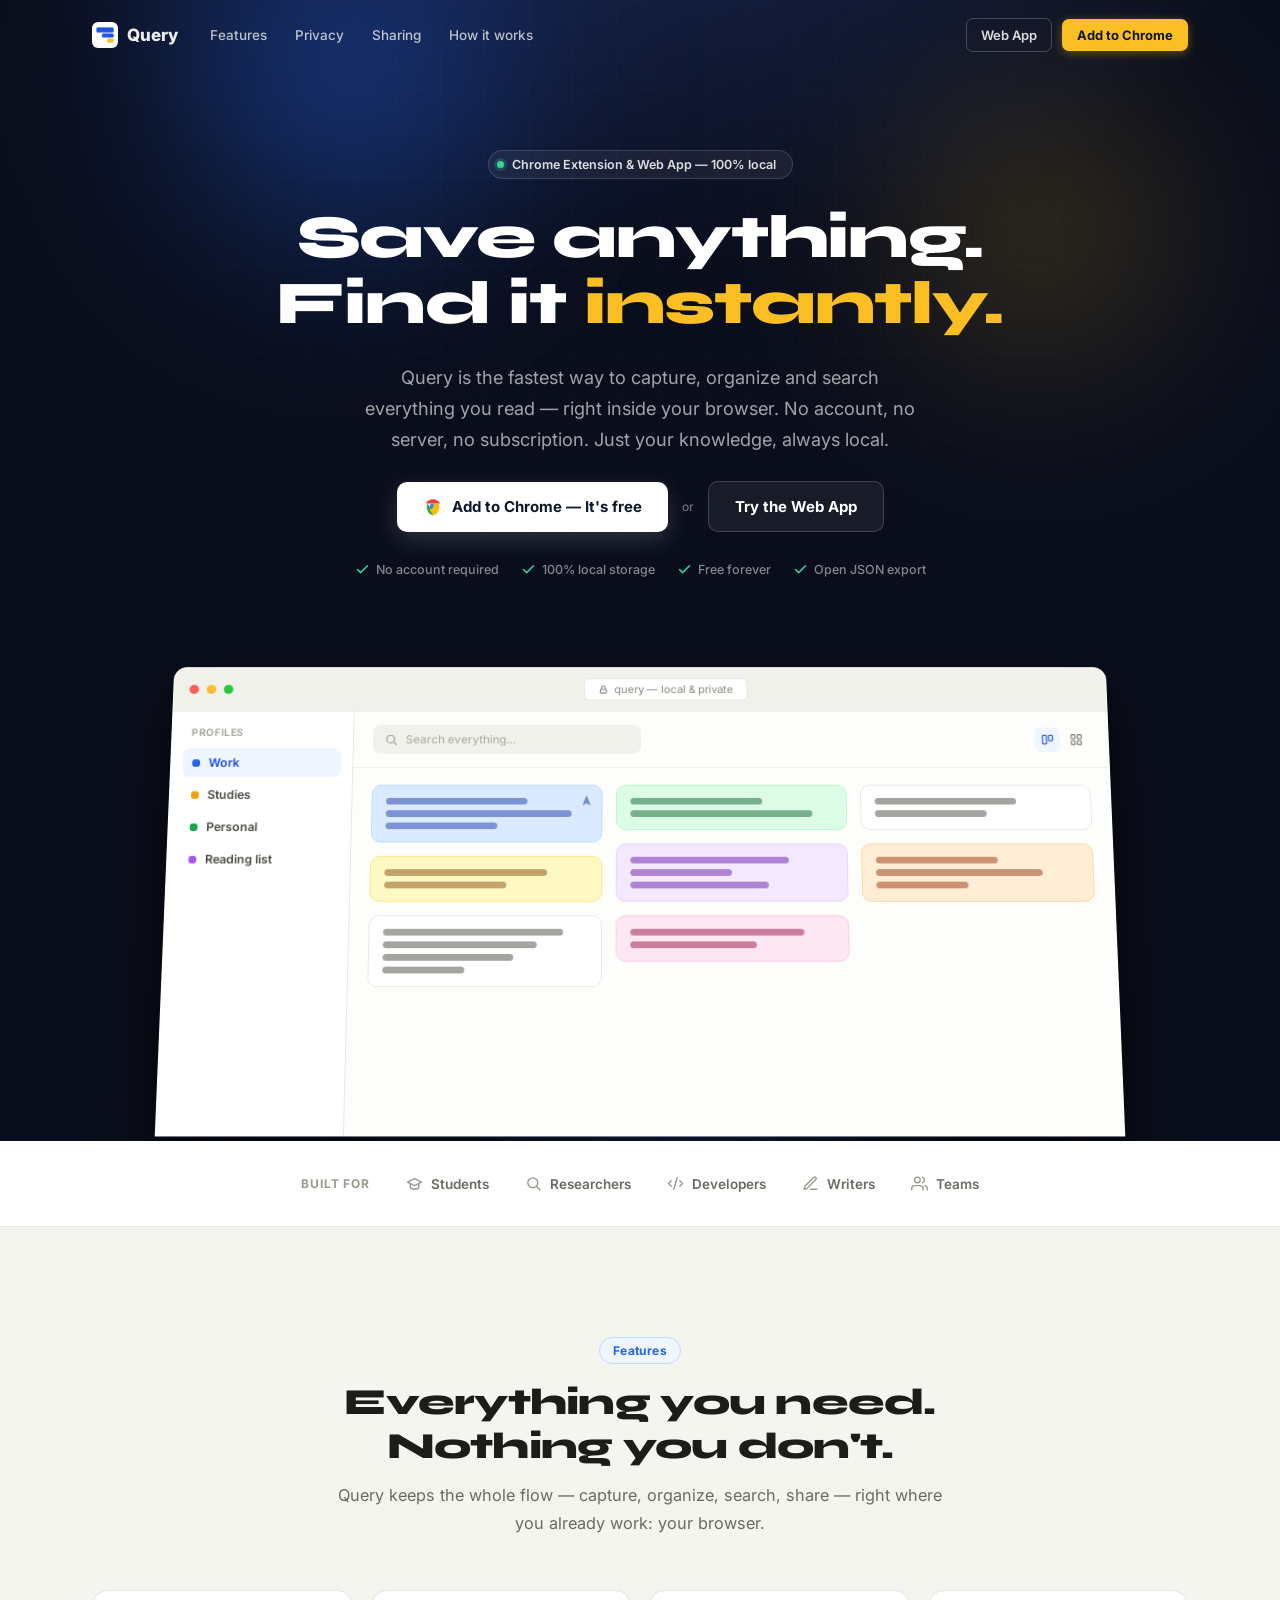
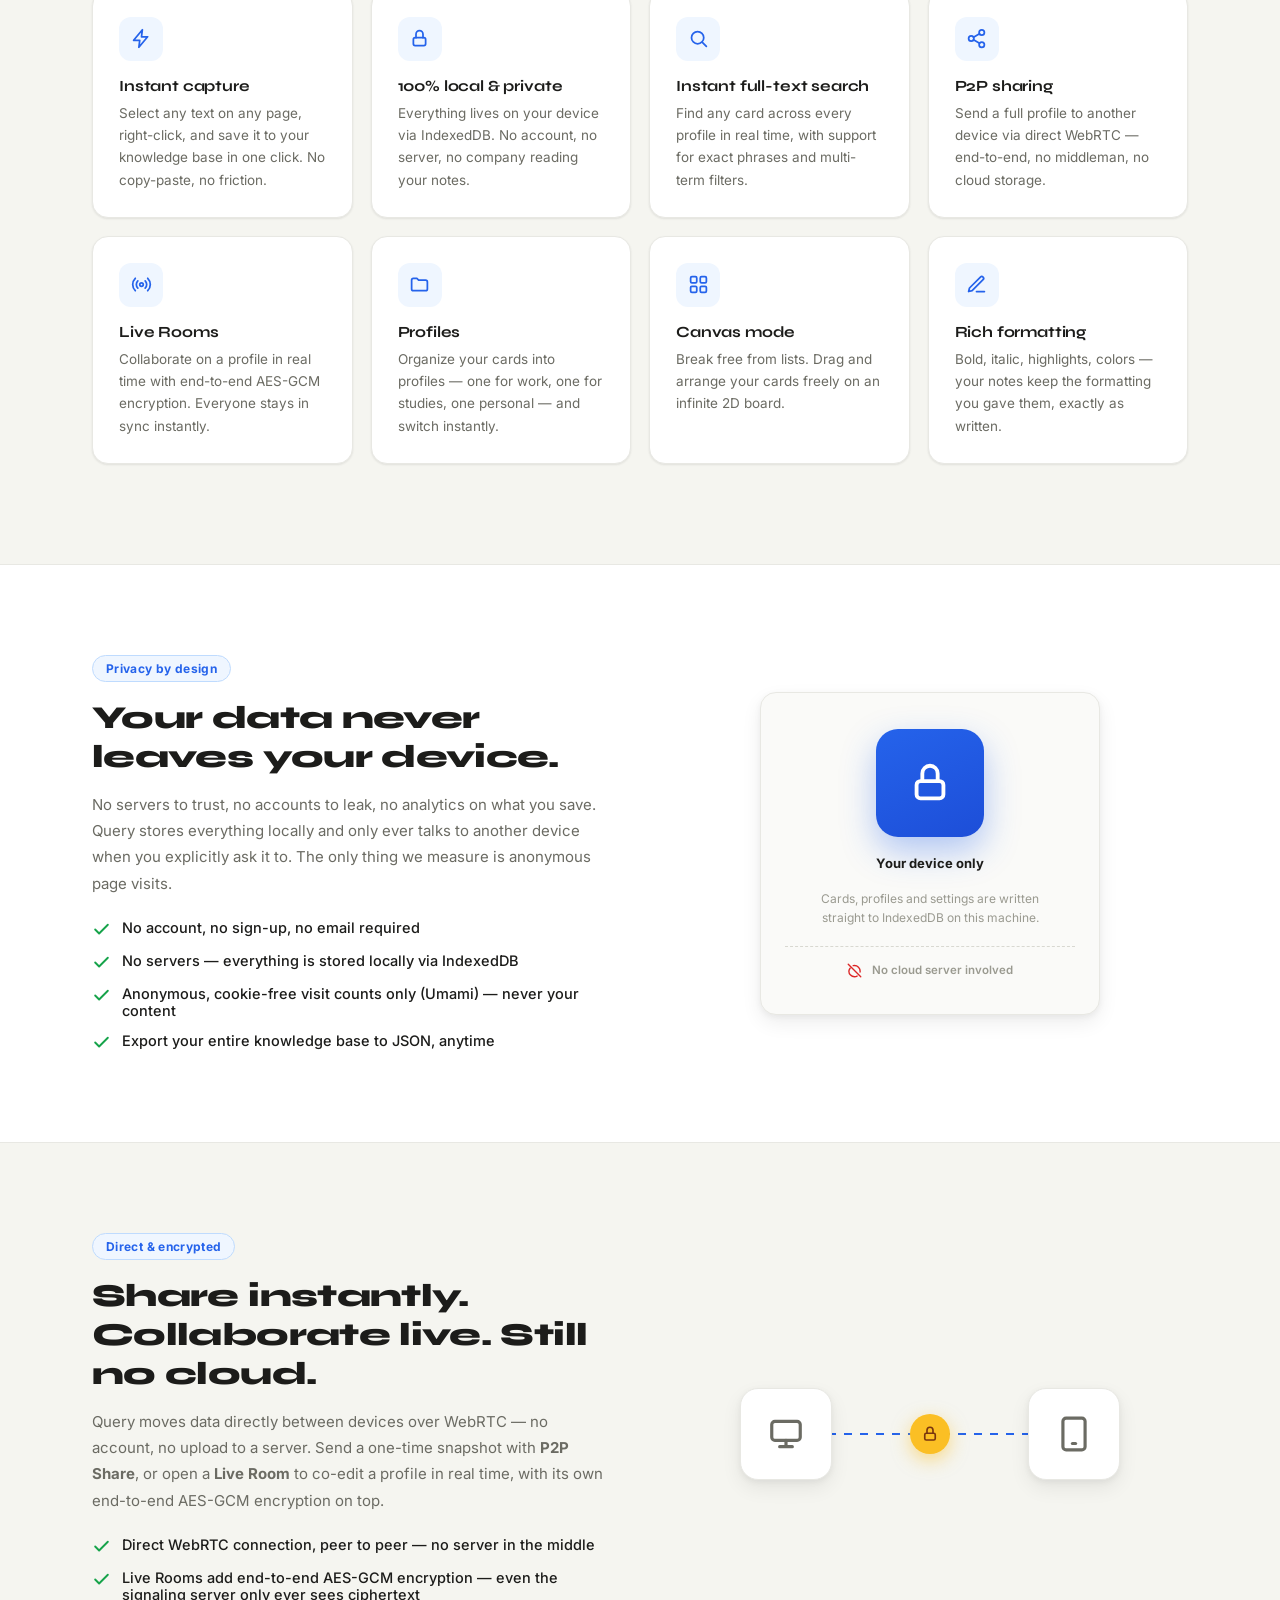
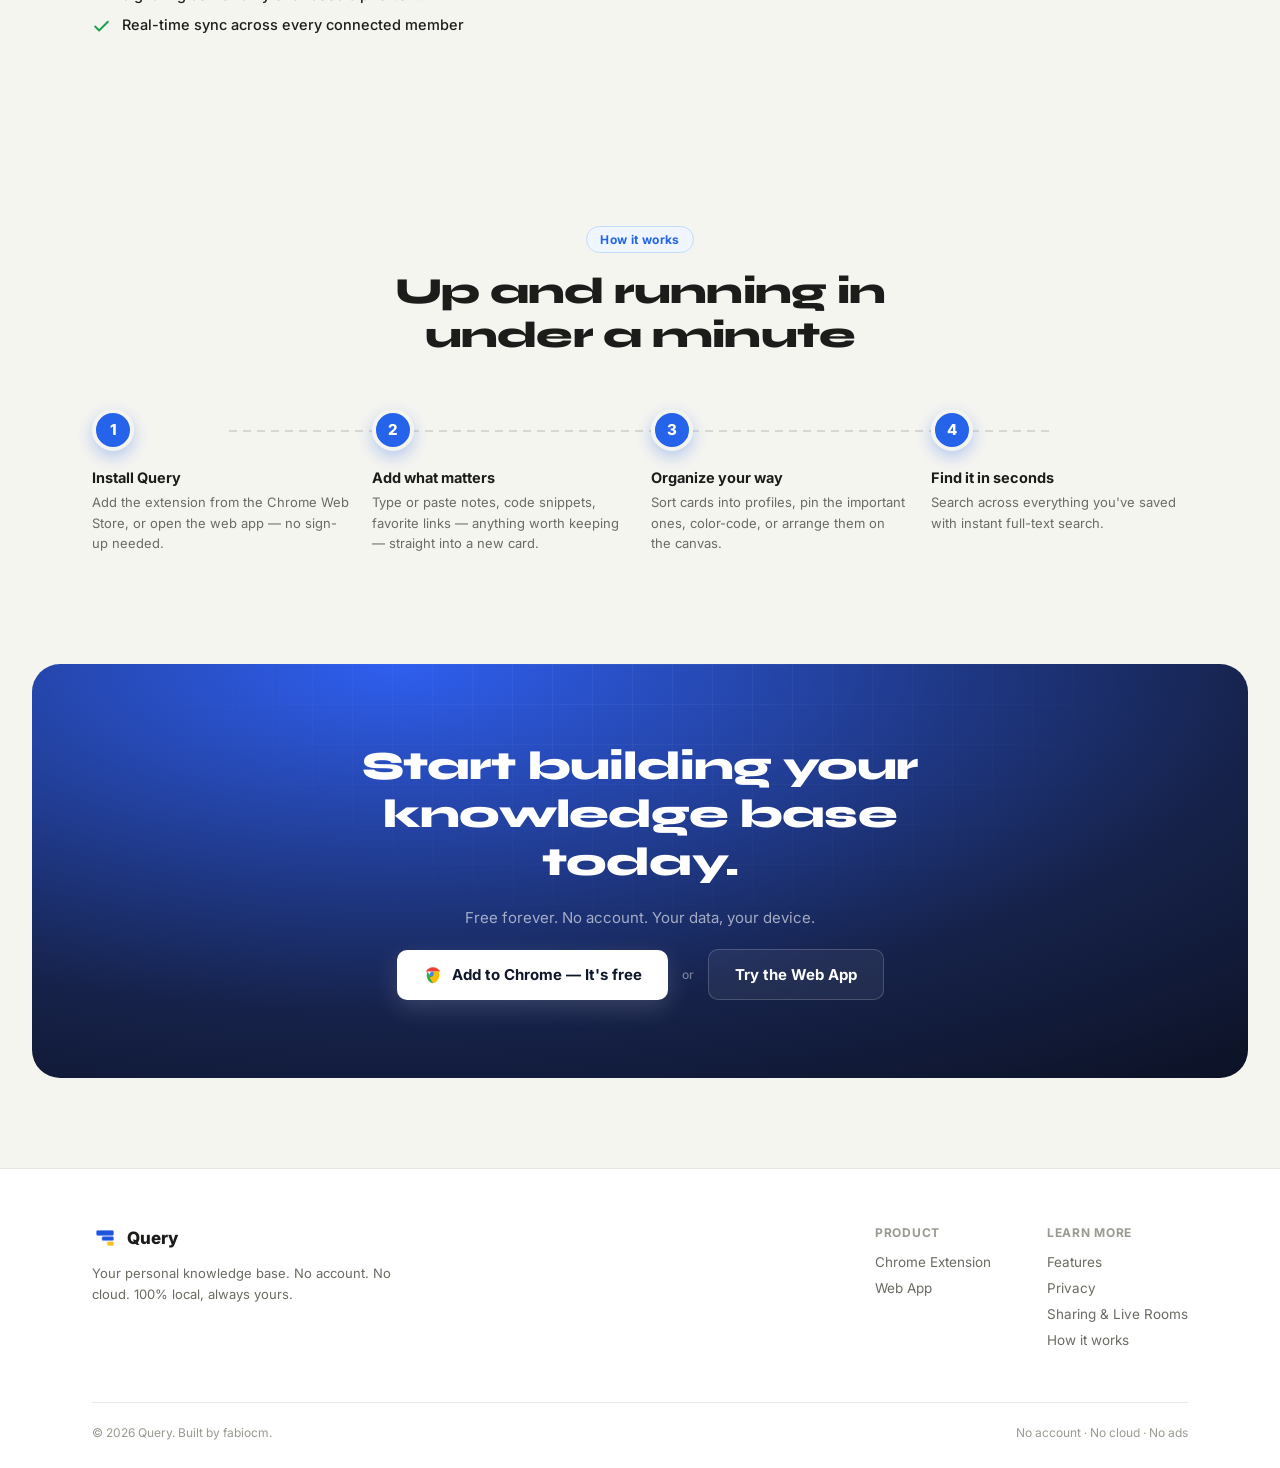
==== commit 055b6e28: "Add files via upload" ====
--- a/index.html
+++ b/index.html
@@ -663,11 +663,11 @@
       <div class="sp-text reveal">
         <span class="eyebrow">Privacy by design</span>
         <h2>Your data never leaves your device.</h2>
-        <p>No servers to trust, no accounts to leak, no analytics tracking what you save. Query stores everything locally and only ever talks to another device when you explicitly ask it to.</p>
+        <p>No servers to trust, no accounts to leak, no analytics on what you save. Query stores everything locally and only ever talks to another device when you explicitly ask it to. The only thing we measure is anonymous page visits.</p>
         <ul class="sp-list">
           <li><svg viewBox="0 0 24 24" fill="none" stroke-width="2.4" stroke-linecap="round" stroke-linejoin="round"><path d="M20 6 9 17l-5-5"/></svg> No account, no sign-up, no email required</li>
           <li><svg viewBox="0 0 24 24" fill="none" stroke-width="2.4" stroke-linecap="round" stroke-linejoin="round"><path d="M20 6 9 17l-5-5"/></svg> No servers — everything is stored locally via IndexedDB</li>
-          <li><svg viewBox="0 0 24 24" fill="none" stroke-width="2.4" stroke-linecap="round" stroke-linejoin="round"><path d="M20 6 9 17l-5-5"/></svg> No analytics, no trackers, no telemetry</li>
+          <li><svg viewBox="0 0 24 24" fill="none" stroke-width="2.4" stroke-linecap="round" stroke-linejoin="round"><path d="M20 6 9 17l-5-5"/></svg> Anonymous, cookie-free visit counts only (Umami) — never your content</li>
           <li><svg viewBox="0 0 24 24" fill="none" stroke-width="2.4" stroke-linecap="round" stroke-linejoin="round"><path d="M20 6 9 17l-5-5"/></svg> Export your entire knowledge base to JSON, anytime</li>
         </ul>
       </div>
@@ -788,7 +788,7 @@
     </div>
     <div class="footer-bottom">
       <span>© 2026 Query. Built by fabiocm.</span>
-      <span>No account · No cloud · No tracking</span>
+      <span>No account · No cloud · No ads</span>
     </div>
   </div>
 </footer>
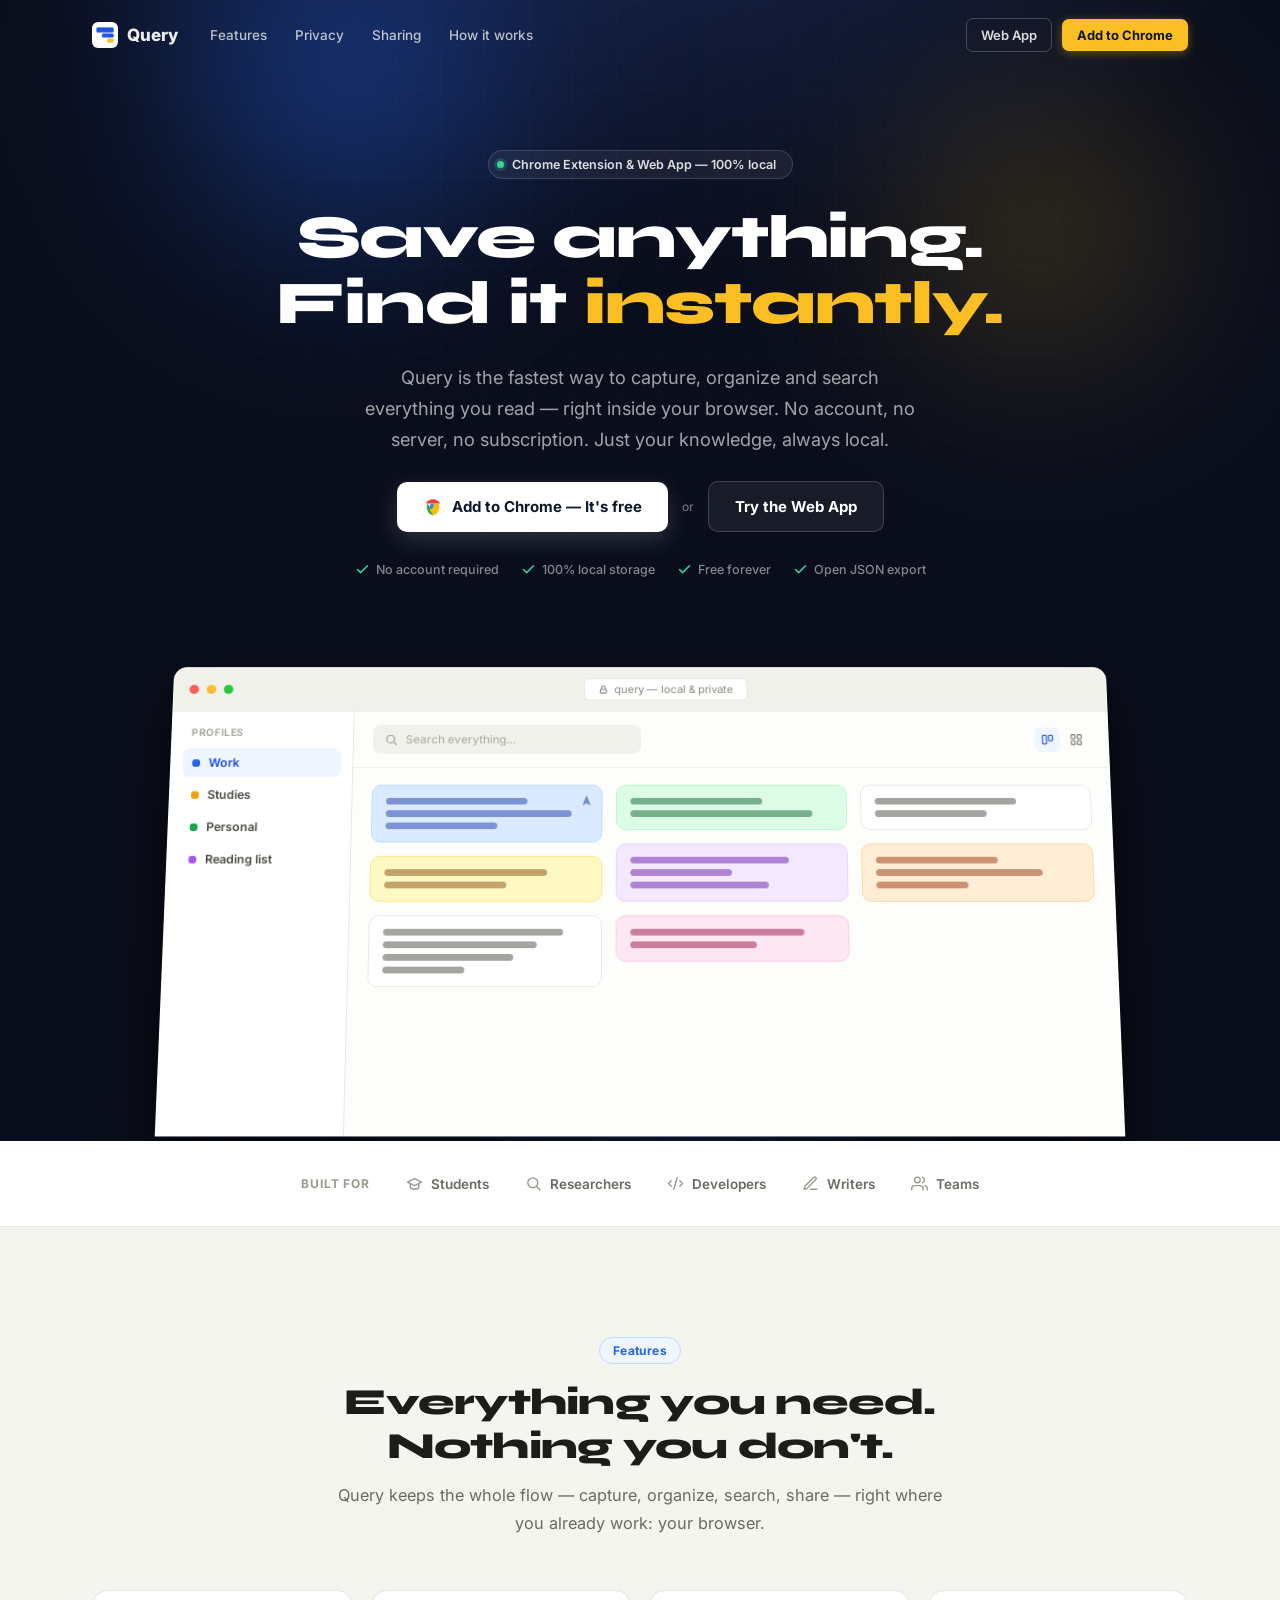
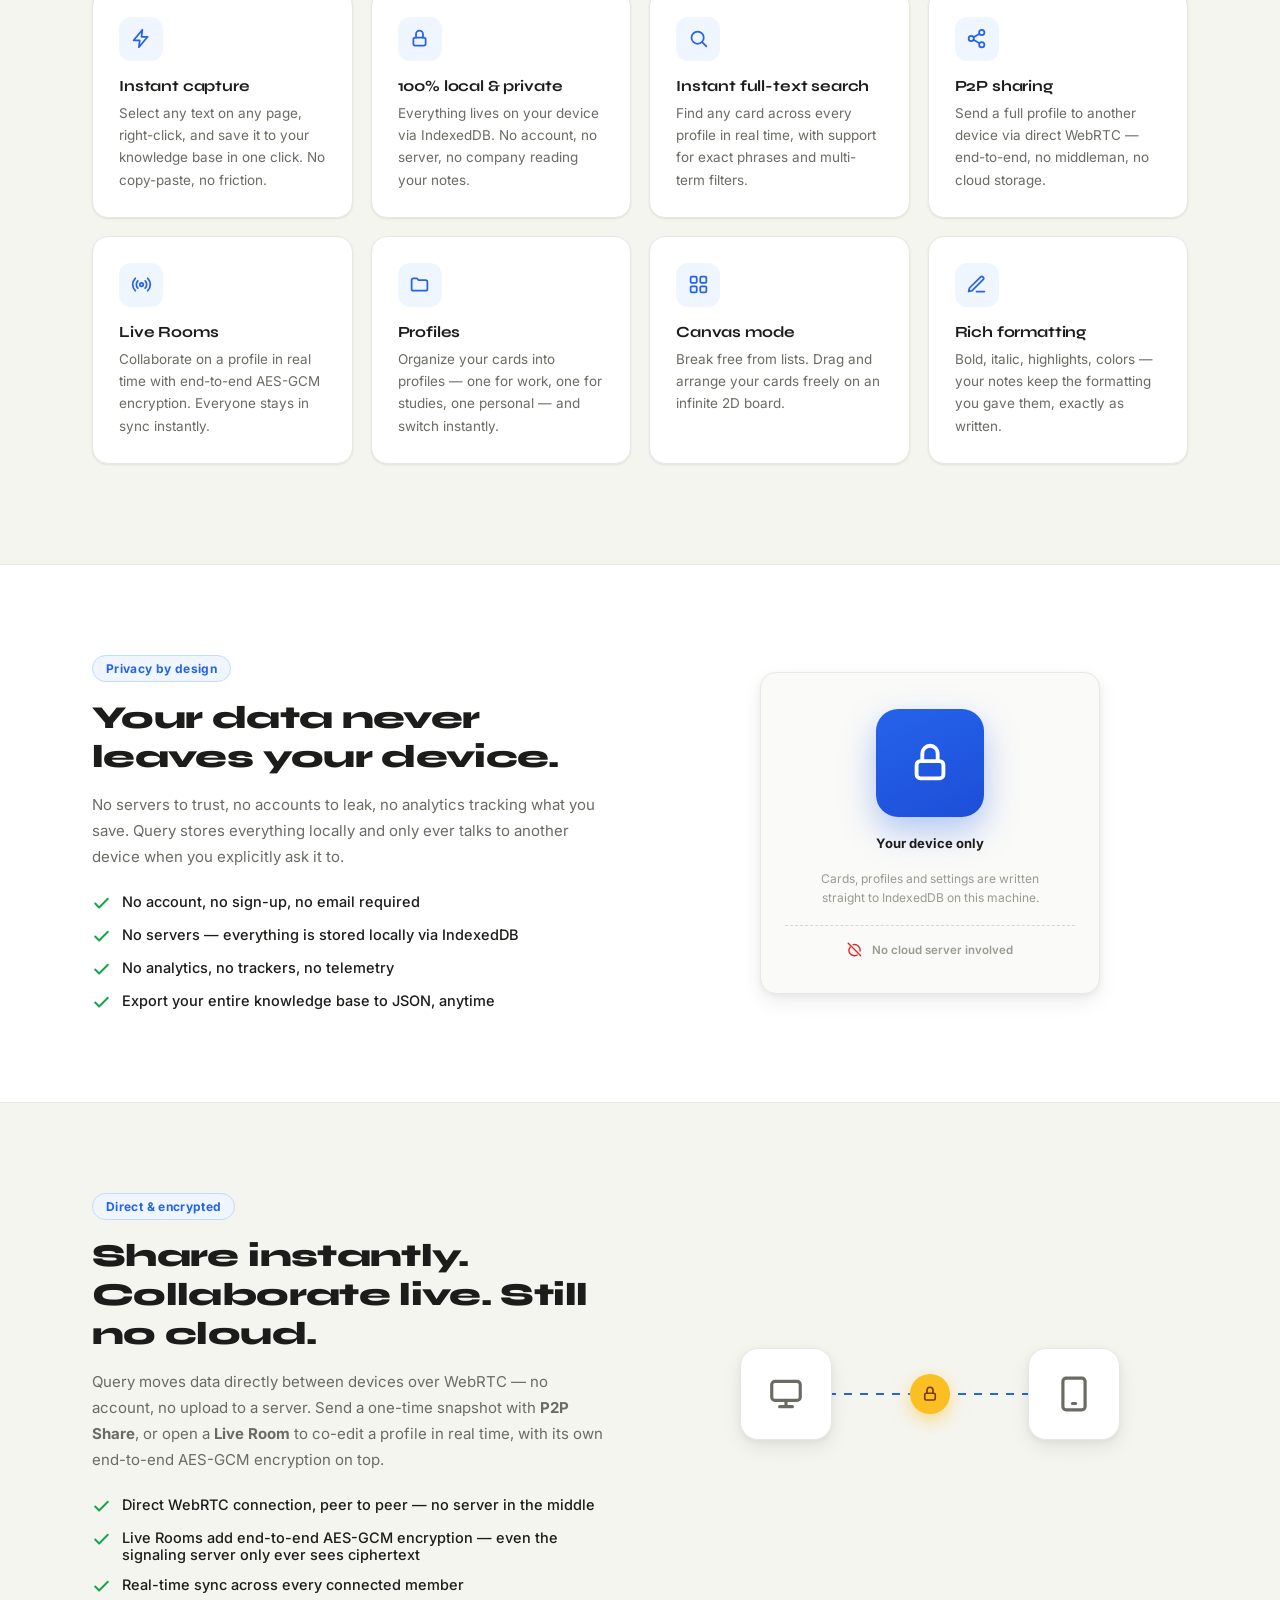
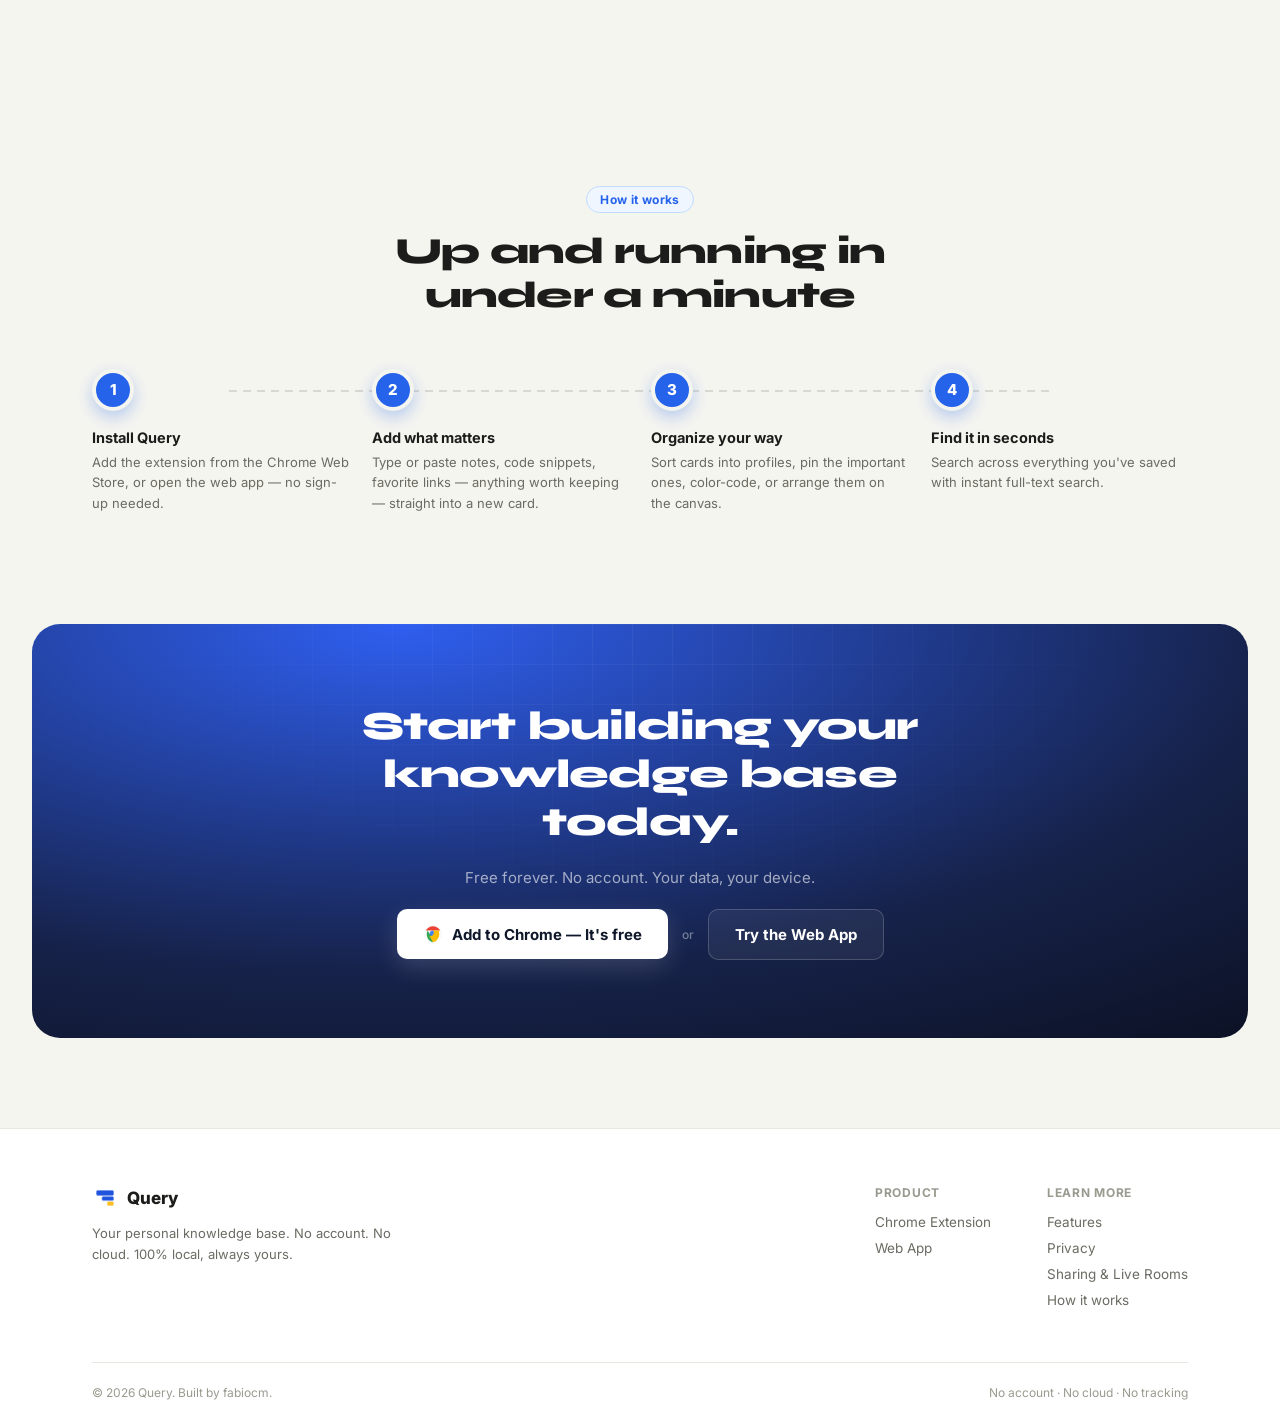
==== commit b97903a9: "Add files via upload" ====
--- a/index.html
+++ b/index.html
@@ -663,11 +663,11 @@
       <div class="sp-text reveal">
         <span class="eyebrow">Privacy by design</span>
         <h2>Your data never leaves your device.</h2>
-        <p>No servers to trust, no accounts to leak, no analytics on what you save. Query stores everything locally and only ever talks to another device when you explicitly ask it to. The only thing we measure is anonymous page visits.</p>
+        <p>No servers to trust, no accounts to leak, no analytics tracking what you save. Query stores everything locally and only ever talks to another device when you explicitly ask it to.</p>
         <ul class="sp-list">
           <li><svg viewBox="0 0 24 24" fill="none" stroke-width="2.4" stroke-linecap="round" stroke-linejoin="round"><path d="M20 6 9 17l-5-5"/></svg> No account, no sign-up, no email required</li>
           <li><svg viewBox="0 0 24 24" fill="none" stroke-width="2.4" stroke-linecap="round" stroke-linejoin="round"><path d="M20 6 9 17l-5-5"/></svg> No servers — everything is stored locally via IndexedDB</li>
-          <li><svg viewBox="0 0 24 24" fill="none" stroke-width="2.4" stroke-linecap="round" stroke-linejoin="round"><path d="M20 6 9 17l-5-5"/></svg> Anonymous, cookie-free visit counts only (Umami) — never your content</li>
+          <li><svg viewBox="0 0 24 24" fill="none" stroke-width="2.4" stroke-linecap="round" stroke-linejoin="round"><path d="M20 6 9 17l-5-5"/></svg> No analytics, no trackers, no telemetry</li>
           <li><svg viewBox="0 0 24 24" fill="none" stroke-width="2.4" stroke-linecap="round" stroke-linejoin="round"><path d="M20 6 9 17l-5-5"/></svg> Export your entire knowledge base to JSON, anytime</li>
         </ul>
       </div>
@@ -788,7 +788,7 @@
     </div>
     <div class="footer-bottom">
       <span>© 2026 Query. Built by fabiocm.</span>
-      <span>No account · No cloud · No ads</span>
+      <span>No account · No cloud · No tracking</span>
     </div>
   </div>
 </footer>
